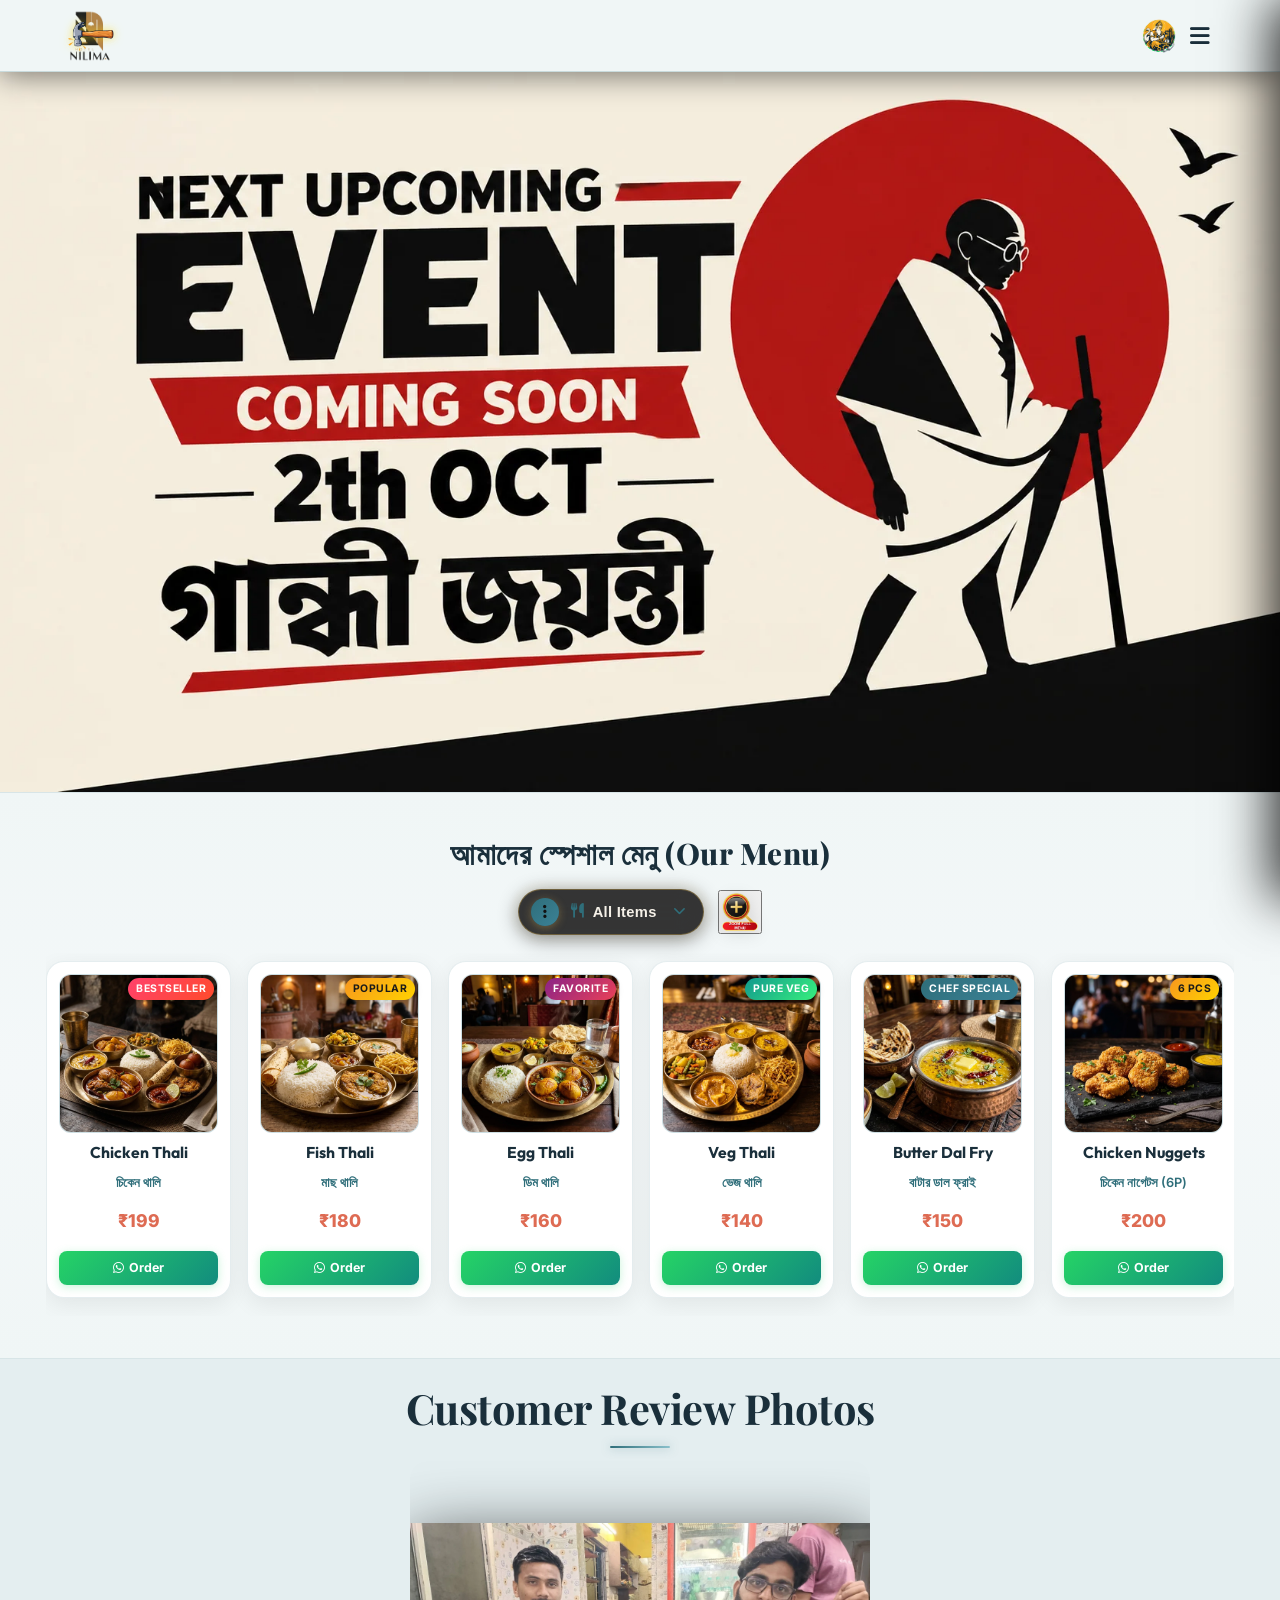
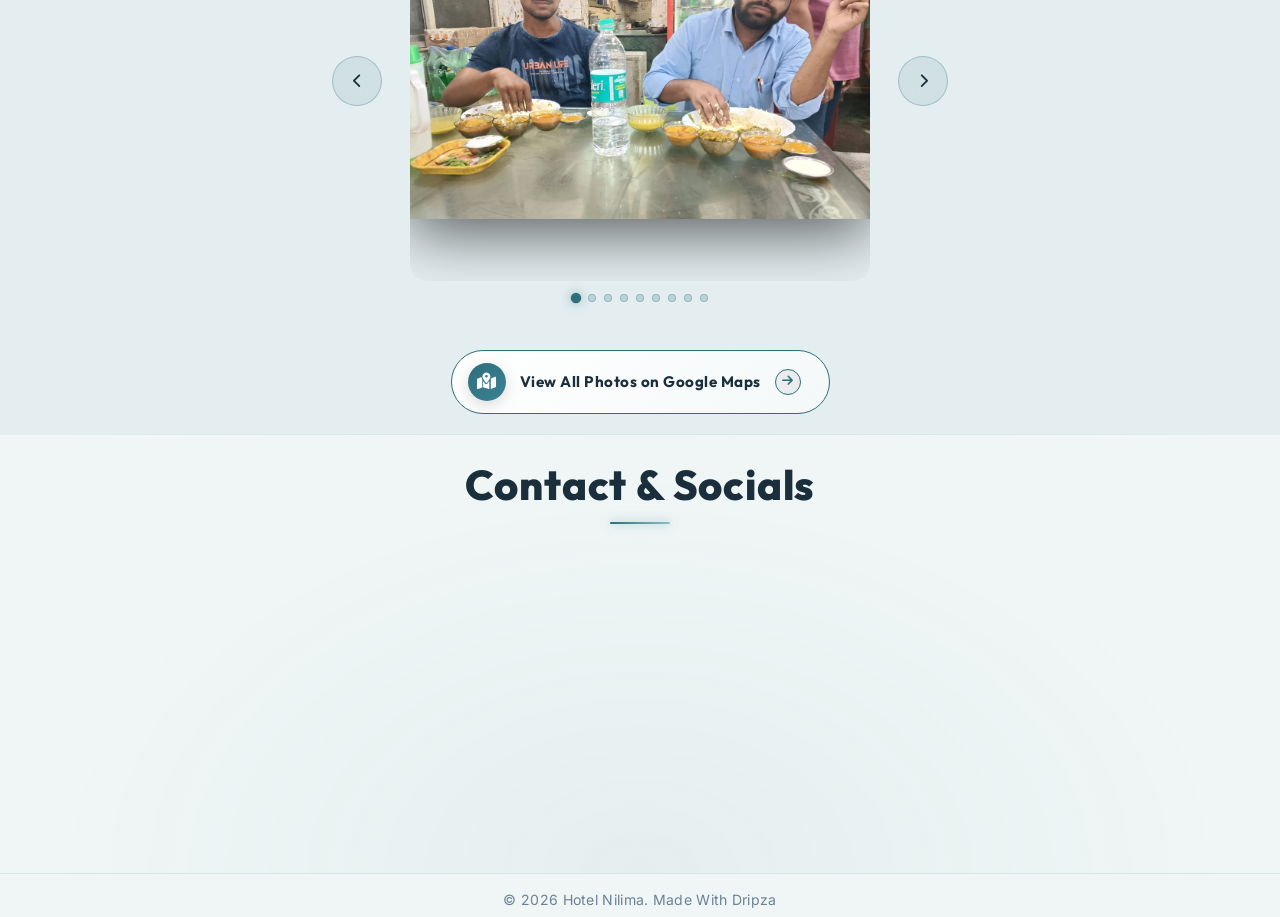
==== index.html @ 728c79ad "Add clear search button in menu popup" ====
﻿<!DOCTYPE html>
<html lang="bn">
<head>
    <meta charset="UTF-8">
    <meta name="viewport" content="width=device-width, initial-scale=1.0">
    <title>Hotel Nilima</title>
    <link rel="icon" type="image/png" href="assets/hotel_nilima_logo.webp">
    <link href="https://fonts.googleapis.com/css2?family=Playfair+Display:wght@400;600;700;800&family=Outfit:wght@300;400;600;800&family=Inter:wght@300;400;500;600&display=swap" rel="stylesheet">
    <link rel="stylesheet" href="https://cdnjs.cloudflare.com/ajax/libs/font-awesome/6.4.0/css/all.min.css">
    <link rel="stylesheet" href="styles.css?v=1.3">
</head>
<body class="no-scroll">
    <!-- Preloader Screen -->
    <div id="preloader">
        <div class="preloader-content">
            <h1 class="preloader-title">Welcome to <br><span class="highlight">Hotel Nilima</span></h1>
            <div class="preloader-loader">
                <div class="loader-bar"></div>
            </div>
        </div>
    </div>
    <!-- Navbar -->
    <nav class="navbar">
        <div class="logo-container">
            <img src="assets/hotel_nilima_logo.webp" alt="Hotel Nilima Logo" class="logo-brand-img">
            <div class="logo-text-wrapper">
                <span class="animated-football-header" title="Ganesh Chaturthi Special">
                    <img src="assets/ganesh_run_icon.webp" alt="Ganesh Run Icon" style="object-fit: contain; filter: drop-shadow(0 0 5px rgba(255, 215, 0, 0.6));">
                </span>
                <span class="logo-text">Hotel Nilima</span>
            </div>
        </div>
        <span class="rath-yatra-header-text">শুভ বিশ্বকর্মা পূজা!</span>
        <ul class="nav-links">
            <li><a href="#home">Home</a></li>
            <li><a href="#menu">Menu</a></li>
            <li><a href="#reviews">Reviews</a></li>
            <li><a href="#contact">Contact</a></li>
        </ul>
        <div class="navbar-actions">
            <!-- Rakhi Purnima Button for Poster -->
            <button class="fifa-btn" id="open-promo-modal-direct-btn" title="Show Ganesh Chaturthi Special Poster">
                <div class="fifa-container">
                    <div class="fifa-magic-ring"></div>
                    <img src="assets/ganesh_icon.webp" alt="Ganesh Special" class="fifa-svg" style="object-fit: contain;">
                </div>
            </button>
            
            <div class="hamburger">
                <i class="fas fa-bars"></i>
            </div>
        </div>
    </nav>

    <!-- Hero Section -->
    <section id="home" class="hero">
                <div class="hero-bg banner-box">
            <img src="assets/aj_restaurant_banner_1.webp" alt="AJ Restaurant & Cafe Banner" class="active">
            <img src="assets/hero_banner_1.webp" alt="Hotel Nilima Banner 1">
            <img src="assets/hero_banner_2.webp" alt="Hotel Nilima Banner 2">
            <div class="overlay"></div>
        </div>
        </div>
        <!-- Click/Hover Zones for Banner Control -->
        <div class="hero-nav-zone left-zone" title="Previous Image"></div>
        <div class="hero-nav-zone right-zone" title="Next Image"></div>
    </section>

                <!-- Digital Restaurant Menu Section -->
    <section id="menu" class="main-menu-section">
        <div class="menu-header-wrapper">
            <div class="menu-eyebrow-container">
                <span class="menu-eyebrow">আমাদের স্পেশাল মেনু (Our Menu)</span>
            </div>
        </div>

        <!-- Menu Category Filter Tabs -->
                <!-- Menu Category Filter Dropdown (Three-Dot Filter Menu) -->
        <!-- Menu Filter and Zoom Controls Row -->
        <div class="menu-filter-controls-row">
            <div class="menu-filter-dropdown-wrapper" id="main-menu-filter-dropdown-wrapper">
            <button type="button" class="menu-filter-dots-btn" id="main-menu-filter-dots-btn" aria-expanded="false" aria-haspopup="true" title="Filter Menu">
                <span class="three-dots-icon-box">
                    <i class="fas fa-ellipsis-v"></i>
                </span>
                <span class="current-filter-label" id="main-current-filter-label">
                    <i class="fas fa-utensils"></i>
                    <span>All Items</span>
                </span>
                <i class="fas fa-chevron-down filter-dropdown-arrow"></i>
            </button>

            <!-- Dropdown List of Category Filter Options -->
            <div class="menu-filter-dropdown-menu" id="main-menu-filter-dropdown-menu">
                <div class="menu-filter-dropdown-header">
                    <span><i class="fas fa-filter"></i> Filter Category</span>
                </div>
                <div class="menu-filter-dropdown-list">
                    <button type="button" class="menu-tab-btn active" data-category="all">
                        <span class="tab-btn-content">
                            <i class="fas fa-utensils tab-icon"></i>
                            <span class="tab-title">All Items</span>
                        </span>
                        <i class="fas fa-check active-indicator-icon"></i>
                    </button>
                    <button type="button" class="menu-tab-btn" data-category="thali">
                        <span class="tab-btn-content">
                            <i class="fas fa-bowl-rice tab-icon"></i>
                            <span class="tab-title">Bengali Thali</span>
                        </span>
                        <i class="fas fa-check active-indicator-icon"></i>
                    </button>
                    <button type="button" class="menu-tab-btn" data-category="snacks">
                        <span class="tab-btn-content">
                            <i class="fas fa-burger tab-icon"></i>
                            <span class="tab-title">Breakfast & Snacks</span>
                        </span>
                        <i class="fas fa-check active-indicator-icon"></i>
                    </button>
                    <button type="button" class="menu-tab-btn" data-category="beverages">
                        <span class="tab-btn-content">
                            <i class="fas fa-mug-hot tab-icon"></i>
                            <span class="tab-title">Tea & Coffee</span>
                        </span>
                        <i class="fas fa-check active-indicator-icon"></i>
                    </button>
                    <button type="button" class="menu-tab-btn" data-category="extras">
                        <span class="tab-btn-content">
                            <i class="fas fa-plate-wheat tab-icon"></i>
                            <span class="tab-title">Sides & Extras</span>
                        </span>
                        <i class="fas fa-check active-indicator-icon"></i>
                    </button>
                </div>
            </div>
        </div>

            <!-- Zoom Full Menu Button on Right Side of Filter -->
            <button type="button" class="menu-zoom-img-btn" id="open-full-menu-modal-btn" title="Open Complete Menu Card (সম্পূর্ণ মেনু)">
                    <img src="assets/zoom_full_menu_icon.webp" alt="Zoom Full Menu" class="zoom-full-menu-img">
                </button>
        </div>
        

        <!-- Menu Cards Horizontal Side-Scroll Wrapper -->
        <div class="main-menu-scroll-wrapper">
            <div class="main-menu-scroll-track" id="main-restaurant-menu-scroll">
                
                <!-- 1. Chicken Thali -->
                <div class="food-menu-card" data-category="thali">
                    <div class="food-card-badge bestseller">Bestseller</div>
                    <div class="food-card-img-box">
                        <img src="assets/menu_chicken_thali.webp" alt="Chicken Thali" loading="lazy">
                    </div>
                    <div class="food-card-body">
                        <h3 class="food-title">Chicken Thali</h3>
                        <span class="bengali-title">চিকেন থালি</span>
                        <span class="food-price">₹199</span>
                        <a href="https://wa.me/917407466562?text=Hi%20Hotel%20Nilima,%20I%20want%20to%20order%20Chicken%20Thali%20(₹199)" target="_blank" class="food-order-btn">
                            <i class="fab fa-whatsapp"></i> Order
                        </a>
                    </div>
                </div>

                <!-- 2. Fish Thali -->
                <div class="food-menu-card" data-category="thali">
                    <div class="food-card-badge popular">Popular</div>
                    <div class="food-card-img-box">
                        <img src="assets/menu_fish_thali.webp" alt="Fish Thali" loading="lazy">
                    </div>
                    <div class="food-card-body">
                        <h3 class="food-title">Fish Thali</h3>
                        <span class="bengali-title">মাছ থালি</span>
                        <span class="food-price">₹180</span>
                        <a href="https://wa.me/917407466562?text=Hi%20Hotel%20Nilima,%20I%20want%20to%20order%20Fish%20Thali%20(₹180)" target="_blank" class="food-order-btn">
                            <i class="fab fa-whatsapp"></i> Order
                        </a>
                    </div>
                </div>

                <!-- 3. Egg Thali -->
                <div class="food-menu-card" data-category="thali">
                    <div class="food-card-badge special">Favorite</div>
                    <div class="food-card-img-box">
                        <img src="assets/menu_egg_thali.webp" alt="Egg Thali" loading="lazy">
                    </div>
                    <div class="food-card-body">
                        <h3 class="food-title">Egg Thali</h3>
                        <span class="bengali-title">ডিম থালি</span>
                        <span class="food-price">₹160</span>
                        <a href="https://wa.me/917407466562?text=Hi%20Hotel%20Nilima,%20I%20want%20to%20order%20Egg%20Thali%20(₹160)" target="_blank" class="food-order-btn">
                            <i class="fab fa-whatsapp"></i> Order
                        </a>
                    </div>
                </div>

                <!-- 4. Veg Thali -->
                <div class="food-menu-card" data-category="thali">
                    <div class="food-card-badge pure-veg">Pure Veg</div>
                    <div class="food-card-img-box">
                        <img src="assets/menu_veg_thali.webp" alt="Veg Thali" loading="lazy">
                    </div>
                    <div class="food-card-body">
                        <h3 class="food-title">Veg Thali</h3>
                        <span class="bengali-title">ভেজ থালি</span>
                        <span class="food-price">₹140</span>
                        <a href="https://wa.me/917407466562?text=Hi%20Hotel%20Nilima,%20I%20want%20to%20order%20Veg%20Thali%20(₹140)" target="_blank" class="food-order-btn">
                            <i class="fab fa-whatsapp"></i> Order
                        </a>
                    </div>
                </div>

                <!-- 5. Butter Dal Fry -->
                <div class="food-menu-card" data-category="extras">
                    <div class="food-card-badge chef">Chef Special</div>
                    <div class="food-card-img-box">
                        <img src="assets/menu_butter_dal_fry.webp" alt="Butter Dal Fry" loading="lazy">
                    </div>
                    <div class="food-card-body">
                        <h3 class="food-title">Butter Dal Fry</h3>
                        <span class="bengali-title">বাটার ডাল ফ্রাই</span>
                        <span class="food-price">₹150</span>
                        <a href="https://wa.me/917407466562?text=Hi%20Hotel%20Nilima,%20I%20want%20to%20order%20Butter%20Dal%20Fry%20(₹150)" target="_blank" class="food-order-btn">
                            <i class="fab fa-whatsapp"></i> Order
                        </a>
                    </div>
                </div>

                <!-- 6. Chicken Nuggets -->
                <div class="food-menu-card" data-category="snacks">
                    <div class="food-card-badge popular">6 Pcs</div>
                    <div class="food-card-img-box">
                        <img src="assets/menu_chicken_nuggets.webp" alt="Chicken Nuggets" loading="lazy">
                    </div>
                    <div class="food-card-body">
                        <h3 class="food-title">Chicken Nuggets</h3>
                        <span class="bengali-title">চিকেন নাগেটস (6P)</span>
                        <span class="food-price">₹200</span>
                        <a href="https://wa.me/917407466562?text=Hi%20Hotel%20Nilima,%20I%20want%20to%20order%20Chicken%20Nuggets%20(₹200)" target="_blank" class="food-order-btn">
                            <i class="fab fa-whatsapp"></i> Order
                        </a>
                    </div>
                </div>

                <!-- 7. Aloo Tikki -->
                <div class="food-menu-card" data-category="snacks">
                    <div class="food-card-badge pure-veg">Big Size</div>
                    <div class="food-card-img-box">
                        <img src="assets/menu_aloo_tikki.webp" alt="Aloo Tikki Big Size" loading="lazy">
                    </div>
                    <div class="food-card-body">
                        <h3 class="food-title">Aloo Tikki 6P</h3>
                        <span class="bengali-title">আলু টিক্কি (6P)</span>
                        <span class="food-price">₹180</span>
                        <a href="https://wa.me/917407466562?text=Hi%20Hotel%20Nilima,%20I%20want%20to%20order%20Aloo%20Tikki%20(₹180)" target="_blank" class="food-order-btn">
                            <i class="fab fa-whatsapp"></i> Order
                        </a>
                    </div>
                </div>

                <!-- 8. Egg Maggie -->
                <div class="food-menu-card" data-category="snacks">
                    <div class="food-card-badge popular">Hot</div>
                    <div class="food-card-img-box">
                        <img src="assets/menu_egg_maggie.webp" alt="Egg Maggie" loading="lazy">
                    </div>
                    <div class="food-card-body">
                        <h3 class="food-title">Egg Maggie</h3>
                        <span class="bengali-title">এগ ম্যাগি</span>
                        <span class="food-price">₹80</span>
                        <a href="https://wa.me/917407466562?text=Hi%20Hotel%20Nilima,%20I%20want%20to%20order%20Egg%20Maggie%20(₹80)" target="_blank" class="food-order-btn">
                            <i class="fab fa-whatsapp"></i> Order
                        </a>
                    </div>
                </div>

                <!-- 9. Veg Maggie -->
                <div class="food-menu-card" data-category="snacks">
                    <div class="food-card-badge pure-veg">Veg</div>
                    <div class="food-card-img-box">
                        <img src="assets/menu_egg_maggie.webp" alt="Veg Maggie" loading="lazy">
                    </div>
                    <div class="food-card-body">
                        <h3 class="food-title">Veg Maggie</h3>
                        <span class="bengali-title">ভেজ ম্যাগি</span>
                        <span class="food-price">₹60</span>
                        <a href="https://wa.me/917407466562?text=Hi%20Hotel%20Nilima,%20I%20want%20to%20order%20Veg%20Maggie%20(₹60)" target="_blank" class="food-order-btn">
                            <i class="fab fa-whatsapp"></i> Order
                        </a>
                    </div>
                </div>

                <!-- 10. Bread Omelette -->
                <div class="food-menu-card" data-category="snacks">
                    <div class="food-card-badge special">Breakfast</div>
                    <div class="food-card-img-box">
                        <img src="assets/menu6.webp" alt="Bread Omelette Jam Butter" loading="lazy">
                    </div>
                    <div class="food-card-body">
                        <h3 class="food-title">Bread Omelette</h3>
                        <span class="bengali-title">ব্রেড ওমলেট / জ্যাম</span>
                        <span class="food-price">₹60</span>
                        <a href="https://wa.me/917407466562?text=Hi%20Hotel%20Nilima,%20I%20want%20to%20order%20Bread%20Omelette%20(₹60)" target="_blank" class="food-order-btn">
                            <i class="fab fa-whatsapp"></i> Order
                        </a>
                    </div>
                </div>

                <!-- 11. Chai & Coffee -->
                <div class="food-menu-card" data-category="beverages">
                    <div class="food-card-badge special">Hot</div>
                    <div class="food-card-img-box">
                        <img src="assets/menu_tea_coffee.webp" alt="Coffee" loading="lazy">
                    </div>
                    <div class="food-card-body">
                        <h3 class="food-title">Milk / Black Coffee</h3>
                        <span class="bengali-title">কফি (Min 2 Cup)</span>
                        <span class="food-price">₹50</span>
                        <a href="https://wa.me/917407466562?text=Hi%20Hotel%20Nilima,%20I%20want%20to%20order%20Coffee" target="_blank" class="food-order-btn">
                            <i class="fab fa-whatsapp"></i> Order
                        </a>
                    </div>
                </div>

                <!-- 12. Milk / Black Tea -->
                <div class="food-menu-card" data-category="beverages">
                    <div class="food-card-badge bestseller">Chai</div>
                    <div class="food-card-img-box">
                        <img src="assets/menu_tea_coffee.webp" alt="Tea" loading="lazy">
                    </div>
                    <div class="food-card-body">
                        <h3 class="food-title">Black / Milk Tea</h3>
                        <span class="bengali-title">চা (Min 2 Cup)</span>
                        <span class="food-price">₹25</span>
                        <a href="https://wa.me/917407466562?text=Hi%20Hotel%20Nilima,%20I%20want%20to%20order%20Tea" target="_blank" class="food-order-btn">
                            <i class="fab fa-whatsapp"></i> Order
                        </a>
                    </div>
                </div>

                <!-- 13. Green Tea -->
                <div class="food-menu-card" data-category="beverages">
                    <div class="food-card-badge pure-veg">Healthy</div>
                    <div class="food-card-img-box">
                        <img src="assets/menu_tea_coffee.webp" alt="Green Tea" loading="lazy">
                    </div>
                    <div class="food-card-body">
                        <h3 class="food-title">Green Tea</h3>
                        <span class="bengali-title">গ্রিন টি (Min 2 Cup)</span>
                        <span class="food-price">₹40</span>
                        <a href="https://wa.me/917407466562?text=Hi%20Hotel%20Nilima,%20I%20want%20to%20order%20Green%20Tea" target="_blank" class="food-order-btn">
                            <i class="fab fa-whatsapp"></i> Order
                        </a>
                    </div>
                </div>

                <!-- 14. Extra Chicken 4P -->
                <div class="food-menu-card" data-category="extras">
                    <div class="food-card-badge popular">4 Pcs</div>
                    <div class="food-card-img-box">
                        <img src="assets/menu_chicken_thali.webp" alt="Extra Chicken" loading="lazy">
                    </div>
                    <div class="food-card-body">
                        <h3 class="food-title">Extra Chicken (4P)</h3>
                        <span class="bengali-title">চিকেন কারি (4P)</span>
                        <span class="food-price">₹180</span>
                        <a href="https://wa.me/917407466562?text=Hi%20Hotel%20Nilima,%20I%20want%20to%20order%20Extra%20Chicken%204P%20(₹180)" target="_blank" class="food-order-btn">
                            <i class="fab fa-whatsapp"></i> Order
                        </a>
                    </div>
                </div>

                <!-- 15. Extra Mutton 1P -->
                <div class="food-menu-card" data-category="extras">
                    <div class="food-card-badge special">Special</div>
                    <div class="food-card-img-box">
                        <img src="assets/menu3.webp" alt="Extra Mutton" loading="lazy">
                    </div>
                    <div class="food-card-body">
                        <h3 class="food-title">Extra Mutton (1P)</h3>
                        <span class="bengali-title">মটন (স্পেশাল অর্ডার)</span>
                        <span class="food-price">₹80</span>
                        <a href="https://wa.me/917407466562?text=Hi%20Hotel%20Nilima,%20I%20want%20to%20order%20Extra%20Mutton%20(₹80)" target="_blank" class="food-order-btn">
                            <i class="fab fa-whatsapp"></i> Order
                        </a>
                    </div>
                </div>

                <!-- 16. Extra Fish 1P -->
                <div class="food-menu-card" data-category="extras">
                    <div class="food-card-badge popular">1 Pc</div>
                    <div class="food-card-img-box">
                        <img src="assets/menu_fish_thali.webp" alt="Extra Fish" loading="lazy">
                    </div>
                    <div class="food-card-body">
                        <h3 class="food-title">Extra Fish (1P)</h3>
                        <span class="bengali-title">মাছ ১ পিস</span>
                        <span class="food-price">₹80</span>
                        <a href="https://wa.me/917407466562?text=Hi%20Hotel%20Nilima,%20I%20want%20to%20order%20Extra%20Fish%20(₹80)" target="_blank" class="food-order-btn">
                            <i class="fab fa-whatsapp"></i> Order
                        </a>
                    </div>
                </div>

                <!-- 17. Green Salad -->
                <div class="food-menu-card" data-category="extras">
                    <div class="food-card-badge pure-veg">Fresh</div>
                    <div class="food-card-img-box">
                        <img src="assets/menu_veg_thali.webp" alt="Green Salad" loading="lazy">
                    </div>
                    <div class="food-card-body">
                        <h3 class="food-title">Green Salad</h3>
                        <span class="bengali-title">গ্রিন স্যালাড</span>
                        <span class="food-price">₹100</span>
                        <a href="https://wa.me/917407466562?text=Hi%20Hotel%20Nilima,%20I%20want%20to%20order%20Green%20Salad%20(₹100)" target="_blank" class="food-order-btn">
                            <i class="fab fa-whatsapp"></i> Order
                        </a>
                    </div>
                </div>

                <!-- 18. Extra Egg (2P) -->
                <div class="food-menu-card" data-category="extras">
                    <div class="food-card-badge special">2 Pcs</div>
                    <div class="food-card-img-box">
                        <img src="assets/menu_egg_thali.webp" alt="Extra Egg 2P" loading="lazy">
                    </div>
                    <div class="food-card-body">
                        <h3 class="food-title">Extra Egg (2P)</h3>
                        <span class="bengali-title">ডিম (২ পিস)</span>
                        <span class="food-price">₹50</span>
                        <a href="https://wa.me/917407466562?text=Hi%20Hotel%20Nilima,%20I%20want%20to%20order%20Extra%20Egg%202P%20(₹50)" target="_blank" class="food-order-btn">
                            <i class="fab fa-whatsapp"></i> Order
                        </a>
                    </div>
                </div>

                <!-- 19. Extra Rice -->
                <div class="food-menu-card" data-category="extras">
                    <div class="food-card-badge popular">1 Plate</div>
                    <div class="food-card-img-box">
                        <img src="assets/menu_veg_thali.webp" alt="Extra Rice" loading="lazy">
                    </div>
                    <div class="food-card-body">
                        <h3 class="food-title">Extra Rice</h3>
                        <span class="bengali-title">এক্সট্রা ভাত</span>
                        <span class="food-price">₹50</span>
                        <a href="https://wa.me/917407466562?text=Hi%20Hotel%20Nilima,%20I%20want%20to%20order%20Extra%20Rice%20(₹50)" target="_blank" class="food-order-btn">
                            <i class="fab fa-whatsapp"></i> Order
                        </a>
                    </div>
                </div>

                <!-- 20. Extra Misti / Papad / Roti -->
                <div class="food-menu-card" data-category="extras">
                    <div class="food-card-badge pure-veg">Per Pc</div>
                    <div class="food-card-img-box">
                        <img src="assets/menu2.webp" alt="Extra Misti Papad Roti" loading="lazy">
                    </div>
                    <div class="food-card-body">
                        <h3 class="food-title">Extra Misti / Papad / Roti</h3>
                        <span class="bengali-title">মিষ্টি / পাঁপড় / রুটি</span>
                        <span class="food-price">₹10</span>
                        <a href="https://wa.me/917407466562?text=Hi%20Hotel%20Nilima,%20I%20want%20to%20order%20Extra%20Misti%20Papad%20Roti%20(₹10)" target="_blank" class="food-order-btn">
                            <i class="fab fa-whatsapp"></i> Order
                        </a>
                    </div>
                </div>

                <!-- 21. Extra Sabji / Dal / Vaji -->
                <div class="food-menu-card" data-category="extras">
                    <div class="food-card-badge pure-veg">Side Bowl</div>
                    <div class="food-card-img-box">
                        <img src="assets/menu_butter_dal_fry.webp" alt="Extra Sabji Dal Vaji" loading="lazy">
                    </div>
                    <div class="food-card-body">
                        <h3 class="food-title">Extra Sabji / Dal / Vaji</h3>
                        <span class="bengali-title">সবজি / ডাল / ভাজি</span>
                        <span class="food-price">₹30</span>
                        <a href="https://wa.me/917407466562?text=Hi%20Hotel%20Nilima,%20I%20want%20to%20order%20Extra%20Sabji%20Dal%20Vaji%20(₹30)" target="_blank" class="food-order-btn">
                            <i class="fab fa-whatsapp"></i> Order
                        </a>
                    </div>
                </div>

                <!-- 18. Water Bottle -->
                <div class="food-menu-card" data-category="beverages">
                    <div class="food-card-badge pure-veg">Mineral</div>
                    <div class="food-card-img-box">
                        <img src="assets/menu5.webp" alt="Water Bottle" loading="lazy">
                    </div>
                    <div class="food-card-body">
                        <h3 class="food-title">Water Bottle</h3>
                        <span class="bengali-title">জল 1L / 2L</span>
                        <span class="food-price">₹20 / ₹30</span>
                        <a href="https://wa.me/917407466562?text=Hi%20Hotel%20Nilima,%20I%20want%20to%20order%20Water%20Bottle" target="_blank" class="food-order-btn">
                            <i class="fab fa-whatsapp"></i> Order
                        </a>
                    </div>
                </div>

            </div>
        </div>
    </section>

    <!-- Reviews Section (Photo Gallery) -->
    <section id="reviews" class="reviews-section">
        <h2 class="section-title">Customer Review Photos</h2>
        <div class="reviews-slider-container">
            <div class="reviews-slider">
                <div class="review-slide active">
                    <img src="assets/review_1.webp" alt="Customer Review 1">
                </div>
                <div class="review-slide">
                    <img src="assets/review_2.webp" alt="Customer Review 2">
                </div>
                <div class="review-slide">
                    <img src="assets/review_3.webp" alt="Customer Review 3">
                </div>
                <div class="review-slide">
                    <img src="assets/review_4.webp" alt="Customer Review 4">
                </div>
                <div class="review-slide">
                    <img src="assets/review_5.webp" alt="Customer Review 5">
                </div>
                <div class="review-slide">
                    <img src="assets/review_6.webp" alt="Customer Review 6">
                </div>
                <div class="review-slide">
                    <img src="assets/review_7.webp" alt="Customer Review 7">
                </div>
                <div class="review-slide">
                    <img src="assets/review_8.webp" alt="Customer Review 8">
                </div>
                <div class="review-slide">
                    <img src="assets/review_9.webp" alt="Customer Review 9">
                </div>
            </div>
            
            <!-- Slider Controls -->
            <button class="slider-btn prev-btn"><i class="fas fa-chevron-left"></i></button>
            <button class="slider-btn next-btn"><i class="fas fa-chevron-right"></i></button>
            
            <!-- Slider Dots -->
            <div class="slider-dots">
                <span class="dot active" data-index="0"></span>
                <span class="dot" data-index="1"></span>
                <span class="dot" data-index="2"></span>
                <span class="dot" data-index="3"></span>
                <span class="dot" data-index="4"></span>
                <span class="dot" data-index="5"></span>
                <span class="dot" data-index="6"></span>
                <span class="dot" data-index="7"></span>
                <span class="dot" data-index="8"></span>
            </div>
        </div>
        <div style="text-align: center; margin-top: 3rem;">
            <div class="reviews-cta-wrapper">
            <a href="https://maps.app.goo.gl/4BUwGFvJfHEfZMgF7" target="_blank" class="modern-maps-btn" title="Open Google Maps Gallery">
                <span class="maps-icon-badge"><i class="fas fa-map-marked-alt"></i></span>
                <span class="maps-btn-text">View All Photos on Google Maps</span>
                <span class="maps-arrow-circle"><i class="fas fa-arrow-right"></i></span>
            </a>
        </div>
        </div>
    </section>

    <!-- Contact & Footer -->
    <section id="contact" class="contact-section">
        <h2 class="section-title">Contact & Socials</h2>
        <div class="contact-container glassmorphism">
            <div class="contact-info">
                <h2>Visit Us</h2>
                <div class="info-item">
                    <a href="https://maps.app.goo.gl/AGFCUpH74Jsw3LZi7" target="_blank" style="color: inherit; text-decoration: none; display: flex; align-items: center; gap: 15px;">
                        <i class="fas fa-map-marker-alt"></i>
                        <p>Vivekananda Mukto Mancho ( Radhabazar Park ), Poramatala Rd, Nabadwip, West Bengal 741302</p>
                    </a>
                </div>
                <div class="info-item">
                    <a href="tel:+919999999999" style="color: inherit; text-decoration: none; display: flex; align-items: center; gap: 15px;">
                        <i class="fas fa-phone-alt"></i>
                        <p>+91 9999999999</p>
                    </a>
                </div>
                <div class="info-item">
                    <a href="mailto:info@hotelnilima.com" style="color: inherit; text-decoration: none; display: flex; align-items: center; gap: 15px;">
                        <i class="fas fa-envelope"></i>
                        <p>info@hotelnilima.com</p>
                    </a>
                </div>
            </div>
            <div class="social-links">
                <h2>Follow Us</h2>
                <div class="social-icons">
                    <a href="#" class="social-icon"><i class="fab fa-instagram"></i></a>
                    <a href="#" class="social-icon"><i class="fab fa-facebook-f"></i></a>
                    <a href="#" class="social-icon"><i class="fab fa-youtube"></i></a>
                    <a href="https://wa.me/919999999999" target="_blank" class="social-icon" title="Chat on WhatsApp"><i class="fab fa-whatsapp"></i></a>
                    <a href="https://maps.app.goo.gl/AGFCUpH74Jsw3LZi7" target="_blank" class="social-icon" title="View Location"><i class="fas fa-map-marker-alt"></i></a>
                </div>
            </div>
        </div>
    </section>

    <footer>
        <p>&copy; 2026 Hotel Nilima. Made With Dripza</p>
    </footer>



    <!-- Full Menu Interactive Modal -->
    <div class="full-menu-modal" id="full-menu-modal" aria-hidden="true">
        <div class="full-menu-modal-overlay" id="full-menu-modal-overlay"></div>
        <div class="full-menu-modal-container">
            <!-- Modal Sticky Top Header Container (Header + Hero Title + Search + Category Tabs) -->
            <div class="full-menu-modal-top-section">
                <!-- Modal Header -->
                <div class="full-menu-modal-header">
                    <div class="full-menu-modal-header-left">
                        <button class="menu-modal-close-btn" id="close-full-menu-modal-btn" aria-label="Close Full Menu">
                            <i class="fas fa-arrow-left"></i> <span>Back</span>
                        </button>
                        <div class="full-menu-modal-title">
                            Hotel Nilima
                        </div>
                    </div>
                    <div class="full-menu-modal-header-right">
                        <a href="#modal-order-timings" class="menu-modal-timing-btn" id="modal-timing-btn" title="Order Timings">
                            <i class="fas fa-clock"></i> <span>Timings</span>
                        </a>
                        <a href="tel:917407466562" class="menu-modal-call-btn">
                            <i class="fas fa-phone-alt"></i> <span>917407466562</span>
                        </a>
                        <button class="menu-modal-close-icon-btn" id="close-full-menu-icon-btn" aria-label="Close">
                            <i class="fas fa-times"></i>
                        </button>
                    </div>
                </div>

                <!-- Modal Hero Header -->
                <div class="full-menu-hero">
                    <h1>Complete Menu Card <span class="bengali-heading">আমাদের সম্পূর্ণ ডিজিটাল মেনু</span></h1>
                </div>

                <!-- Search Bar & Category Filter Tabs -->
                <div class="menu-control-bar">
                    

                    <!-- Modal Category Filter Dropdown (Three-Dot Filter Menu) -->
                    <div class="menu-filter-dropdown-wrapper" id="modal-menu-filter-dropdown-wrapper">
            <button type="button" class="menu-filter-dots-btn" id="modal-menu-filter-dots-btn" aria-expanded="false" aria-haspopup="true" title="Filter Menu">
                <span class="three-dots-icon-box">
                    <i class="fas fa-ellipsis-v"></i>
                </span>
                <span class="current-filter-label" id="modal-current-filter-label">
                    <i class="fas fa-utensils"></i>
                    <span>All Items</span>
                </span>
                <i class="fas fa-chevron-down filter-dropdown-arrow"></i>
            </button>

            <!-- Dropdown List of Category Filter Options -->
            <div class="menu-filter-dropdown-menu" id="modal-menu-filter-dropdown-menu">
                <div class="menu-filter-dropdown-header">
                    <span><i class="fas fa-filter"></i> Filter Category</span>
                </div>
                <div class="menu-filter-dropdown-list">
                    <button type="button" class="menu-tab-btn active" data-category="all">
                        <span class="tab-btn-content">
                            <i class="fas fa-utensils tab-icon"></i>
                            <span class="tab-title">All Items</span>
                        </span>
                        <i class="fas fa-check active-indicator-icon"></i>
                    </button>
                    <button type="button" class="menu-tab-btn" data-category="thali">
                        <span class="tab-btn-content">
                            <i class="fas fa-bowl-rice tab-icon"></i>
                            <span class="tab-title">Bengali Thali</span>
                        </span>
                        <i class="fas fa-check active-indicator-icon"></i>
                    </button>
                    <button type="button" class="menu-tab-btn" data-category="snacks">
                        <span class="tab-btn-content">
                            <i class="fas fa-burger tab-icon"></i>
                            <span class="tab-title">Breakfast & Snacks</span>
                        </span>
                        <i class="fas fa-check active-indicator-icon"></i>
                    </button>
                    <button type="button" class="menu-tab-btn" data-category="beverages">
                        <span class="tab-btn-content">
                            <i class="fas fa-mug-hot tab-icon"></i>
                            <span class="tab-title">Tea & Coffee</span>
                        </span>
                        <i class="fas fa-check active-indicator-icon"></i>
                    </button>
                    <button type="button" class="menu-tab-btn" data-category="extras">
                        <span class="tab-btn-content">
                            <i class="fas fa-plate-wheat tab-icon"></i>
                            <span class="tab-title">Sides & Extras</span>
                        </span>
                        <i class="fas fa-check active-indicator-icon"></i>
                    </button>
                </div>
            </div>
                </div>

                    <div class="search-box-wrapper">
                        <i class="fas fa-search"></i>
                        <input type="text" id="modal-menu-search-input" placeholder="খাবারের নাম লিখে খুঁজুন (Search dishes...)" autocomplete="off">
                        <button type="button" id="modal-menu-search-clear" class="search-clear-btn" aria-label="Clear search" title="à¦®à§à¦›à§‡ à¦«à§‡à¦²à§à¦¨ (Clear)">
                            <i class="fas fa-times"></i>
                        </button>
                    </div>
            </div>
            </div>

            <div class="full-menu-modal-body">
                <!-- Complete Menu Card Grid -->
                <div class="compact-menu-grid-container">
                    <div class="compact-grid" id="modal-full-menu-grid">

                        <!-- 1. Chicken Thali -->
                        <div class="food-menu-card" data-category="thali" data-keywords="chicken thali murgi murgir mangsho rice dal sabji thali">
                            <div class="food-card-badge bestseller">Bestseller</div>
                            <div class="food-card-img-box">
                                <img src="assets/menu_chicken_thali.webp" alt="Chicken Thali" loading="lazy">
                            </div>
                            <div class="food-card-body">
                                <h3 class="food-title">Chicken Thali</h3>
                                <span class="bengali-title">চিকেন থালি</span>
                                <span class="food-price">₹199</span>
                                <a href="https://wa.me/917407466562?text=Hi%20Hotel%20Nilima,%20I%20want%20to%20order%20Chicken%20Thali%20(₹199)" target="_blank" class="food-order-btn">
                                    <i class="fab fa-whatsapp"></i> Order
                                </a>
                            </div>
                        </div>

                        <!-- 2. Fish Thali -->
                        <div class="food-menu-card" data-category="thali" data-keywords="fish thali macher thali mach jhol rui katla rice dal thali">
                            <div class="food-card-badge popular">Popular</div>
                            <div class="food-card-img-box">
                                <img src="assets/menu_fish_thali.webp" alt="Fish Thali" loading="lazy">
                            </div>
                            <div class="food-card-body">
                                <h3 class="food-title">Fish Thali</h3>
                                <span class="bengali-title">মাছ থালি</span>
                                <span class="food-price">₹180</span>
                                <a href="https://wa.me/917407466562?text=Hi%20Hotel%20Nilima,%20I%20want%20to%20order%20Fish%20Thali%20(₹180)" target="_blank" class="food-order-btn">
                                    <i class="fab fa-whatsapp"></i> Order
                                </a>
                            </div>
                        </div>

                        <!-- 3. Egg Thali -->
                        <div class="food-menu-card" data-category="thali" data-keywords="egg thali dimer thali dim kosha rice dal thali">
                            <div class="food-card-badge special">Favorite</div>
                            <div class="food-card-img-box">
                                <img src="assets/menu_egg_thali.webp" alt="Egg Thali" loading="lazy">
                            </div>
                            <div class="food-card-body">
                                <h3 class="food-title">Egg Thali</h3>
                                <span class="bengali-title">ডিম থালি</span>
                                <span class="food-price">₹160</span>
                                <a href="https://wa.me/917407466562?text=Hi%20Hotel%20Nilima,%20I%20want%20to%20order%20Egg%20Thali%20(₹160)" target="_blank" class="food-order-btn">
                                    <i class="fab fa-whatsapp"></i> Order
                                </a>
                            </div>
                        </div>

                        <!-- 4. Veg Thali -->
                        <div class="food-menu-card" data-category="thali" data-keywords="veg thali niramish thali paneer dal sabji rice mishti doi">
                            <div class="food-card-badge pure-veg">Pure Veg</div>
                            <div class="food-card-img-box">
                                <img src="assets/menu_veg_thali.webp" alt="Veg Thali" loading="lazy">
                            </div>
                            <div class="food-card-body">
                                <h3 class="food-title">Veg Thali</h3>
                                <span class="bengali-title">ভেজ থালি</span>
                                <span class="food-price">₹140</span>
                                <a href="https://wa.me/917407466562?text=Hi%20Hotel%20Nilima,%20I%20want%20to%20order%20Veg%20Thali%20(₹140)" target="_blank" class="food-order-btn">
                                    <i class="fab fa-whatsapp"></i> Order
                                </a>
                            </div>
                        </div>

                        <!-- 5. Butter Dal Fry -->
                        <div class="food-menu-card" data-category="extras" data-keywords="butter dal fry yellow dal tadka veg">
                            <div class="food-card-badge chef">Chef Special</div>
                            <div class="food-card-img-box">
                                <img src="assets/menu_butter_dal_fry.webp" alt="Butter Dal Fry" loading="lazy">
                            </div>
                            <div class="food-card-body">
                                <h3 class="food-title">Butter Dal Fry</h3>
                                <span class="bengali-title">বাটার ডাল ফ্রাই</span>
                                <span class="food-price">₹150</span>
                                <a href="https://wa.me/917407466562?text=Hi%20Hotel%20Nilima,%20I%20want%20to%20order%20Butter%20Dal%20Fry%20(₹150)" target="_blank" class="food-order-btn">
                                    <i class="fab fa-whatsapp"></i> Order
                                </a>
                            </div>
                        </div>

                        <!-- 6. Chicken Nuggets (6P) -->
                        <div class="food-menu-card" data-category="snacks" data-keywords="chicken nuggets 6p fried snacks non-veg">
                            <div class="food-card-badge popular">6 Pcs</div>
                            <div class="food-card-img-box">
                                <img src="assets/menu_chicken_nuggets.webp" alt="Chicken Nuggets" loading="lazy">
                            </div>
                            <div class="food-card-body">
                                <h3 class="food-title">Chicken Nuggets</h3>
                                <span class="bengali-title">চিকেন নাগেটস (6P)</span>
                                <span class="food-price">₹200</span>
                                <a href="https://wa.me/917407466562?text=Hi%20Hotel%20Nilima,%20I%20want%20to%20order%20Chicken%20Nuggets%20(₹200)" target="_blank" class="food-order-btn">
                                    <i class="fab fa-whatsapp"></i> Order
                                </a>
                            </div>
                        </div>

                        <!-- 7. Aloo Tikki Big Size (6P) -->
                        <div class="food-menu-card" data-category="snacks" data-keywords="aloo tikki potato cutlet snacks big size veg">
                            <div class="food-card-badge pure-veg">Big Size</div>
                            <div class="food-card-img-box">
                                <img src="assets/menu_aloo_tikki.webp" alt="Aloo Tikki Big Size" loading="lazy">
                            </div>
                            <div class="food-card-body">
                                <h3 class="food-title">Aloo Tikki 6P</h3>
                                <span class="bengali-title">আলু টিক্কি (6P)</span>
                                <span class="food-price">₹180</span>
                                <a href="https://wa.me/917407466562?text=Hi%20Hotel%20Nilima,%20I%20want%20to%20order%20Aloo%20Tikki%20(₹180)" target="_blank" class="food-order-btn">
                                    <i class="fab fa-whatsapp"></i> Order
                                </a>
                            </div>
                        </div>

                        <!-- 8. Egg Maggie -->
                        <div class="food-menu-card" data-category="snacks" data-keywords="egg maggie noodles masala snacks">
                            <div class="food-card-badge popular">Hot</div>
                            <div class="food-card-img-box">
                                <img src="assets/menu_egg_maggie.webp" alt="Egg Maggie" loading="lazy">
                            </div>
                            <div class="food-card-body">
                                <h3 class="food-title">Egg Maggie</h3>
                                <span class="bengali-title">এগ ম্যাগি</span>
                                <span class="food-price">₹80</span>
                                <a href="https://wa.me/917407466562?text=Hi%20Hotel%20Nilima,%20I%20want%20to%20order%20Egg%20Maggie%20(₹80)" target="_blank" class="food-order-btn">
                                    <i class="fab fa-whatsapp"></i> Order
                                </a>
                            </div>
                        </div>

                        <!-- 9. Veg Maggie -->
                        <div class="food-menu-card" data-category="snacks" data-keywords="veg maggie masala noodles snacks vegetarian">
                            <div class="food-card-badge pure-veg">Veg</div>
                            <div class="food-card-img-box">
                                <img src="assets/menu_egg_maggie.webp" alt="Veg Maggie" loading="lazy">
                            </div>
                            <div class="food-card-body">
                                <h3 class="food-title">Veg Maggie</h3>
                                <span class="bengali-title">ভেজ ম্যাগি</span>
                                <span class="food-price">₹60</span>
                                <a href="https://wa.me/917407466562?text=Hi%20Hotel%20Nilima,%20I%20want%20to%20order%20Veg%20Maggie%20(₹60)" target="_blank" class="food-order-btn">
                                    <i class="fab fa-whatsapp"></i> Order
                                </a>
                            </div>
                        </div>

                        <!-- 10. Bread Omelette / Jam / Butter -->
                        <div class="food-menu-card" data-category="snacks" data-keywords="bread omelette jam butter breakfast toast egg">
                            <div class="food-card-badge special">Breakfast</div>
                            <div class="food-card-img-box">
                                <img src="assets/menu6.webp" alt="Bread Omelette Jam Butter" loading="lazy">
                            </div>
                            <div class="food-card-body">
                                <h3 class="food-title">Bread Omelette</h3>
                                <span class="bengali-title">ব্রেড ওমলেট / জ্যাম</span>
                                <span class="food-price">₹60</span>
                                <a href="https://wa.me/917407466562?text=Hi%20Hotel%20Nilima,%20I%20want%20to%20order%20Bread%20Omelette%20(₹60)" target="_blank" class="food-order-btn">
                                    <i class="fab fa-whatsapp"></i> Order
                                </a>
                            </div>
                        </div>

                        <!-- 11. Milk / Black Coffee -->
                        <div class="food-menu-card" data-category="beverages" data-keywords="coffee milk coffee black coffee hot drink beverages espresso">
                            <div class="food-card-badge special">Hot</div>
                            <div class="food-card-img-box">
                                <img src="assets/menu_tea_coffee.webp" alt="Milk and Black Coffee" loading="lazy">
                            </div>
                            <div class="food-card-body">
                                <h3 class="food-title">Milk / Black Coffee</h3>
                                <span class="bengali-title">কফি (Min 2 Cup)</span>
                                <span class="food-price">₹50</span>
                                <a href="https://wa.me/917407466562?text=Hi%20Hotel%20Nilima,%20I%20want%20to%20order%20Coffee" target="_blank" class="food-order-btn">
                                    <i class="fab fa-whatsapp"></i> Order
                                </a>
                            </div>
                        </div>

                        <!-- 12. Black / Milk Tea -->
                        <div class="food-menu-card" data-category="beverages" data-keywords="tea chai milk tea black tea masala chai beverage">
                            <div class="food-card-badge bestseller">Chai</div>
                            <div class="food-card-img-box">
                                <img src="assets/menu_tea_coffee.webp" alt="Black and Milk Tea" loading="lazy">
                            </div>
                            <div class="food-card-body">
                                <h3 class="food-title">Black / Milk Tea</h3>
                                <span class="bengali-title">চা (Min 2 Cup)</span>
                                <span class="food-price">₹25</span>
                                <a href="https://wa.me/917407466562?text=Hi%20Hotel%20Nilima,%20I%20want%20to%20order%20Tea" target="_blank" class="food-order-btn">
                                    <i class="fab fa-whatsapp"></i> Order
                                </a>
                            </div>
                        </div>

                        <!-- 13. Green Tea -->
                        <div class="food-menu-card" data-category="beverages" data-keywords="green tea healthy detox hot beverage">
                            <div class="food-card-badge pure-veg">Healthy</div>
                            <div class="food-card-img-box">
                                <img src="assets/menu_tea_coffee.webp" alt="Green Tea" loading="lazy">
                            </div>
                            <div class="food-card-body">
                                <h3 class="food-title">Green Tea</h3>
                                <span class="bengali-title">গ্রিন টি (Min 2 Cup)</span>
                                <span class="food-price">₹40</span>
                                <a href="https://wa.me/917407466562?text=Hi%20Hotel%20Nilima,%20I%20want%20to%20order%20Green%20Tea" target="_blank" class="food-order-btn">
                                    <i class="fab fa-whatsapp"></i> Order
                                </a>
                            </div>
                        </div>

                        <!-- 14. Extra Chicken (4P) -->
                        <div class="food-menu-card" data-category="extras" data-keywords="extra chicken 4p murgir mangsho chicken curry side non-veg">
                            <div class="food-card-badge popular">4 Pcs</div>
                            <div class="food-card-img-box">
                                <img src="assets/menu_chicken_thali.webp" alt="Extra Chicken 4P" loading="lazy">
                            </div>
                            <div class="food-card-body">
                                <h3 class="food-title">Extra Chicken (4P)</h3>
                                <span class="bengali-title">চিকেন কারি (4P)</span>
                                <span class="food-price">₹180</span>
                                <a href="https://wa.me/917407466562?text=Hi%20Hotel%20Nilima,%20I%20want%20to%20order%20Extra%20Chicken%204P%20(₹180)" target="_blank" class="food-order-btn">
                                    <i class="fab fa-whatsapp"></i> Order
                                </a>
                            </div>
                        </div>

                        <!-- 15. Extra Mutton (1P - Special Order) -->
                        <div class="food-menu-card" data-category="extras" data-keywords="extra mutton 1p khasi mangsho mutton kosha special non-veg">
                            <div class="food-card-badge special">Special</div>
                            <div class="food-card-img-box">
                                <img src="assets/menu3.webp" alt="Extra Mutton 1P" loading="lazy">
                            </div>
                            <div class="food-card-body">
                                <h3 class="food-title">Extra Mutton (1P)</h3>
                                <span class="bengali-title">মটন (স্পেশাল অর্ডার)</span>
                                <span class="food-price">₹80</span>
                                <a href="https://wa.me/917407466562?text=Hi%20Hotel%20Nilima,%20I%20want%20to%20order%20Extra%20Mutton%20(₹80)" target="_blank" class="food-order-btn">
                                    <i class="fab fa-whatsapp"></i> Order
                                </a>
                            </div>
                        </div>

                        <!-- 16. Extra Fish (1P) -->
                        <div class="food-menu-card" data-category="extras" data-keywords="extra fish 1p macher jhol rui katla side non-veg">
                            <div class="food-card-badge popular">1 Pc</div>
                            <div class="food-card-img-box">
                                <img src="assets/menu_fish_thali.webp" alt="Extra Fish 1P" loading="lazy">
                            </div>
                            <div class="food-card-body">
                                <h3 class="food-title">Extra Fish (1P)</h3>
                                <span class="bengali-title">মাছ ১ পিস</span>
                                <span class="food-price">₹80</span>
                                <a href="https://wa.me/917407466562?text=Hi%20Hotel%20Nilima,%20I%20want%20to%20order%20Extra%20Fish%20(₹80)" target="_blank" class="food-order-btn">
                                    <i class="fab fa-whatsapp"></i> Order
                                </a>
                            </div>
                        </div>

                        <!-- 17. Green Salad -->
                        <div class="food-menu-card" data-category="extras" data-keywords="green salad cucumber tomato onion lemon salad veg">
                            <div class="food-card-badge pure-veg">Fresh</div>
                            <div class="food-card-img-box">
                                <img src="assets/menu_veg_thali.webp" alt="Green Salad" loading="lazy">
                            </div>
                            <div class="food-card-body">
                                <h3 class="food-title">Green Salad</h3>
                                <span class="bengali-title">গ্রিন স্যালাড</span>
                                <span class="food-price">₹100</span>
                                <a href="https://wa.me/917407466562?text=Hi%20Hotel%20Nilima,%20I%20want%20to%20order%20Green%20Salad%20(₹100)" target="_blank" class="food-order-btn">
                                    <i class="fab fa-whatsapp"></i> Order
                                </a>
                            </div>
                        </div>

                        <!-- 18. Extra Egg (2P) -->
                        <div class="food-menu-card" data-category="extras" data-keywords="extra egg 2p dim egg curry side non-veg">
                            <div class="food-card-badge special">2 Pcs</div>
                            <div class="food-card-img-box">
                                <img src="assets/menu_egg_thali.webp" alt="Extra Egg 2P" loading="lazy">
                            </div>
                            <div class="food-card-body">
                                <h3 class="food-title">Extra Egg (2P)</h3>
                                <span class="bengali-title">ডিম (২ পিস)</span>
                                <span class="food-price">₹50</span>
                                <a href="https://wa.me/917407466562?text=Hi%20Hotel%20Nilima,%20I%20want%20to%20order%20Extra%20Egg%202P%20(₹50)" target="_blank" class="food-order-btn">
                                    <i class="fab fa-whatsapp"></i> Order
                                </a>
                            </div>
                        </div>

                        <!-- 19. Extra Rice -->
                        <div class="food-menu-card" data-category="extras" data-keywords="extra rice bhat rice portion veg side">
                            <div class="food-card-badge popular">1 Plate</div>
                            <div class="food-card-img-box">
                                <img src="assets/menu_veg_thali.webp" alt="Extra Rice" loading="lazy">
                            </div>
                            <div class="food-card-body">
                                <h3 class="food-title">Extra Rice</h3>
                                <span class="bengali-title">এক্সট্রা ভাত</span>
                                <span class="food-price">₹50</span>
                                <a href="https://wa.me/917407466562?text=Hi%20Hotel%20Nilima,%20I%20want%20to%20order%20Extra%20Rice%20(₹50)" target="_blank" class="food-order-btn">
                                    <i class="fab fa-whatsapp"></i> Order
                                </a>
                            </div>
                        </div>

                        <!-- 20. Extra Misti / Papad / Roti -->
                        <div class="food-menu-card" data-category="extras" data-keywords="extra misti papad roti sweet flatbread side">
                            <div class="food-card-badge pure-veg">Per Pc</div>
                            <div class="food-card-img-box">
                                <img src="assets/menu2.webp" alt="Extra Misti Papad Roti" loading="lazy">
                            </div>
                            <div class="food-card-body">
                                <h3 class="food-title">Extra Misti / Papad / Roti</h3>
                                <span class="bengali-title">মিষ্টি / পাঁপড় / রুটি</span>
                                <span class="food-price">₹10</span>
                                <a href="https://wa.me/917407466562?text=Hi%20Hotel%20Nilima,%20I%20want%20to%20order%20Extra%20Misti%20Papad%20Roti%20(₹10)" target="_blank" class="food-order-btn">
                                    <i class="fab fa-whatsapp"></i> Order
                                </a>
                            </div>
                        </div>

                        <!-- 21. Extra Sabji / Dal / Vaji -->
                        <div class="food-menu-card" data-category="extras" data-keywords="extra sabji dal vaji butter dal fry veg side">
                            <div class="food-card-badge pure-veg">Side Bowl</div>
                            <div class="food-card-img-box">
                                <img src="assets/menu_butter_dal_fry.webp" alt="Extra Sabji Dal Vaji" loading="lazy">
                            </div>
                            <div class="food-card-body">
                                <h3 class="food-title">Extra Sabji / Dal / Vaji</h3>
                                <span class="bengali-title">সবজি / ডাল / ভাজি</span>
                                <span class="food-price">₹30</span>
                                <a href="https://wa.me/917407466562?text=Hi%20Hotel%20Nilima,%20I%20want%20to%20order%20Extra%20Sabji%20Dal%20Vaji%20(₹30)" target="_blank" class="food-order-btn">
                                    <i class="fab fa-whatsapp"></i> Order
                                </a>
                            </div>
                        </div>

                        <!-- 22. Packaged Water Bottle (1L / 2L) -->
                        <div class="food-menu-card" data-category="beverages" data-keywords="water bottle 1l 2l mineral water drink">
                            <div class="food-card-badge pure-veg">Mineral</div>
                            <div class="food-card-img-box">
                                <img src="assets/menu5.webp" alt="Packaged Water Bottle" loading="lazy">
                            </div>
                            <div class="food-card-body">
                                <h3 class="food-title">Water Bottle</h3>
                                <span class="bengali-title">জল 1L / 2L</span>
                                <span class="food-price">₹20 / ₹30</span>
                                <a href="https://wa.me/917407466562?text=Hi%20Hotel%20Nilima,%20I%20want%20to%20order%20Water%20Bottle" target="_blank" class="food-order-btn">
                                    <i class="fab fa-whatsapp"></i> Order
                                </a>
                            </div>
                        </div>

                    </div>

                    <!-- No Results Fallback -->
                    <div id="modal-no-results-msg" style="display: none; text-align: center; padding: 40px 20px; color: #aaa;">
                        <i class="fas fa-search" style="font-size: 2.5rem; margin-bottom: 12px; display: block; color: var(--accent-gold);"></i>
                        <p>আপনার খোঁজা অনুযায়ী কোনো খাবার পাওয়া যায়নি। অন্য কিছু লিখে খুঁজুন।</p>
                    </div>
                </div>

                <!-- Order Timings Banner -->
                <div id="modal-order-timings" style="max-width: 1200px; margin: 35px auto 40px; padding: 0 15px;">
                    <div class="order-info-banner glassmorphism">
                        <div class="order-timing-card">
                            <div class="timing-icon"><i class="fas fa-clock"></i></div>
                            <div class="timing-details">
                                <h4>⏰ Order Timings (অর্ডার সময়সূচী)</h4>
                                <ul>
                                    <li><strong>☀️ Lunch:</strong> Any Time You're Hungry!</li>
                                    <li><strong>🌙 Dinner:</strong> Order 05:00 PM – 06:30 PM <span class="serve-time">(Serve: 9:30 PM – 10:00 PM)</span></li>
                                    <li><strong>🌅 Breakfast:</strong> Pre-order 09:00 PM – 10:00 PM <span class="serve-time">(Serve Next Morning: 8:30 AM)</span></li>
                                </ul>
                            </div>
                        </div>
                        
                        <div class="order-call-box">
                            <div class="call-badge">Direct Hotline</div>
                            <h3>Call or WhatsApp to Place Order</h3>
                            <a href="tel:917407466562" class="order-phone-link">
                                <i class="fas fa-phone-volume"></i> 917407466562
                            </a>
                            <div class="quick-action-btns">
                                <a href="tel:917407466562" class="direct-call-btn">
                                    <i class="fas fa-phone"></i> Call Now
                                </a>
                                <a href="https://wa.me/917407466562?text=Hello%20Hotel%20Nilima,%20I%20want%20to%20place%20an%20order!" target="_blank" class="direct-wp-btn">
                                    <i class="fab fa-whatsapp"></i> WhatsApp Order
                                </a>
                            </div>
                        </div>
                    </div>
                </div>
            </div>
        </div>
    </div>

    

    <!-- Message Panel Overlay -->
    <div class="msg-panel-overlay" id="msg-panel-overlay"></div>

    <!-- Slide-out Message Panel -->
    <div class="msg-panel" id="msg-panel">
        <button class="close-msg-panel-btn" id="close-msg-panel-btn">&times;</button>
        <div class="msg-panel-header">
            <h2>Send a Message</h2>
            <p>We'd love to hear from you! Write to us and we'll save it to our sheet.</p>
        </div>
        <form id="msg-panel-form">
            <div class="form-group">
                <label for="msg-name">Your Name</label>
                <input type="text" id="msg-name" required placeholder="Enter your full name">
            </div>
            <div class="form-group">
                <label for="msg-email">Email or Phone</label>
                <input type="text" id="msg-email" required placeholder="Enter email or phone number">
            </div>
            <div class="form-group">
                <label for="msg-content">Message</label>
                <textarea id="msg-content" rows="5" required placeholder="Type your message here..."></textarea>
            </div>
            <button type="submit" class="submit-msg-btn" id="submit-msg-btn">
                <span>Send Message</span> <i class="fas fa-paper-plane"></i>
            </button>
        </form>
        <div class="msg-status-container" id="msg-status-container"></div>
    </div>



    <!-- Promo Poster Modal -->
    <div class="promo-modal" id="promo-modal">
        <div class="promo-modal-overlay"></div>
        <div class="promo-modal-content">
            <button class="promo-modal-close" id="close-promo-modal-btn" aria-label="Close Promo Modal"><i class="fas fa-times"></i></button>
            <img src="assets/promo_poster.webp" alt="Rakhi Purnima Celebration" class="promo-poster-img">
        </div>
    </div>

    <script src="script.js"></script>
</body>
</html>
---- styles.css ----
﻿/* ============================================================
   Hotel Nilima — Premium Modern Theme
   ============================================================ */

@import url('https://fonts.googleapis.com/css2?family=Playfair+Display:wght@400;600;700;800&family=Outfit:wght@300;400;600;800&family=Inter:wght@300;400;500;600&display=swap');

/* ---- CSS Variables ---- */
:root {
    --bg-deep:              #F0F6F6; /* Very Soft Seafoam/Sky Blue (main bg) */
    --bg-dark:              #E4EEF0; /* Soft Coastal Sand/Slate Blue tint (section bg alt) */
    --bg-card:              #FFFFFF; /* Pure White for cards */
    --bg-card2:             #F4F8F9; /* Hover card background */
    --bg-cream:             #E8F1F2; /* Cool Cream/White tint */
    --accent-gold:          #2F6E7A; /* Coral Blue / Teal */
    --accent-amber:         #3B8296; /* Medium Coral Blue */
    --accent-light:         #8AC0CB; /* Light Coral Blue (hover states) */
    --accent-red:           #DE6B53; /* Warm Coral / Coral Red */
    --accent-warm:          #C4553D; /* Muted Coral Red */
    --text-primary:         #1A2F3B; /* Deep Ocean Navy (primary text) */
    --text-secondary:       #4A6070; /* Muted Steel Blue */
    --text-muted:           #6B8294; /* Muted Slate Blue */
    --text-light-section:   #1A2F3B; /* Text on light sections */
    --glass-bg:             rgba(47, 110, 122, 0.04); /* Teal based glass */
    --glass-border:         rgba(47, 110, 122, 0.12);
    --glass-shadow:         0 8px 30px rgba(26, 47, 59, 0.08);
    --glow-gold:            0 0 25px rgba(47, 110, 122, 0.15);
    --radius-sm:            8px;
    --radius-md:            16px;
    --radius-lg:            24px;
    --transition:           all 0.4s cubic-bezier(0.4, 0, 0.2, 1);
}

/* ---- Reset ---- */
*, *::before, *::after {
    margin: 0;
    padding: 0;
    box-sizing: border-box;
}

html {
    scroll-behavior: smooth;
}

body {
    font-family: 'Inter', sans-serif;
    background-color: var(--bg-deep);
    color: var(--text-primary);
    overflow-x: hidden;
    line-height: 1.6;
}

body.no-scroll {
    overflow-y: hidden !important;
}

h1, h2, h3, h4 {
    font-family: 'Playfair Display', 'Tiro Bangla', serif;
    line-height: 1.2;
}

/* ---- Custom Scrollbar ---- */
::-webkit-scrollbar          { width: 6px; }
::-webkit-scrollbar-track    { background: var(--bg-deep); }
::-webkit-scrollbar-thumb    { background: var(--accent-gold); border-radius: 3px; }
::-webkit-scrollbar-thumb:hover { background: var(--accent-amber); }

/* ============================================================
   NAVBAR
   ============================================================ */
.navbar {
    position: sticky;
    top: 0;
    margin: 0;
    width: 100%;
    padding: 0 5%;
    height: 72px;
    border-radius: 0;
    display: flex;
    justify-content: space-between;
    align-items: center;
    background: rgba(240, 246, 246, 0.92);
    backdrop-filter: blur(20px);
    -webkit-backdrop-filter: blur(20px);
    z-index: 1000;
    border-bottom: 1px solid rgba(47, 110, 122, 0.2);
    box-shadow: 0 4px 30px rgba(0, 0, 0, 0.5);
    transition: var(--transition);
}

.navbar-scrolled {
    height: 62px;
    background: rgba(240, 246, 246, 0.97);
    border-bottom-color: rgba(47, 110, 122, 0.35);
    box-shadow: 0 8px 40px rgba(0, 0, 0, 0.7), var(--glow-gold);
}

.logo-container {
    display: flex;
    align-items: center;
    gap: 2px; /* Set gap to almost zero to align right next to logo image */
}

.logo-brand-img {
    height: 52px;
    width: auto;
    object-fit: contain;
    transition: var(--transition);
}

.logo-brand-img:hover {
    transform: scale(1.04);
}

.logo-text-wrapper {
    display: flex;
    align-items: center;
    position: relative;
    padding-left: 0px; /* Removed padding entirely to start text immediately */
    /* no overflow: hidden so football can roll across the whole screen */
}

.animated-football-header {
    position: absolute;
    left: -52px;
    width: 48px;
    height: 48px;
    top: 50%;
    margin-top: -24px;
    display: inline-block;
    z-index: 10;
    animation: footballRollAcross 14s linear infinite;
    will-change: left, transform, opacity;
    pointer-events: none;
}

.animated-football-header svg,
.animated-football-header img {
    width: 100%;
    height: 100%;
}

.logo-text {
    font-size: 1.5rem;
    font-weight: 800;
    letter-spacing: 1px;
    background: linear-gradient(90deg, var(--accent-gold), var(--accent-red));
    -webkit-background-clip: text;
    -webkit-text-fill-color: transparent;
    font-family: 'Outfit', sans-serif;
    display: inline-block;
    white-space: nowrap;
    overflow: hidden;
    clip-path: inset(0 100% 0 0);
    opacity: 0;
    animation: revealTextWipe 14s linear infinite;
    will-change: clip-path, opacity;
}

.nav-links {
    display: flex;
    flex-direction: column;
    position: absolute;
    top: 100%;
    right: 5%; /* Align with padding of navbar actions */
    width: 210px;
    height: auto;
    background: rgba(240, 246, 246, 0.97);
    backdrop-filter: blur(20px);
    -webkit-backdrop-filter: blur(20px);
    border: 1px solid rgba(47, 110, 122, 0.2);
    border-radius: 0 0 var(--radius-md) var(--radius-md);
    padding: 1.5rem 0;
    gap: 0.25rem;
    box-shadow: 0 15px 40px rgba(0, 0, 0, 0.6);
    opacity: 0;
    transform: translateY(-8px);
    pointer-events: none;
    transition: all 0.3s cubic-bezier(0.165, 0.84, 0.44, 1);
    align-items: center;
    list-style: none;
    z-index: 1000;
}

.nav-links.nav-active {
    opacity: 1;
    transform: translateY(0);
    pointer-events: auto;
}

.nav-links a {
    text-decoration: none;
    color: var(--text-secondary);
    font-weight: 500;
    font-size: 0.95rem;
    letter-spacing: 0.5px;
    text-transform: uppercase;
    padding: 0.65rem 1.4rem;
    border-radius: var(--radius-sm);
    transition: var(--transition);
    position: relative;
    display: block;
    width: 100%;
    text-align: center;
}

.nav-links a::after {
    content: '';
    position: absolute;
    bottom: 2px;
    left: 50%;
    transform: translateX(-50%);
    width: 0;
    height: 1.5px;
    background: var(--accent-gold);
    border-radius: 2px;
    transition: width 0.3s ease;
}

.nav-links a:hover {
    color: var(--accent-light);
}

.nav-links a:hover::after {
    width: 60%;
}

.navbar-actions {
    display: flex;
    align-items: center;
    gap: 0.35rem;
}
.dripza-btn-nav {
    background: transparent !important;
    border: none !important;
    width: 38px;
    height: 38px;
    cursor: pointer;
    display: flex;
    align-items: center;
    justify-content: center;
    padding: 0;
    overflow: visible;
    position: relative;
    box-shadow: none !important;
    transition: transform 0.3s ease;
}

.dripza-btn-nav:hover {
    background: transparent !important;
    box-shadow: none !important;
    transform: translateY(-2px);
}

.dripza-nav-icon {
    width: 100%;
    height: 100%;
    object-fit: contain;
    animation: dripzaBreathing 3.5s infinite ease-in-out;
    transition: filter 0.4s ease, transform 0.8s cubic-bezier(0.34, 1.56, 0.64, 1);
}

.dripza-btn-nav:hover .dripza-nav-icon {
    transform: scale(1.15) rotate(360deg);
    filter: drop-shadow(0 0 10px rgba(47, 110, 122, 0.9));
}

@keyframes dripzaBreathing {
    0%, 100% {
        transform: scale(1);
        filter: drop-shadow(0 0 2px rgba(47, 110, 122, 0.25));
    }
    50% {
        transform: scale(1.06);
        filter: drop-shadow(0 0 7px rgba(47, 110, 122, 0.65));
    }
}

.hamburger {
    display: block; /* Show hamburger globally on PC and Mobile */
    cursor: pointer;
    font-size: 1.4rem;
    color: var(--text-primary);
    padding: 0.4rem;
    border-radius: var(--radius-sm);
    transition: var(--transition);
}

.hamburger:hover {
    color: var(--accent-gold);
    background: rgba(47, 110, 122, 0.08);
}

/* ============================================================
   HERO / BANNER SECTION
   ============================================================ */
.hero {
    position: relative;
    width: 100%;
    aspect-ratio: 16 / 9;
    height: 56.25vw; /* Explicit 16:9 height to prevent collapse */
    min-height: 400px; /* Safe minimum height for PC banner */
    display: flex;
    align-items: center;
    justify-content: center;
    text-align: center;
    overflow: hidden;
    margin-top: 0;
}

.hero-bg {
    position: absolute;
    inset: 0;
    z-index: 0;
    overflow: hidden;
    background: var(--bg-deep);
}

.hero-bg::before {
    content: '';
    position: absolute;
    top: -30px;
    left: -30px;
    right: -30px;
    bottom: -30px;
    background-image: var(--bg-image);
    background-size: cover;
    background-position: center;
    filter: blur(28px) brightness(0.28) saturate(1.2);
    transition: background-image 1.2s ease-in-out;
    z-index: 0;
}

.hero-bg img {
    position: absolute;
    inset: 0;
    width: 100%;
    height: 100%;
    object-fit: cover;
    display: block;
    opacity: 0;
    transition: opacity 1.5s ease-in-out;
    z-index: 1;
}

.hero-video {
    position: absolute;
    inset: 0;
    width: 100%;
    height: 100%;
    object-fit: cover;
    z-index: 1;
}

.hero-bg img.active {
    opacity: 1;
    z-index: 2;
}

.hero-bg img.prev {
    opacity: 0;
    z-index: 1;
}

.hero-nav-zone {
    position: absolute;
    top: 0;
    bottom: 0;
    width: 15%;
    z-index: 5;
    cursor: pointer;
    background: transparent;
    transition: background 0.3s ease;
}

.hero-nav-zone.left-zone {
    left: 0;
}

.hero-nav-zone.right-zone {
    right: 0;
}

/* Subtle feedback on hover (no arrow icons) */
.hero-nav-zone:hover {
    background: rgba(255, 255, 255, 0.03);
}

.overlay {
    position: absolute;
    inset: 0;
    background: transparent;
    z-index: 3;
    pointer-events: none;
}

.hero-content {
    max-width: 800px;
    padding: 0 24px;
    z-index: 4;
    transform: translateY(30px);
    opacity: 0;
    animation: fadeUp 1.2s cubic-bezier(0.165, 0.84, 0.44, 1) forwards 0.4s;
}

.hero-content h1 {
    font-size: 3.6rem;
    font-weight: 800;
    margin-bottom: 1.2rem;
    color: var(--text-primary);
    text-shadow: 0 4px 15px rgba(0, 0, 0, 0.5);
    letter-spacing: -1px;
}

.hero-content p {
    font-size: 1.15rem;
    color: var(--text-secondary);
    margin-bottom: 2.8rem;
    line-height: 1.7;
    text-shadow: 0 2px 8px rgba(0, 0, 0, 0.5);
}

/* ============================================================
   SECTION SHARED
   ============================================================ */
section {
    padding: 15px 6%;
}

.section-title {
    font-family: 'Playfair Display', 'Tiro Bangla', serif;
    font-size: 2.6rem;
    font-weight: 700;
    text-align: center;
    margin-bottom: 1.2rem;
    color: var(--text-primary);
    position: relative;
    display: inline-block;
    width: 100%;
    letter-spacing: -0.5px;
}

.section-title::after {
    content: '';
    display: block;
    width: 60px;
    height: 2px;
    background: linear-gradient(90deg, var(--accent-gold), var(--accent-light));
    margin: 0.8rem auto 0;
    border-radius: 2px;
    box-shadow: 0 0 10px rgba(47, 110, 122, 0.5);
}

/* ============================================================
   VIBE SECTION
   ============================================================ */
.vibe-section {
    background: radial-gradient(ellipse at center top, rgba(47, 110, 122,0.05) 0%, transparent 65%);
    border-top: 1px solid rgba(47, 110, 122, 0.08);
    border-bottom: 1px solid rgba(47, 110, 122, 0.08);
    padding-top: 15px;
    padding-bottom: 15px;
}

.vibe-container {
    display: flex;
    align-items: center;
    justify-content: center;
    flex-wrap: wrap;
    gap: 1.2rem;
    padding: 0;
    max-width: 1100px;
    margin: 0 auto;
}

.vibe-text {
    max-width: 520px;
}

.vibe-text h3 {
    font-family: 'Playfair Display', 'Tiro Bangla', serif;
    font-size: 2rem;
    margin-bottom: 1.2rem;
    font-weight: 700;
    color: var(--text-primary);
    position: relative;
    padding-left: 1.2rem;
}

.vibe-text h3::before {
    content: '';
    position: absolute;
    left: 0;
    top: 10%;
    height: 80%;
    width: 3px;
    background: linear-gradient(to bottom, var(--accent-gold), var(--accent-amber));
    border-radius: 3px;
}

.vibe-text p {
    color: var(--text-secondary);
    line-height: 1.9;
    font-size: 1.05rem;
    font-weight: 400;
}

/* ============================================================
   INTERACTIVE RAKHI PURNIMA SPECIAL ALTAR
   ============================================================ */
.rath-feast-container {
    position: relative;
    width: 190px;
    height: 190px;
    background: radial-gradient(circle at center, #260A13 0%, #120408 100%);
    border-radius: var(--radius-md);
    border: 2px solid rgba(255, 193, 7, 0.55);
    box-shadow: 0 8px 24px rgba(0, 0, 0, 0.85), 
                inset 0 0 25px rgba(233, 30, 99, 0.25),
                0 0 14px rgba(255, 193, 7, 0.35);
    overflow: hidden;
    cursor: pointer;
    perspective: 500px;
    flex-shrink: 0;
    margin: 20px;
    transition: border-color 0.4s ease, box-shadow 0.4s ease;
}

.rath-feast-container:hover {
    border-color: #FFD54F;
    box-shadow: 0 8px 24px rgba(0, 0, 0, 0.95), 
                inset 0 0 25px rgba(255, 215, 0, 0.3),
                0 0 22px rgba(233, 30, 99, 0.5);
}

.temple-arch {
    position: absolute;
    top: 5px;
    left: 5px;
    right: 5px;
    bottom: 5px;
    border: 1px dashed rgba(255, 215, 0, 0.4);
    border-radius: var(--radius-md);
    pointer-events: none;
    z-index: 1;
}

.rath-altar-chariot {
    position: absolute;
    top: 15px;
    left: 50%;
    transform: translateX(-50%);
    width: 72px;
    height: 72px;
    z-index: 3;
    filter: drop-shadow(0 2px 6px rgba(0,0,0,0.7));
    transition: transform 0.4s cubic-bezier(0.175, 0.885, 0.32, 1.275), filter 0.4s ease;
    animation: trophyFloat 3.5s infinite ease-in-out;
}

.rath-altar-chariot svg {
    width: 100%;
    height: 100%;
}

.rath-feast-container.activated .rath-altar-chariot {
    filter: drop-shadow(0 0 10px #FFD700) drop-shadow(0 0 18px #E91E63);
    animation: trophyVibrate 0.12s infinite linear;
}

@keyframes trophyFloat {
    0%, 100% { transform: translateX(-50%) translateY(0); }
    50% { transform: translateX(-50%) translateY(-3px); }
}

@keyframes trophyVibrate {
    0%, 100% { transform: translateX(-50%) translate(0, 0) scale(1.04); }
    25% { transform: translateX(-50%) translate(-0.6px, 0.6px) scale(1.04); }
    50% { transform: translateX(-50%) translate(0.6px, -0.6px) scale(1.04); }
    75% { transform: translateX(-50%) translate(-0.6px, -0.6px) scale(1.04); }
}

.temple-bell {
    position: absolute;
    bottom: 12px;
    left: 50%;
    width: 58px;
    height: 58px;
    transform: translateX(-50%);
    z-index: 5;
    cursor: pointer;
    filter: drop-shadow(0 3px 6px rgba(0,0,0,0.7));
    transition: transform 0.6s cubic-bezier(0.19, 1, 0.22, 1), opacity 0.5s ease;
}

.temple-bell:hover {
    transform: translateX(-50%) scale(1.1);
}

.temple-bell svg {
    width: 100%;
    height: 100%;
}

.rath-feast-container.activated .temple-bell {
    transform: translateX(-50%) translateY(-55px) rotate(-22deg) scale(0.9);
    opacity: 0;
    pointer-events: none;
}

.rath-fusion-burger {
    position: absolute;
    bottom: 10px;
    left: 50%;
    width: 68px;
    height: 68px;
    transform: translate(-50%, 15px) scale(0.6);
    opacity: 0;
    z-index: 2;
    pointer-events: none;
    transition: all 0.6s cubic-bezier(0.175, 0.885, 0.32, 1.275);
    filter: drop-shadow(0 0 4px rgba(0, 0, 0, 0.4));
}

.rath-fusion-burger svg {
    width: 100%;
    height: 100%;
}

.rath-feast-container.activated .rath-fusion-burger {
    opacity: 1;
    transform: translate(-50%, 0) scale(1.2);
    filter: drop-shadow(0 0 10px #FFD700) drop-shadow(0 0 18px #E91E63);
}

.rath-celebration {
    position: absolute;
    top: 36%;
    left: 50%;
    transform: translate(-50%, -50%) scale(0.7);
    font-family: 'Outfit', sans-serif;
    font-size: 0.82rem;
    font-weight: 900;
    color: #ffffff;
    letter-spacing: 1px;
    text-shadow: 0 0 10px #FFD700, 
                 0 0 18px #E91E63, 
                 0 0 26px #880E4F;
    opacity: 0;
    pointer-events: none;
    z-index: 6;
    transition: all 0.4s cubic-bezier(0.175, 0.885, 0.32, 1.275);
    white-space: nowrap;
}

.rath-feast-container.activated .rath-celebration {
    opacity: 1;
    transform: translate(-50%, -50%) scale(1);
    animation: pulseGoal 0.4s ease-in-out infinite alternate;
}

.feast-item {
    position: absolute;
    font-size: 11px;
    opacity: 0;
    z-index: 4;
    pointer-events: none;
}

.feast-item.p1 { left: 45%; top: 35px; }
.feast-item.p2 { left: 35%; top: 40px; }
.feast-item.p3 { left: 55%; top: 40px; }
.feast-item.p4 { left: 40%; top: 30px; }
.feast-item.p5 { left: 50%; top: 30px; }
.feast-item.p6 { left: 48%; top: 25px; }

.rath-feast-container.activated .feast-item {
    animation: rainConfetti 1.5s cubic-bezier(0.1, 0.8, 0.3, 1) forwards;
}

@keyframes rainConfetti {
    0% {
        transform: translate(0, 0) rotate(0deg) scale(0.5);
        opacity: 1;
    }
    100% {
        opacity: 0;
    }
}

.rath-feast-container.activated .feast-item.p1 { transform: translate(-50px, 85px) rotate(360deg) scale(1.3); }
.rath-feast-container.activated .feast-item.p2 { transform: translate(-70px, 65px) rotate(180deg) scale(1.1); }
.rath-feast-container.activated .feast-item.p3 { transform: translate(60px, 80px) rotate(-360deg) scale(1.4); }
.rath-feast-container.activated .feast-item.p4 { transform: translate(-30px, 95px) rotate(-180deg) scale(1.2); }
.rath-feast-container.activated .feast-item.p5 { transform: translate(40px, 90px) rotate(540deg) scale(1.5); }
.rath-feast-container.activated .feast-item.p6 { transform: translate(5px, 100px) rotate(-540deg) scale(1.3); }

/* ============================================================
   REVIEWS GALLERY SLIDER
   ============================================================ */
.reviews-section {
    background: var(--bg-dark);
}

.reviews-slider-container {
    position: relative;
    max-width: 500px;
    margin: 0 auto;
    padding: 0 10px;
}

.reviews-slider {
    position: relative;
    height: 500px;
    width: 100%;
    border-radius: var(--radius-md);
    overflow: hidden;
}

.gallery-item {
    transition: transform 0.3s ease;
    padding: 15px;
    border-radius: var(--radius-md);
}

.reviews-slider .review-slide {
    position: absolute;
    inset: 0;
    width: 100%;
    height: 100%;
    opacity: 0;
    z-index: 1;
    transition: opacity 1s ease-in-out;
    pointer-events: none;
    padding: 0;
}

.reviews-slider .review-slide.active {
    opacity: 1;
    z-index: 2;
    pointer-events: auto;
}

.reviews-slider .review-slide img {
    width: 100%;
    height: 100%;
    object-fit: contain;
    border: none;
    background: none;
    filter: drop-shadow(0 12px 32px rgba(0, 0, 0, 0.65));
}

/* ---- Slider Buttons ---- */
.slider-btn {
    position: absolute;
    top: 50%;
    transform: translateY(-50%);
    background: rgba(47, 110, 122, 0.1);
    border: 1px solid rgba(47, 110, 122, 0.3);
    color: var(--text-primary);
    width: 50px;
    height: 50px;
    border-radius: 50%;
    display: flex;
    align-items: center;
    justify-content: center;
    cursor: pointer;
    z-index: 10;
    backdrop-filter: blur(10px);
    -webkit-backdrop-filter: blur(10px);
    transition: var(--transition);
    font-size: 0.9rem;
}

.slider-btn:hover {
    background: var(--accent-gold);
    border-color: var(--accent-gold);
    color: #fff;
    box-shadow: 0 0 20px rgba(47, 110, 122, 0.55);
    transform: translateY(-50%) scale(1.12);
}

.prev-btn { left:  -68px; }
.next-btn { right: -68px; }

/* ---- Slider Dots ---- */
.slider-dots {
    display: flex;
    justify-content: center;
    gap: 8px;
    margin-top: 2rem;
}

.dot {
    width: 8px;
    height: 8px;
    border-radius: 50%;
    background: rgba(47, 110, 122, 0.2);
    border: 1px solid rgba(47, 110, 122, 0.3);
    cursor: pointer;
    transition: var(--transition);
}

.dot.active,
.dot:hover {
    background: var(--accent-gold);
    border-color: var(--accent-gold);
    box-shadow: 0 0 8px rgba(47, 110, 122, 0.5);
    transform: scale(1.3);
}

/* ---- CTA Button ---- */
.cta-button {
    display: inline-flex;
    align-items: center;
    gap: 0.7rem;
    padding: 14px 34px;
    background: transparent;
    color: var(--accent-light);
    border: 1.5px solid var(--accent-gold);
    border-radius: 4px;
    font-weight: 500;
    font-size: 0.95rem;
    letter-spacing: 0.8px;
    text-transform: uppercase;
    text-decoration: none;
    transition: var(--transition);
    box-shadow: 0 0 0 rgba(47, 110, 122, 0);
    position: relative;
    overflow: hidden;
}

.cta-button::before {
    content: '';
    position: absolute;
    inset: 0;
    background: linear-gradient(135deg, var(--accent-gold), var(--accent-amber));
    opacity: 0;
    transition: opacity 0.35s ease;
    z-index: -1;
}

.cta-button:hover {
    color: #fff;
    border-color: var(--accent-amber);
    box-shadow: 0 4px 25px rgba(47, 110, 122, 0.45);
    transform: translateY(-2px);
}

.cta-button:hover::before {
    opacity: 1;
}

/* ============================================================
   GLASSMORPHISM CARD
   ============================================================ */
.glassmorphism {
    background: rgba(228, 238, 240, 0.65);
    backdrop-filter: blur(16px);
    -webkit-backdrop-filter: blur(16px);
    border: 1px solid rgba(47, 110, 122, 0.15);
    border-radius: var(--radius-lg);
    padding: 24px 32px;
    box-shadow: 0 8px 48px rgba(0, 0, 0, 0.55), inset 0 1px 0 rgba(47, 110, 122, 0.08);
}

#contact {
    background: radial-gradient(ellipse at bottom, rgba(47, 110, 122,0.06) 0%, transparent 65%);
    border-top: 1px solid rgba(47, 110, 122, 0.08);
    padding-top: 25px;
    padding-bottom: 25px;
}
#contact .section-title,
.contact-section .section-title {
    font-family: 'Outfit', sans-serif;
    font-weight: 800;
    letter-spacing: 0.8px;
}


.contact-container {
    display: flex;
    justify-content: space-around;
    flex-wrap: wrap;
    gap: 1.5rem;
    max-width: 800px;
    margin: 0 auto;
}

.contact-info, .social-links {
    flex: 1;
    min-width: 270px;
}

.contact-info h2, .social-links h2 {
    font-family: 'Playfair Display', 'Tiro Bangla', serif;
    font-size: 1.6rem;
    margin-bottom: 1.1rem;
    font-weight: 700;
    color: var(--text-primary);
    letter-spacing: -0.3px;
    padding-bottom: 0.4rem;
    border-bottom: 1px solid rgba(47, 110, 122, 0.2);
}

.info-item {
    display: flex;
    align-items: flex-start;
    gap: 14px;
    margin-bottom: 0.6rem;
    color: var(--text-secondary);
    font-size: 1rem;
    transition: var(--transition);
    padding: 6px 10px;
    border-radius: var(--radius-sm);
    border: 1px solid transparent;
}

.info-item:hover {
    transform: translateX(4px);
    color: var(--text-primary);
    background: rgba(47, 110, 122, 0.05);
    border-color: rgba(47, 110, 122, 0.12);
}

.info-item i {
    color: var(--accent-gold);
    font-size: 1.15rem;
    width: 22px;
    margin-top: 3px;
    flex-shrink: 0;
    transition: transform 0.3s ease;
}

.info-item:hover i {
    transform: scale(1.2);
    color: var(--accent-amber);
}

/* ---- Social Icons ---- */
.social-icons {
    display: flex;
    gap: 12px;
    flex-wrap: wrap;
    margin-top: 0.5rem;
}

.social-icon {
    display: flex;
    align-items: center;
    justify-content: center;
    width: 50px;
    height: 50px;
    border-radius: 12px;
    background: rgba(47, 110, 122, 0.05);
    color: var(--text-secondary);
    font-size: 1.3rem;
    text-decoration: none;
    transition: var(--transition);
    border: 1px solid rgba(47, 110, 122, 0.15);
}

.social-icon:hover {
    background: var(--accent-gold);
    border-color: var(--accent-gold);
    color: var(--bg-deep);
    transform: translateY(-5px) scale(1.06);
    box-shadow: 0 8px 24px rgba(47, 110, 122, 0.45);
}

/* ============================================================
   FOOTER
   ============================================================ */
footer {
    text-align: center;
    padding: 15px 5%;
    background: var(--bg-deep);
    color: var(--text-muted);
    border-top: 1px solid var(--glass-border);
    font-size: 0.88rem;
    letter-spacing: 0.3px;
}

footer p {
    margin: 0;
}

/* ============================================================
   ANIMATIONS
   ============================================================ */
@keyframes footballRollAcross {
    0% {
        left: -52px;
        transform: scaleX(1);
        opacity: 0;
    }
    1.5% {
        opacity: 1;
    }
    14.3% {
        left: calc(100% - 52px);
        transform: scaleX(1);
        opacity: 1;
    }
    21.4% {
        left: calc(100vw - 10% - 220px);
        transform: scaleX(1);
        opacity: 0;
    }
    50% {
        left: calc(100vw - 10% - 220px);
        transform: scaleX(1);
        opacity: 0;
    }
    51.5% {
        left: calc(100vw - 10% - 220px);
        transform: scaleX(-1);
        opacity: 1;
    }
    57.1% {
        left: calc(100% - 52px);
        transform: scaleX(-1);
        opacity: 1;
    }
    71.4% {
        left: -52px;
        transform: scaleX(-1);
        opacity: 1;
    }
    78.6% {
        left: -140px;
        transform: scaleX(-1);
        opacity: 0;
    }
    100% {
        left: -52px;
        transform: scaleX(1);
        opacity: 0;
    }
}

@keyframes footballRollAcrossMobile {
    0% {
        left: -38px;
        transform: scaleX(1);
        opacity: 0;
    }
    1.5% {
        opacity: 1;
    }
    14.3% {
        left: calc(100% - 38px);
        transform: scaleX(1);
        opacity: 1;
    }
    21.4% {
        left: calc(100vw - 10% - 160px);
        transform: scaleX(1);
        opacity: 0;
    }
    50% {
        left: calc(100vw - 10% - 160px);
        transform: scaleX(1);
        opacity: 0;
    }
    51.5% {
        left: calc(100vw - 10% - 160px);
        transform: scaleX(-1);
        opacity: 1;
    }
    57.1% {
        left: calc(100% - 38px);
        transform: scaleX(-1);
        opacity: 1;
    }
    71.4% {
        left: -38px;
        transform: scaleX(-1);
        opacity: 1;
    }
    78.6% {
        left: -100px;
        transform: scaleX(-1);
        opacity: 0;
    }
    100% {
        left: -38px;
        transform: scaleX(1);
        opacity: 0;
    }
}

@keyframes revealTextWipe {
    0%, 3.3% {
        clip-path: inset(0 100% 0 0);
        opacity: 0;
    }
    3.4% {
        opacity: 1;
    }
    18%, 55% {
        clip-path: inset(0 0% 0 0);
        opacity: 1;
    }
    57.1% {
        clip-path: inset(0 22% 0 0);
        opacity: 1;
    }
    64.3%, 100% {
        clip-path: inset(0 100% 0 0);
        opacity: 0;
    }
}

.rath-yatra-header-text {
    position: absolute;
    left: 50%;
    top: 50%;
    transform: translate(-50%, -50%);
    font-family: 'Playfair Display', 'Tiro Bangla', serif;
    font-size: 1.35rem;
    font-weight: 800;
    letter-spacing: 0.5px;
    color: #8B1A1A;
    white-space: nowrap;
    opacity: 0;
    pointer-events: none;
    animation: revealRathText 14s linear infinite;
    z-index: 5;
}

@keyframes revealRathText {
    0%, 3.3% {
        opacity: 1;
        transform: translate(-50%, -50%) translateY(0);
    }
    18% {
        opacity: 0;
        transform: translate(-50%, -50%) translateY(-10px);
    }
    55% {
        opacity: 0;
        transform: translate(-50%, -50%) translateY(10px);
    }
    64.3%, 100% {
        opacity: 1;
        transform: translate(-50%, -50%) translateY(0);
    }
}

@keyframes fadeUp {
    from { opacity: 0; transform: translateY(30px); }
    to   { opacity: 1; transform: translateY(0); }
}

@keyframes steamUp {
    0%   { transform: translateY(0) scaleX(1); opacity: 0; }
    40%  { opacity: 0.85; }
    100% { transform: translateY(-55px) scaleX(2.5); opacity: 0; }
}

@keyframes shimmer {
    0%   { background-position: -200% 0; }
    100% { background-position: 200% 0; }
}

/* ============================================================
   RESPONSIVE — MOBILE
   ============================================================ */
@media (max-width: 768px) {
    .hero {
        aspect-ratio: 16 / 9;
        height: auto;
        min-height: auto;
        max-height: none;
        margin-top: 0;
    }

    .navbar {
        top: 0;
        margin: 0;
        width: 100%;
        padding: 0 5%;
        height: 60px;
        border-radius: 0;
    }

    .navbar-scrolled {
        top: 0;
        height: 54px;
    }

        /* Nav links and hamburger are inherited from global desktop view styles */

    .logo-brand-img { height: 44px; width: auto; }
    .logo-text-wrapper { padding-left: 0px; }
    .logo-text { font-size: 0.95rem; }
    .animated-football-header {
        width: 35px;
        height: 35px;
        top: 50%;
        margin-top: -17.5px;
        left: -38px;
        animation-name: footballRollAcrossMobile;
    }
        .rath-yatra-header-text {
        font-size: 0.95rem;
    }


    section { padding: 22px 5%; }

    .section-title {
        font-size: 1.55rem;
        margin-bottom: 0.8rem;
    }
    .cta-button {
        padding: 10px 22px;
        font-size: 0.82rem;
        letter-spacing: 0.5px;
    }

    .vibe-container {
        flex-direction: row;
        align-items: center;
        text-align: left;
        gap: 1rem;
        flex-wrap: nowrap;
    }

    .hot-bowl-container {
        transform: scale(0.65);
        transform-origin: bottom center;
        margin: 0;
        flex-shrink: 0;
    }

    .vibe-text {
        flex: 1;
        min-width: 0;
    }

    .vibe-text h3::before { display: none; }
    .vibe-text h3 {
        padding-left: 0;
        font-size: 1.25rem;
        margin-bottom: 0.5rem;
    }

    .vibe-text p {
        font-size: 0.85rem;
        line-height: 1.5;
    }

    .contact-container { flex-direction: column; gap: 1.5rem; }

    .glassmorphism { padding: 20px 16px; }

    /* Mobile review slider */
    .reviews-slider-container { max-width: 95%; }
    .reviews-slider { height: 380px; }

    .prev-btn {
        left: -6px;
        background: rgba(240, 246, 246, 0.85);
        border-color: rgba(47, 110, 122, 0.5);
        width: 40px;
        height: 40px;
    }
    .next-btn {
        right: -6px;
        background: rgba(240, 246, 246, 0.85);
        border-color: rgba(47, 110, 122, 0.5);
        width: 40px;
        height: 40px;
    }
}

/* ============================================================
   PRELOADER
   ============================================================ */
#preloader {
    position: fixed;
    inset: 0;
    width: 100vw;
    height: 100vh;
    background: var(--bg-deep);
    display: flex;
    justify-content: center;
    align-items: center;
    z-index: 9999;
    transition: opacity 0.9s cubic-bezier(0.77, 0, 0.175, 1), visibility 0.9s;
}

#preloader::before,
#preloader::after {
    content: '';
    position: absolute;
    left: 50%;
    transform: translateX(-50%);
    width: 1px;
    height: 80px;
    background: linear-gradient(to bottom, transparent, var(--accent-gold), transparent);
    opacity: 0.4;
}

#preloader::before { top: 0; }
#preloader::after  { bottom: 0; }

.preloader-content {
    text-align: center;
    display: flex;
    flex-direction: column;
    align-items: center;
    gap: 2.2rem;
    padding: 20px;
}

.preloader-title {
    font-family: 'Playfair Display', 'Tiro Bangla', serif;
    font-size: 2.8rem;
    font-weight: 700;
    color: var(--text-primary);
    opacity: 0;
    transform: translateY(25px);
    animation: preloaderTextReveal 1.2s cubic-bezier(0.165, 0.84, 0.44, 1) forwards 0.3s;
    line-height: 1.25;
    letter-spacing: -0.5px;
}

.preloader-title .highlight {
    color: var(--accent-gold);
    display: inline-block;
    background: linear-gradient(135deg, var(--accent-light) 0%, var(--accent-gold) 60%, var(--accent-amber) 100%);
    -webkit-background-clip: text;
    -webkit-text-fill-color: transparent;
    filter: drop-shadow(0 0 12px rgba(47, 110, 122, 0.45));
}

.preloader-loader {
    width: 180px;
    height: 2px;
    background: rgba(47, 110, 122, 0.08);
    border-radius: 2px;
    overflow: hidden;
    opacity: 0;
    animation: fadeIn 0.8s ease forwards 0.8s;
    position: relative;
}

.loader-bar {
    width: 0;
    height: 100%;
    background: linear-gradient(90deg, transparent, var(--accent-gold), var(--accent-light), var(--accent-gold), transparent);
    background-size: 200% 100%;
    box-shadow: 0 0 12px var(--accent-gold);
    animation: fillProgress 1.1s cubic-bezier(0.1, 0.85, 0.25, 1) forwards,
               shimmer 1.5s linear infinite 0.5s;
}

/* ---- Preloader Animations ---- */
@keyframes preloaderTextReveal {
    to { opacity: 1; transform: translateY(0); }
}

@keyframes fillProgress {
    to { width: 100%; }
}

@keyframes fadeIn {
    to { opacity: 1; }
}

.preloader-fade-out {
    opacity: 0;
    visibility: hidden;
}

/* ============================================================
   SLIDE-OUT MESSAGE PANEL
   ============================================================ */
.msg-panel-overlay, .quick-panel-overlay {
    position: fixed;
    inset: 0;
    background: rgba(26, 22, 16, 0.6);
    backdrop-filter: blur(8px);
    -webkit-backdrop-filter: blur(8px);
    z-index: 9990;
    opacity: 0;
    visibility: hidden;
    transition: opacity 0.5s ease, visibility 0.5s ease;
}

.msg-panel-overlay.active, .quick-panel-overlay.active {
    opacity: 1;
    visibility: visible;
}

.msg-panel, .quick-panel {
    position: fixed;
    top: 0;
    right: -450px; /* Hide off-screen by default */
    width: 100%;
    max-width: 450px;
    height: 100%;
    background: rgba(228, 238, 240, 0.85);
    backdrop-filter: blur(30px);
    -webkit-backdrop-filter: blur(30px);
    border-left: 1px solid rgba(47, 110, 122, 0.15);
    box-shadow: -10px 0 50px rgba(0, 0, 0, 0.8);
    z-index: 9995;
    display: flex;
    flex-direction: column;
    transition: right 0.5s cubic-bezier(0.165, 0.84, 0.44, 1);
    overflow-y: auto;
}

.msg-panel {
    padding: 3rem 2.2rem;
    gap: 2rem;
}

.quick-panel {
    padding: 0;
    gap: 0;
}

.msg-panel.active, .quick-panel.active {
    right: 0;
}

.close-msg-panel-btn, .close-quick-panel-btn {
    position: absolute;
    top: 1.5rem;
    right: 1.5rem;
    background: transparent;
    border: none;
    color: var(--text-secondary);
    font-size: 2.2rem;
    line-height: 1;
    cursor: pointer;
    z-index: 10;
    transition: var(--transition);
}

.close-msg-panel-btn:hover, .close-quick-panel-btn:hover {
    color: var(--accent-gold);
    transform: rotate(90deg);
}

/* Quick Panel Banner Styles */
.quick-panel-banner {
    position: relative;
    width: 100%;
    height: 200px;
    overflow: hidden;
    display: flex;
    align-items: center;
    justify-content: center;
    border-bottom: 1px solid rgba(47, 110, 122, 0.15);
}

.quick-panel-banner-img {
    width: 100%;
    height: 100%;
    object-fit: cover;
    position: absolute;
    inset: 0;
    z-index: 0;
    opacity: 0.35;
}

.quick-panel-banner-overlay {
    position: absolute;
    inset: 0;
    background: linear-gradient(to bottom, rgba(240, 246, 246, 0.5) 0%, rgba(228, 238, 240, 0.98) 100%);
    z-index: 1;
}

.quick-panel-banner-content {
    position: relative;
    z-index: 2;
    text-align: center;
    margin-top: 1.5rem;
}

.quick-panel-banner-logo {
    height: 52px;
    width: auto;
    object-fit: contain;
    margin-bottom: 0.4rem;
    filter: drop-shadow(0 0 10px rgba(47, 110, 122, 0.4));
}

.quick-panel-banner-content h3 {
    font-family: 'Playfair Display', 'Tiro Bangla', serif;
    font-size: 1.5rem;
    font-weight: 700;
    color: var(--text-primary);
    margin-bottom: 0.1rem;
    letter-spacing: -0.5px;
}

.quick-panel-banner-content p {
    font-size: 0.75rem;
    color: var(--accent-light);
    text-transform: uppercase;
    letter-spacing: 1.5px;
    font-weight: 600;
}

/* Quick Panel Content & Button Styles */
.quick-panel-content {
    padding: 2.2rem 2.2rem;
    display: flex;
    flex-direction: column;
    gap: 1.2rem;
}

.quick-panel-btn {
    background: rgba(240, 246, 246, 0.6);
    border: 1px solid rgba(47, 110, 122, 0.15);
    color: var(--text-primary);
    padding: 1.2rem;
    border-radius: var(--radius-md);
    font-family: 'Outfit', sans-serif;
    font-size: 1.1rem;
    font-weight: 600;
    cursor: pointer;
    display: flex;
    align-items: center;
    gap: 1rem;
    transition: var(--transition);
    text-align: left;
    width: 100%;
}

.quick-panel-btn i {
    color: var(--accent-gold);
    font-size: 1.3rem;
    transition: var(--transition);
}

.quick-panel-btn:hover {
    border-color: var(--accent-gold);
    background: rgba(47, 110, 122, 0.05);
    box-shadow: 0 0 15px rgba(47, 110, 122, 0.15);
    transform: translateY(-2px);
}

.quick-panel-btn:hover i {
    transform: scale(1.15);
}

.msg-panel-header h2 {
    font-size: 2.2rem;
    font-weight: 800;
    margin-bottom: 0.5rem;
    background: linear-gradient(90deg, var(--accent-gold), var(--accent-light));
    -webkit-background-clip: text;
    -webkit-text-fill-color: transparent;
    font-family: 'Outfit', sans-serif;
}

.msg-panel-header p {
    color: var(--text-secondary);
    font-size: 0.95rem;
    line-height: 1.5;
}

#msg-panel-form {
    display: flex;
    flex-direction: column;
    gap: 1.5rem;
}

.form-group {
    display: flex;
    flex-direction: column;
    gap: 0.5rem;
}

.form-group label {
    font-family: 'Outfit', sans-serif;
    font-size: 0.85rem;
    text-transform: uppercase;
    letter-spacing: 1px;
    color: var(--text-secondary);
    font-weight: 600;
}

.form-group input,
.form-group textarea {
    background: rgba(240, 246, 246, 0.6);
    border: 1px solid rgba(47, 110, 122, 0.15);
    border-radius: var(--radius-sm);
    color: var(--text-primary);
    padding: 0.8rem 1rem;
    font-family: 'Inter', sans-serif;
    font-size: 0.95rem;
    transition: var(--transition);
}

.form-group input:focus,
.form-group textarea:focus {
    outline: none;
    border-color: var(--accent-gold);
    box-shadow: 0 0 10px rgba(47, 110, 122, 0.2);
    background: rgba(240, 246, 246, 0.9);
}

.submit-msg-btn {
    background: transparent;
    border: 1.5px solid var(--accent-gold);
    color: var(--accent-light);
    padding: 1rem;
    border-radius: var(--radius-sm);
    font-family: 'Outfit', sans-serif;
    font-size: 1rem;
    font-weight: 700;
    text-transform: uppercase;
    letter-spacing: 1px;
    cursor: pointer;
    display: flex;
    align-items: center;
    justify-content: center;
    gap: 0.75rem;
    transition: var(--transition);
    position: relative;
    overflow: hidden;
    z-index: 1;
}

.submit-msg-btn:hover {
    color: var(--bg-deep);
    border-color: var(--accent-amber);
    box-shadow: 0 0 20px rgba(47, 110, 122, 0.4);
    transform: translateY(-1px);
}

.submit-msg-btn::before {
    content: '';
    position: absolute;
    inset: 0;
    background: linear-gradient(135deg, var(--accent-gold), var(--accent-amber));
    opacity: 0;
    transition: opacity 0.35s ease;
    z-index: -1;
}

.submit-msg-btn:hover::before {
    opacity: 1;
}

.submit-msg-btn:disabled {
    border-color: var(--text-muted);
    color: var(--text-muted);
    cursor: not-allowed;
    box-shadow: none;
    transform: none;
}

.submit-msg-btn:disabled::before {
    display: none;
}

.msg-status-container {
    font-size: 0.95rem;
    text-align: center;
    padding: 0.8rem;
    border-radius: var(--radius-sm);
    display: none;
    animation: fadeIn 0.4s ease forwards;
}

.msg-status-container.success {
    display: block;
    background: rgba(47, 110, 122, 0.08);
    border: 1px solid rgba(47, 110, 122, 0.3);
    color: var(--accent-light);
}

.msg-status-container.error {
    display: block;
    background: rgba(255, 107, 107, 0.08);
    border: 1px solid rgba(255, 107, 107, 0.3);
    color: var(--accent-red);
}

.submit-msg-btn .btn-loader {
    width: 20px;
    height: 20px;
    border: 2.5px solid rgba(47, 110, 122, 0.2);
    border-top-color: var(--accent-gold);
    border-radius: 50%;
    animation: spin 0.8s linear infinite;
}

@keyframes spin {
    to { transform: rotate(360deg); }
}

/* ============================================================
   SLIDE-OUT REDEEM PANEL (Two-Column Layout)
   ============================================================ */
.redeem-panel-overlay {
    position: fixed;
    inset: 0;
    background: rgba(26, 22, 16, 0.6);
    backdrop-filter: blur(8px);
    -webkit-backdrop-filter: blur(8px);
    z-index: 9990;
    opacity: 0;
    visibility: hidden;
    transition: opacity 0.5s ease, visibility 0.5s ease;
}

.redeem-panel-overlay.active {
    opacity: 1;
    visibility: visible;
}

.redeem-panel {
    position: fixed;
    top: 0;
    right: -750px; /* Hide off-screen by default (desktop size) */
    width: 100%;
    max-width: 750px;
    height: 100%;
    background: rgba(228, 238, 240, 0.95);
    backdrop-filter: blur(30px);
    -webkit-backdrop-filter: blur(30px);
    border-left: 1px solid rgba(47, 110, 122, 0.15);
    box-shadow: -10px 0 50px rgba(0, 0, 0, 0.8);
    z-index: 9995;
    display: flex;
    flex-direction: column;
    transition: right 0.5s cubic-bezier(0.165, 0.84, 0.44, 1);
    overflow: hidden;
}

.redeem-panel.active {
    right: 0;
}

.close-redeem-panel-btn {
    position: absolute;
    top: 1.5rem;
    right: 1.5rem;
    background: transparent;
    border: none;
    color: var(--text-secondary);
    font-size: 2.2rem;
    line-height: 1;
    cursor: pointer;
    z-index: 10000;
    transition: var(--transition);
}

.close-redeem-panel-btn:hover {
    color: var(--accent-gold);
    transform: rotate(90deg);
}

.redeem-panel-wrapper {
    display: flex;
    width: 100%;
    height: 100%;
}

/* Left Column: Coral Red Sidebar */
.redeem-left-col {
    flex: 1;
    background: linear-gradient(135deg, #ff3333 0%, #ff6b6b 100%);
    padding: 3rem 2.2rem;
    color: #ffffff;
    display: flex;
    flex-direction: column;
    justify-content: space-between;
    position: relative;
    overflow: hidden;
    border-right: 1px solid rgba(255, 255, 255, 0.1);
}

.redeem-left-col::before {
    content: '';
    position: absolute;
    width: 200px;
    height: 200px;
    background: radial-gradient(circle, rgba(255,255,255,0.15) 0%, transparent 70%);
    top: -50px;
    left: -50px;
    border-radius: 50%;
}

.redeem-brand-header {
    position: relative;
    z-index: 2;
}

.redeem-brand-header h2 {
    font-family: 'Outfit', sans-serif;
    font-size: 2rem;
    font-weight: 800;
    line-height: 1.2;
    text-shadow: 0 2px 10px rgba(0, 0, 0, 0.15);
    letter-spacing: -0.5px;
}

.redeem-features {
    display: flex;
    flex-direction: column;
    gap: 2rem;
    margin: auto 0;
    position: relative;
    z-index: 2;
}

.redeem-feature-item {
    display: flex;
    align-items: flex-start;
    gap: 1.1rem;
}

.redeem-feature-item i {
    font-size: 1.6rem;
    color: #ffffff;
    background: rgba(255, 255, 255, 0.15);
    width: 44px;
    height: 44px;
    border-radius: 12px;
    display: flex;
    align-items: center;
    justify-content: center;
    flex-shrink: 0;
    box-shadow: 0 4px 15px rgba(0,0,0,0.1);
}

.redeem-feature-item h4 {
    font-family: 'Outfit', sans-serif;
    font-size: 1.1rem;
    font-weight: 700;
    margin-bottom: 0.2rem;
    color: #ffffff;
}

.redeem-feature-item p {
    font-size: 0.85rem;
    color: rgba(255, 255, 255, 0.85);
    line-height: 1.4;
}

.redeem-left-
        param($match)
        $m = $match.Value
        return $m
    

/* Right Column: Form, Inputs & States */
.redeem-right-col {
    flex: 1.25;
    padding: 4.5rem 2.5rem 3rem 2.5rem;
    display: flex;
    flex-direction: column;
    justify-content: flex-start;
    overflow-y: auto;
    background: rgba(240, 246, 246, 0.4);
}

#redeem-panel-form {
    display: flex;
    flex-direction: column;
    gap: 1.6rem;
    width: 100%;
}

.icon-input-group label {
    font-family: 'Outfit', sans-serif;
    font-size: 0.8rem;
    text-transform: uppercase;
    letter-spacing: 1.5px;
    color: var(--text-secondary);
    font-weight: 700;
    margin-bottom: 0.5rem;
    display: block;
}

.input-with-icon {
    position: relative;
    display: flex;
    align-items: center;
}

.input-with-icon i {
    position: absolute;
    left: 1.1rem;
    color: var(--text-muted);
    font-size: 1.1rem;
    pointer-events: none;
    transition: var(--transition);
}

.input-with-icon input {
    width: 100%;
    background: rgba(26, 22, 16, 0.6);
    border: 1px solid rgba(47, 110, 122, 0.15);
    border-radius: var(--radius-md);
    color: var(--text-primary);
    padding: 1.1rem 1.1rem 1.1rem 2.8rem;
    font-family: 'Inter', sans-serif;
    font-size: 1rem;
    transition: var(--transition);
}

.input-with-icon input:focus {
    outline: none;
    border-color: var(--accent-gold);
    box-shadow: 0 0 15px rgba(47, 110, 122, 0.25);
    background: rgba(26, 22, 16, 0.9);
}

.input-with-icon input:focus + i {
    color: var(--accent-gold);
}

.submit-redeem-btn {
    background: #13151b;
    border: 1.5px solid rgba(255, 255, 255, 0.1);
    color: var(--text-primary);
    padding: 1.2rem;
    border-radius: var(--radius-md);
    font-family: 'Outfit', sans-serif;
    font-size: 1.1rem;
    font-weight: 700;
    text-transform: uppercase;
    letter-spacing: 1.5px;
    cursor: pointer;
    transition: var(--transition);
    box-shadow: 0 8px 24px rgba(0, 0, 0, 0.3);
    margin-top: 0.8rem;
}

.submit-redeem-btn:hover:not(:disabled) {
    background: #ff4d4d;
    border-color: #ff4d4d;
    box-shadow: 0 8px 30px rgba(255, 77, 77, 0.4);
    transform: translateY(-2px);
}

.submit-redeem-btn:disabled {
    opacity: 0.5;
    cursor: not-allowed;
}

.redeem-subtext-link {
    text-align: center;
    font-size: 0.9rem;
    color: var(--text-secondary);
    margin-top: 0.5rem;
}

.redeem-subtext-link a {
    color: #ff6b6b;
    text-decoration: none;
    font-weight: 600;
    transition: var(--transition);
}

.redeem-subtext-link a:hover {
    color: #ff4d4d;
    text-decoration: underline;
}

/* Status Notifications */
.redeem-status-container {
    margin-top: 1.5rem;
    font-size: 0.95rem;
    text-align: center;
    padding: 1rem;
    border-radius: var(--radius-md);
    display: none;
    animation: fadeIn 0.4s ease forwards;
}

.redeem-status-container.success {
    display: block;
    background: rgba(47, 110, 122, 0.08);
    border: 1px solid rgba(47, 110, 122, 0.3);
    color: var(--accent-light);
}

.redeem-status-container.error {
    display: block;
    background: rgba(255, 107, 107, 0.08);
    border: 1px solid rgba(255, 107, 107, 0.3);
    color: var(--accent-red);
}

/* Digital Ticket styling */
.ticket-container {
    display: flex;
    flex-direction: column;
    align-items: center;
    gap: 1.5rem;
    animation: fadeIn 0.5s ease-out forwards;
    width: 100%;
}

.ticket {
    background: rgba(228, 238, 240, 0.9);
    border: 1px solid rgba(47, 110, 122, 0.2);
    border-radius: var(--radius-md);
    width: 100%;
    box-shadow: 0 15px 35px rgba(0, 0, 0, 0.5);
    overflow: hidden;
    position: relative;
}

.ticket-header {
    background: linear-gradient(90deg, rgba(47, 110, 122, 0.1), transparent);
    padding: 1.5rem;
    text-align: center;
}

.ticket-header h3 {
    font-family: 'Playfair Display', 'Tiro Bangla', serif;
    font-size: 1.4rem;
    color: var(--text-primary);
    margin-bottom: 0.2rem;
}

.ticket-header p {
    font-size: 0.75rem;
    color: var(--accent-gold);
    letter-spacing: 2px;
    font-weight: 700;
}

.ticket-divider {
    position: relative;
    height: 1px;
    border-top: 1.5px dashed rgba(47, 110, 122, 0.25);
    margin: 0 1rem;
}

.left-notch, .right-notch {
    position: absolute;
    width: 20px;
    height: 20px;
    background: rgba(240, 246, 246, 0.98); /* Match panel background to cut out */
    border-radius: 50%;
    top: -10px;
    z-index: 10;
}

.left-notch {
    left: -22px;
    border-right: 1px solid rgba(47, 110, 122, 0.2);
}

.right-notch {
    right: -22px;
    border-left: 1px solid rgba(47, 110, 122, 0.2);
}

.ticket-body {
    padding: 2rem 1.5rem;
    text-align: center;
    display: flex;
    flex-direction: column;
    align-items: center;
    gap: 1rem;
}

.ticket-label {
    font-size: 0.8rem;
    text-transform: uppercase;
    color: var(--text-secondary);
    letter-spacing: 1px;
}

.ticket-token {
    font-family: 'Outfit', sans-serif;
    font-size: 2.2rem;
    color: var(--accent-gold);
    background: rgba(47, 110, 122, 0.05);
    padding: 0.6rem 2rem;
    border-radius: var(--radius-sm);
    border: 1px dashed var(--accent-gold);
    letter-spacing: 1px;
    box-shadow: 0 0 15px rgba(47, 110, 122, 0.1);
    font-weight: 800;
}

.ticket-subtext {
    font-size: 0.85rem;
    color: var(--text-secondary);
    line-height: 1.5;
    max-width: 280px;
}

.copy-token-btn {
    background: transparent;
    border: 1.5px solid var(--accent-gold);
    color: var(--accent-light);
    padding: 0.75rem 1.8rem;
    border-radius: var(--radius-sm);
    font-family: 'Outfit', sans-serif;
    font-weight: 600;
    cursor: pointer;
    display: flex;
    align-items: center;
    gap: 0.5rem;
    transition: var(--transition);
}

.copy-token-btn:hover {
    background: var(--accent-gold);
    color: var(--bg-deep);
    box-shadow: 0 0 15px rgba(47, 110, 122, 0.4);
}

.redeem-again-btn, .back-to-form-btn {
    background: transparent;
    border: 1.5px solid rgba(255, 255, 255, 0.15);
    color: var(--text-secondary);
    padding: 0.9rem;
    border-radius: var(--radius-md);
    width: 100%;
    cursor: pointer;
    font-family: 'Outfit', sans-serif;
    font-weight: 600;
    transition: var(--transition);
    text-transform: uppercase;
    font-size: 0.9rem;
    letter-spacing: 1px;
}

.redeem-again-btn:hover, .back-to-form-btn:hover {
    border-color: var(--text-primary);
    color: var(--text-primary);
    background: rgba(255, 255, 255, 0.05);
}

/* History container styling */
.redeem-history-container {
    width: 100%;
    display: flex;
    flex-direction: column;
    gap: 1.5rem;
    animation: fadeIn 0.4s ease forwards;
}

.redeem-history-container h3 {
    font-family: 'Outfit', sans-serif;
    font-size: 1.4rem;
    color: var(--text-primary);
    display: flex;
    align-items: center;
    gap: 0.75rem;
}

.history-badge {
    background: #ff4d4d;
    color: white;
    font-size: 0.8rem;
    padding: 2px 8px;
    border-radius: 10px;
    font-family: 'Inter', sans-serif;
}

.history-list {
    display: flex;
    flex-direction: column;
    gap: 1rem;
    max-height: 380px;
    overflow-y: auto;
    padding-right: 0.5rem;
}

.history-list::-webkit-scrollbar {
    width: 4px;
}

.history-card {
    background: rgba(228, 238, 240, 0.6);
    border: 1px solid rgba(255, 255, 255, 0.08);
    border-radius: var(--radius-md);
    padding: 1.2rem;
    display: flex;
    justify-content: space-between;
    align-items: center;
    transition: var(--transition);
}

.history-card:hover {
    border-color: var(--accent-gold);
    background: rgba(228, 238, 240, 0.9);
}

.history-details {
    display: flex;
    flex-direction: column;
    gap: 0.3rem;
}

.history-code-tag {
    font-size: 0.75rem;
    color: #ff6b6b;
    text-transform: uppercase;
    font-weight: 700;
    letter-spacing: 0.5px;
}

.history-token {
    font-family: 'Outfit', sans-serif;
    font-size: 1.25rem;
    color: var(--text-primary);
    font-weight: 700;
}

.history-date {
    font-size: 0.7rem;
    color: var(--text-muted);
}

.history-copy-btn {
    background: transparent;
    border: 1px solid rgba(47, 110, 122, 0.3);
    color: var(--accent-light);
    width: 38px;
    height: 38px;
    border-radius: 50%;
    display: flex;
    align-items: center;
    justify-content: center;
    cursor: pointer;
    transition: var(--transition);
}

.history-copy-btn:hover {
    background: var(--accent-gold);
    color: var(--bg-deep);
    border-color: var(--accent-gold);
    box-shadow: 0 0 10px rgba(47, 110, 122, 0.3);
}

/* ============================================================
   RESPONSIVE REDEEM PANEL
   ============================================================ */
@media (max-width: 768px) {
    .redeem-panel {
        max-width: 100%;
        right: -100%;
    }
    
    .redeem-panel-wrapper {
        flex-direction: column;
        overflow-y: auto;
    }
    
    .redeem-left-col {
        padding: 2.2rem 1.8rem 1.8rem 1.8rem;
        flex: none;
        min-height: auto;
        border-right: none;
        border-bottom: 1px solid rgba(255, 255, 255, 0.1);
    }
    
    .redeem-features {
        margin-top: 1.5rem;
        gap: 1.2rem;
    }
    
    .redeem-left-col::before {
        display: none;
    }
    
    .redeem-brand-header h2 {
        font-size: 1.6rem;
    }
    
    .redeem-right-col {
        flex: none;
        padding: 2.2rem 1.8rem 3rem 1.8rem;
        background: transparent;
        overflow-y: visible;
    }
    
    .left-notch {
        left: -12px;
    }
    
    .right-notch {
        right: -12px;
    }
}

/* ============================================================
   ANIME FIFA WORLD CUP 2026 BUTTON STYLES
   ============================================================ */
.fifa-btn {
    background: transparent !important;
    border: none !important;
    cursor: pointer;
    padding: 0;
    margin: 0;
    display: flex;
    align-items: center;
    justify-content: center;
    overflow: visible;
    width: 38px;
    height: 38px;
    position: relative;
    transition: transform 0.3s cubic-bezier(0.34, 1.56, 0.64, 1);
}

.fifa-container {
    width: 34px;
    height: 34px;
    position: relative;
    display: flex;
    align-items: center;
    justify-content: center;
}

/* Magic Ring: Anime Spell Circle behind Trophy (Stadium Green) */
.fifa-magic-ring {
    position: absolute;
    width: 32px;
    height: 32px;
    border-radius: 50%;
    border: 1.5px dashed #00ff66;
    animation: spinRing 6s linear infinite;
    opacity: 0.85;
}

.fifa-btn:hover .fifa-magic-ring {
    border-color: #ffe066;
    border-style: dotted;
    animation-duration: 1.2s; /* spins super fast on hover like power charging! */
}

/* FIFA Trophy SVG styling */
.fifa-svg {
    width: 100%;
    height: 100%;
    z-index: 2;
    animation: fifaFloat 3s infinite ease-in-out;
}

.fifa-btn:hover .fifa-svg {
    animation: fifaVibrate 0.12s infinite linear; /* vibrates like charging raw energy! */
}

.fifa-btn:hover {
    transform: scale(1.18);
}

/* Animations */
@keyframes spinRing {
    from { transform: rotate(0deg); }
    to { transform: rotate(360deg); }
}

@keyframes fifaFloat {
    0%, 100% {
        transform: translateY(0) scale(1);
    }
    50% {
        transform: translateY(-2px) scale(1.04);
    }
}

@keyframes fifaVibrate {
    0%, 100% { transform: translate(0, 0) scale(1.08); }
    25% { transform: translate(-0.8px, 0.8px) scale(1.08); }
    50% { transform: translate(0.8px, -0.8px) scale(1.08); }
    75% { transform: translate(-0.8px, -0.8px) scale(1.08); }
}

/* ============================================================
   PROMOTIONAL POSTER MODAL
   ============================================================ */
.promo-modal {
    position: fixed;
    inset: 0;
    z-index: 10000; /* Above header, quick panel, etc. */
    display: flex;
    align-items: center;
    justify-content: center;
    opacity: 0;
    pointer-events: none;
}

.promo-modal.active {
    opacity: 1;
    pointer-events: auto;
    transition: opacity 0.5s cubic-bezier(0.4, 0, 0.2, 1);
}

.promo-modal-overlay {
    position: absolute;
    inset: 0;
    background: rgba(26, 22, 16, 0.85);
    transition: opacity 0.5s ease;
}

.promo-modal-content {
    position: relative;
    max-width: 480px;
    width: 88%;
    z-index: 10001;
    transform: scale(0.9);
    transition: transform 0.5s cubic-bezier(0.34, 1.56, 0.64, 1), opacity 0.5s ease;
    display: flex;
    align-items: center;
    justify-content: center;
    border-radius: var(--radius-md);
    overflow: visible;
    box-shadow: 0 25px 60px rgba(0, 0, 0, 0.85), 0 0 40px rgba(47, 110, 122, 0.2);
    border: 1.5px solid rgba(47, 110, 122, 0.2);
}

.promo-modal.active .promo-modal-content {
    transform: scale(1);
}

.promo-modal.closing {
    pointer-events: none;
}

.promo-modal.closing .promo-modal-overlay {
    opacity: 0;
}

.promo-modal.closing .promo-modal-content {
    animation: flyToButton 0.65s cubic-bezier(0.55, 0.055, 0.675, 0.19) forwards;
}

@keyframes flyToButton {
    0% {
        transform: translate(0, 0) scale(1);
        opacity: 1;
    }
    100% {
        transform: translate(var(--fly-x, 0), var(--fly-y, 0)) scale(0.02);
        opacity: 0;
    }
}

.promo-poster-img {
    width: 100%;
    height: auto;
    max-height: 80vh;
    object-fit: contain;
    border-radius: var(--radius-md);
    display: block;
}

.promo-modal-close {
    position: absolute;
    top: -16px;
    right: -16px;
    width: 36px;
    height: 36px;
    border-radius: 50%;
    background: #1A1610;
    border: 2px solid var(--accent-gold);
    color: #fff;
    font-size: 1.1rem; /* font size scaled for icon size */
    font-weight: 600;
    line-height: 1;
    display: flex;
    align-items: center;
    justify-content: center;
    cursor: pointer;
    z-index: 10002;
    box-shadow: 0 4px 15px rgba(47, 110, 122, 0.4);
    transition: all 0.3s ease;
}

.promo-modal-close:hover {
    transform: scale(1.15) rotate(90deg);
    background: var(--accent-gold);
    color: #1A1610;
    box-shadow: 0 4px 22px rgba(47, 110, 122, 0.85);
}

@media (max-width: 480px) {
    .promo-modal-content {
        width: 90%;
        max-width: 350px;
    }
    .promo-modal-close {
        top: 8px;
        right: 8px;
        width: 32px;
        height: 32px;
        font-size: 0.95rem;
        background: rgba(26, 22, 16, 0.85);
        border-color: #fff;
        box-shadow: 0 2px 10px rgba(0,0,0,0.5);
    }
    .promo-modal-close:hover {
        transform: scale(1.1) rotate(90deg);
        background: #fff;
        color: #1A1610;
        box-shadow: 0 4px 15px rgba(255,255,255,0.8);
    }
}

/* ============================================================
   ANIME DURGA PUJA TRISHUL BUTTON STYLES
   ============================================================ */
.puja-btn {
    background: transparent !important;
    border: none !important;
    cursor: pointer;
    padding: 0;
    margin: 0;
    display: flex;
    align-items: center;
    justify-content: center;
    overflow: visible;
    width: 38px;
    height: 38px;
    position: relative;
    transition: transform 0.3s cubic-bezier(0.34, 1.56, 0.64, 1);
}

.puja-container {
    width: 34px;
    height: 34px;
    position: relative;
    display: flex;
    align-items: center;
    justify-content: center;
}

/* Magic Ring: Anime Spell Circle behind Trishul */
.puja-magic-ring {
    position: absolute;
    width: 32px;
    height: 32px;
    border-radius: 50%;
    border: 1.5px dashed #ff2200;
    box-shadow: 0 0 8px rgba(255, 34, 0, 0.45), inset 0 0 8px rgba(255, 34, 0, 0.45);
    animation: spinRing 6s linear infinite;
    opacity: 0.85;
}

.puja-btn:hover .puja-magic-ring {
    border-color: var(--accent-gold);
    border-style: dotted;
    box-shadow: 0 0 12px rgba(47, 110, 122, 0.85), inset 0 0 12px rgba(47, 110, 122, 0.85);
    animation-duration: 1.2s; /* spins super fast on hover like power charging! */
}

/* Durga Face SVG styling */
.puja-svg {
    width: 100%;
    height: 100%;
    z-index: 2;
    filter: drop-shadow(0 0 2px rgba(255, 224, 102, 0.6));
    animation: durgaFloat 3s infinite ease-in-out;
}

.puja-btn:hover .puja-svg {
    filter: drop-shadow(0 0 6px #ff2200) drop-shadow(0 0 10px #ffe066);
    animation: durgaVibrate 0.12s infinite linear; /* vibrates like charging raw energy! */
}

.puja-btn:hover {
    transform: scale(1.18);
}

@keyframes durgaFloat {
    0%, 100% {
        transform: translateY(0) scale(1);
    }
    50% {
        transform: translateY(-2px) scale(1.04);
    }
}

@keyframes durgaVibrate {
    0%, 100% { transform: translate(0, 0) scale(1.08); }
    25% { transform: translate(-0.8px, 0.8px) scale(1.08); }
    50% { transform: translate(0.8px, -0.8px) scale(1.08); }
    75% { transform: translate(-0.8px, -0.8px) scale(1.08); }
}

/* ============================================================
   MAIN DIGITAL RESTAURANT MENU SECTION (PERFECT LIGHT THEME)
   ============================================================ */
.main-menu-section {
    padding: 42px 20px 30px;
    background: linear-gradient(180deg, var(--bg-deep) 0%, var(--bg-card2, var(--bg-dark)) 50%, var(--bg-deep) 100%) !important;
    position: relative;
    border-top: 1px solid var(--glass-border);
    border-bottom: 1px solid var(--glass-border);
}

.menu-header-wrapper {
    text-align: center;
    max-width: 750px;
    margin: 0 auto 16px;
}

.menu-eyebrow-container {
    display: inline-flex;
    align-items: center;
    justify-content: center;
    gap: 14px;
    margin-bottom: 0;
    flex-wrap: wrap;
}

.menu-eyebrow {
    display: inline-block;
    font-size: 1.85rem;
    font-weight: 800;
    letter-spacing: 0.5px;
    color: var(--text-primary) !important;
    background: none;
    padding: 0;
    border: none;
    font-family: 'Playfair Display', 'Tiro Bangla', serif;
    line-height: 1.2;
    text-shadow: none !important;
}

.menu-zoom-img-btn {
    display: inline-flex;
    align-items: center;
    justify-content: center;
    text-decoration: none;
    transition: transform 0.3s ease;
    vertical-align: middle;
}

.zoom-full-menu-img {
    height: 40px;
    width: auto;
    object-fit: contain;
    filter: drop-shadow(0 3px 8px rgba(0, 0, 0, 0.12));
    transition: transform 0.3s ease, filter 0.3s ease;
    cursor: pointer;
}

.menu-zoom-img-btn:hover .zoom-full-menu-img {
    transform: scale(1.08) translateY(-2px);
    filter: drop-shadow(0 6px 16px rgba(0, 0, 0, 0.2));
}

.menu-subtitle {
    display: none;
}

/* ============================================================
   MAIN PAGE THREE-DOT CATEGORY FILTER DROPDOWN
   ============================================================ */
/* ============================================================
   MAIN PAGE THREE-DOT CATEGORY FILTER & ZOOM CONTROLS ROW
   ============================================================ */
.menu-filter-controls-row {
    display: flex;
    align-items: center;
    justify-content: center;
    gap: 14px;
    margin: 6px auto 18px auto;
    width: fit-content;
    max-width: 100%;
    z-index: 60;
    position: relative;
}

.menu-filter-controls-row .menu-filter-dropdown-wrapper {
    margin: 0;
}

.menu-filter-controls-row .menu-zoom-img-btn {
    flex-shrink: 0;
}

.menu-filter-dropdown-wrapper {
    position: relative;
    display: flex;
    justify-content: center;
    margin: 6px auto 18px auto;
    width: fit-content;
    max-width: 100%;
    z-index: 60;
}

.menu-filter-dots-btn {
    display: inline-flex;
    align-items: center;
    justify-content: center;
    gap: 12px;
    background: rgba(26, 26, 26, 0.88);
    border: 1.5px solid rgba(201, 162, 75, 0.4);
    color: #ffffff;
    padding: 8px 18px 8px 12px;
    border-radius: 30px;
    font-size: 0.92rem;
    font-weight: 600;
    cursor: pointer;
    backdrop-filter: blur(12px);
    -webkit-backdrop-filter: blur(12px);
    box-shadow: 0 4px 20px rgba(0, 0, 0, 0.45), 0 0 15px rgba(201, 162, 75, 0.15);
    transition: all 0.3s cubic-bezier(0.25, 0.8, 0.25, 1);
    user-select: none;
}

.menu-filter-dots-btn:hover {
    border-color: var(--accent-gold, #c9a24b);
    background: rgba(35, 35, 35, 0.95);
    transform: translateY(-2px);
    box-shadow: 0 6px 25px rgba(0, 0, 0, 0.55), 0 0 20px rgba(201, 162, 75, 0.3);
}

.menu-filter-dots-btn .three-dots-icon-box {
    display: inline-flex;
    align-items: center;
    justify-content: center;
    width: 28px;
    height: 28px;
    background: linear-gradient(135deg, var(--accent-gold, #c9a24b), var(--accent-amber, #dab65e));
    color: #121212;
    border-radius: 50%;
    font-size: 0.95rem;
    box-shadow: 0 2px 8px rgba(201, 162, 75, 0.4);
    transition: transform 0.35s cubic-bezier(0.34, 1.56, 0.64, 1);
}

.menu-filter-dots-btn:hover .three-dots-icon-box {
    transform: rotate(90deg) scale(1.08);
}

.menu-filter-dots-btn .current-filter-label {
    display: inline-flex;
    align-items: center;
    gap: 8px;
    color: #f5f1e8;
    font-size: 0.92rem;
    font-weight: 600;
    letter-spacing: 0.3px;
}

.menu-filter-dots-btn .current-filter-label i {
    color: var(--accent-gold, #c9a24b);
}

.menu-filter-dots-btn .filter-dropdown-arrow {
    font-size: 0.78rem;
    color: var(--accent-gold, #c9a24b);
    margin-left: 4px;
    transition: transform 0.3s cubic-bezier(0.34, 1.56, 0.64, 1);
}

.menu-filter-dropdown-wrapper.open .menu-filter-dots-btn .filter-dropdown-arrow {
    transform: rotate(180deg);
}

.menu-filter-dropdown-wrapper.open .menu-filter-dots-btn {
    border-color: #ffd700;
    box-shadow: 0 0 25px rgba(201, 162, 75, 0.4);
    background: rgba(30, 30, 30, 0.98);
}

.menu-filter-dropdown-wrapper.open .menu-filter-dots-btn .three-dots-icon-box {
    transform: rotate(90deg);
}

/* Dropdown Menu Popup List */
.menu-filter-dropdown-menu {
    position: absolute;
    top: calc(100% + 10px);
    left: 50%;
    transform: translateX(-50%) translateY(-10px) scale(0.96);
    min-width: 250px;
    max-width: 320px;
    width: max-content;
    background: rgba(18, 18, 18, 0.97);
    border: 1.5px solid rgba(201, 162, 75, 0.45);
    border-radius: 18px;
    padding: 10px;
    box-shadow: 0 16px 45px rgba(0, 0, 0, 0.85), 0 0 25px rgba(201, 162, 75, 0.2);
    backdrop-filter: blur(20px);
    -webkit-backdrop-filter: blur(20px);
    opacity: 0;
    visibility: hidden;
    pointer-events: none;
    transition: opacity 0.25s cubic-bezier(0.25, 0.8, 0.25, 1),
                transform 0.25s cubic-bezier(0.34, 1.56, 0.64, 1),
                visibility 0.25s;
    z-index: 100;
}

.menu-filter-dropdown-wrapper.open .menu-filter-dropdown-menu {
    opacity: 1;
    visibility: visible;
    pointer-events: auto;
    transform: translateX(-50%) translateY(0) scale(1);
}

.menu-filter-dropdown-header {
    display: flex;
    align-items: center;
    justify-content: space-between;
    padding: 6px 12px 10px 12px;
    margin-bottom: 6px;
    border-bottom: 1px solid rgba(201, 162, 75, 0.2);
    color: var(--accent-gold, #c9a24b);
    font-size: 0.78rem;
    font-weight: 700;
    text-transform: uppercase;
    letter-spacing: 0.8px;
}

.menu-filter-dropdown-list {
    display: flex;
    flex-direction: column;
    gap: 6px;
    max-height: 140px;
    overflow-y: auto;
    overflow-x: hidden;
    padding-right: 4px;
    scrollbar-width: thin;
    scrollbar-color: rgba(201, 162, 75, 0.6) rgba(255, 255, 255, 0.05);
}

.menu-filter-dropdown-list::-webkit-scrollbar {
    width: 5px;
}

.menu-filter-dropdown-list::-webkit-scrollbar-track {
    background: rgba(255, 255, 255, 0.05);
    border-radius: 4px;
}

.menu-filter-dropdown-list::-webkit-scrollbar-thumb {
    background: rgba(201, 162, 75, 0.6);
    border-radius: 4px;
}

.menu-filter-dropdown-list::-webkit-scrollbar-thumb:hover {
    background: var(--accent-gold, #c9a24b);
}

/* Individual Category Item in Dropdown List */
.menu-filter-dropdown-list .menu-tab-btn {
    display: flex;
    align-items: center;
    justify-content: space-between;
    width: 100%;
    padding: 9px 14px;
    border-radius: 12px;
    background: rgba(30, 30, 30, 0.65);
    border: 1px solid rgba(201, 162, 75, 0.15);
    color: #e8e8e8;
    font-size: 0.9rem;
    font-weight: 500;
    text-align: left;
    cursor: pointer;
    transition: all 0.22s cubic-bezier(0.25, 0.8, 0.25, 1);
}

.menu-filter-dropdown-list .menu-tab-btn .tab-btn-content {
    display: inline-flex;
    align-items: center;
    gap: 10px;
}

.menu-filter-dropdown-list .menu-tab-btn i.tab-icon {
    font-size: 0.95rem;
    color: var(--accent-gold, #c9a24b);
    width: 20px;
    text-align: center;
    transition: transform 0.25s ease;
}

.menu-filter-dropdown-list .menu-tab-btn .active-indicator-icon {
    font-size: 0.85rem;
    color: #121212;
    opacity: 0;
    transform: scale(0.5);
    transition: all 0.22s cubic-bezier(0.34, 1.56, 0.64, 1);
}

.menu-filter-dropdown-list .menu-tab-btn:hover {
    background: rgba(201, 162, 75, 0.2);
    border-color: rgba(201, 162, 75, 0.5);
    color: #ffffff;
    transform: translateX(4px);
    box-shadow: 0 4px 15px rgba(0, 0, 0, 0.3);
}

.menu-filter-dropdown-list .menu-tab-btn:hover i.tab-icon {
    transform: scale(1.15);
}

.menu-filter-dropdown-list .menu-tab-btn.active {
    background: linear-gradient(135deg, var(--accent-gold, #c9a24b), var(--accent-amber, #dab65e));
    border-color: #ffd700;
    color: #121212;
    font-weight: 700;
    box-shadow: 0 4px 16px rgba(201, 162, 75, 0.4);
    transform: none;
}

.menu-filter-dropdown-list .menu-tab-btn.active i.tab-icon {
    color: #121212;
}

.menu-filter-dropdown-list .menu-tab-btn.active .active-indicator-icon {
    opacity: 1;
    transform: scale(1);
}

/* Category Filter Tabs */
.menu-category-tabs {
    display: flex;
    justify-content: center;
    flex-wrap: wrap;
    gap: 10px;
    margin-bottom: 22px;
    max-width: 900px;
    margin-left: auto;
    margin-right: auto;
}

.menu-tab-btn {
    background: var(--bg-card) !important;
    border: 1.5px solid var(--glass-border) !important;
    color: var(--text-primary) !important;
    padding: 8px 18px;
    border-radius: 30px;
    font-size: 0.9rem;
    font-weight: 600;
    cursor: pointer;
    backdrop-filter: blur(8px);
    transition: all 0.3s cubic-bezier(0.25, 0.8, 0.25, 1);
    display: inline-flex;
    align-items: center;
    gap: 8px;
    box-shadow: 0 2px 10px rgba(0, 0, 0, 0.05);
}

.menu-tab-btn i {
    color: var(--accent-gold) !important;
    transition: transform 0.3s ease;
}

.menu-tab-btn:hover {
    border-color: var(--accent-gold) !important;
    color: var(--accent-gold) !important;
    background: var(--bg-card) !important;
    transform: translateY(-2px);
    box-shadow: 0 4px 16px rgba(0, 0, 0, 0.1);
}

.menu-tab-btn.active {
    background: linear-gradient(135deg, var(--accent-gold), var(--accent-amber)) !important;
    border-color: var(--accent-gold) !important;
    color: #ffffff !important;
    box-shadow: 0 4px 16px rgba(0, 0, 0, 0.18);
    transform: translateY(-2px);
}

.menu-tab-btn.active i {
    color: #ffffff !important;
}

/* Menu Cards Horizontal Side-Scroll Wrapper */
.main-menu-scroll-wrapper {
    position: relative;
    width: 100%;
    max-width: 1200px;
    margin: 0 auto 12px;
    padding: 0 6px;
}

.main-menu-scroll-track {
    display: flex;
    gap: 16px;
    overflow-x: auto;
    overflow-y: hidden;
    scroll-behavior: smooth;
    scroll-snap-type: x mandatory;
    -webkit-overflow-scrolling: touch;
    padding: 8px 6px 18px;
    width: 100%;
    cursor: grab;
    scrollbar-width: thin;
    scrollbar-color: var(--accent-gold) var(--bg-dark);
}

.main-menu-scroll-track:active {
    cursor: grabbing;
}

/* Custom WebKit Scrollbar */
.main-menu-scroll-track::-webkit-scrollbar {
    height: 7px;
}

.main-menu-scroll-track::-webkit-scrollbar-track {
    background: var(--bg-dark);
    border-radius: 6px;
}

.main-menu-scroll-track::-webkit-scrollbar-thumb {
    background: linear-gradient(90deg, var(--accent-gold), var(--accent-amber));
    border-radius: 6px;
}

/* Compact Floating Food Menu Card (Pure Light Theme) */
.food-menu-card {
    flex: 0 0 185px;
    scroll-snap-align: start;
    background: var(--bg-card) !important;
    border: 1.5px solid var(--glass-border) !important;
    border-radius: 18px;
    overflow: hidden;
    display: flex;
    flex-direction: column;
    padding: 12px;
    text-align: center;
    box-shadow: 0 6px 22px rgba(0, 0, 0, 0.07) !important;
    backdrop-filter: blur(12px);
    -webkit-backdrop-filter: blur(12px);
    transition: transform 0.35s cubic-bezier(0.2, 0.8, 0.2, 1), border-color 0.35s ease, box-shadow 0.35s ease;
    animation: floatMenuItem 4.5s ease-in-out infinite alternate;
    user-select: none;
    position: relative;
}

.food-menu-card:nth-child(even) { animation-delay: 0.8s; }
.food-menu-card:nth-child(3n) { animation-delay: 1.6s; }
.food-menu-card:nth-child(4n) { animation-delay: 2.4s; }

.food-menu-card.hidden {
    display: none !important;
}

.food-menu-card:hover {
    animation-play-state: paused;
    transform: translateY(-8px) scale(1.03);
    border-color: var(--accent-gold) !important;
    box-shadow: 0 14px 32px rgba(0, 0, 0, 0.12), var(--glow-gold) !important;
}

.food-card-badge {
    position: absolute;
    top: 16px;
    right: 16px;
    z-index: 5;
    font-size: 0.65rem;
    font-weight: 700;
    text-transform: uppercase;
    letter-spacing: 0.5px;
    padding: 3px 8px;
    border-radius: 12px;
    box-shadow: 0 2px 8px rgba(0, 0, 0, 0.15);
}

.food-card-badge.bestseller {
    background: linear-gradient(135deg, #ff416c, #ff4b2b);
    color: #fff;
}

.food-card-badge.popular {
    background: linear-gradient(135deg, #f7971e, #ffd200);
    color: #1a1a1a;
}

.food-card-badge.pure-veg {
    background: linear-gradient(135deg, #11998e, #38ef7d);
    color: #fff;
}

.food-card-badge.special {
    background: linear-gradient(135deg, #8a2387, #e94057);
    color: #fff;
}

.food-card-badge.chef {
    background: linear-gradient(135deg, var(--accent-gold), var(--accent-amber));
    color: #ffffff;
}

.food-card-img-box {
    width: 100%;
    aspect-ratio: 1 / 1;
    border-radius: 12px;
    overflow: hidden;
    margin-bottom: 10px;
    border: 1px solid var(--glass-border) !important;
    background: var(--bg-dark) !important;
    position: relative;
}

.food-card-img-box img {
    width: 100%;
    height: 100%;
    object-fit: cover;
    display: block;
    transition: transform 0.5s ease;
    pointer-events: none;
}

.food-menu-card:hover .food-card-img-box img {
    transform: scale(1.08);
}

.food-card-body {
    display: flex;
    flex-direction: column;
    align-items: center;
    justify-content: space-between;
    flex: 1;
    gap: 4px;
}

.food-title {
    font-size: 0.98rem;
    font-weight: 700;
    color: var(--text-primary) !important;
    line-height: 1.25;
    font-family: 'Outfit', 'Inter', sans-serif;
}

.bengali-title {
    font-size: 0.8rem;
    color: var(--accent-gold) !important;
    font-weight: 600;
    margin-bottom: 3px;
    display: block;
}

.food-price {
    font-size: 1.1rem;
    font-weight: 800;
    color: var(--accent-red, #c0392b) !important;
    margin-bottom: 6px;
}

.food-order-btn {
    display: inline-flex;
    align-items: center;
    justify-content: center;
    gap: 5px;
    background: linear-gradient(135deg, #25D366, #128C7E) !important;
    color: #ffffff !important;
    text-decoration: none;
    font-size: 0.78rem;
    font-weight: 700;
    padding: 7px 12px;
    border-radius: 8px;
    width: 100%;
    transition: all 0.3s ease;
    box-shadow: 0 2px 8px rgba(37, 211, 102, 0.25);
}

.food-order-btn:hover {
    background: linear-gradient(135deg, #2bf075, #15a897) !important;
    color: #ffffff !important;
    transform: translateY(-1px);
    box-shadow: 0 4px 14px rgba(37, 211, 102, 0.4);
}

@keyframes floatMenuItem {
    0% { transform: translateY(0px); }
    100% { transform: translateY(-4px); }
}

@media (max-width: 600px) {
    .menu-filter-controls-row {
        gap: 10px;
        margin: 4px auto 14px auto;
    }
    .main-menu-section {
        padding: 28px 10px 18px;
    }
    .menu-eyebrow {
        font-size: 1.35rem;
    }
    .zoom-full-menu-img {
        height: 34px;
    }
    .menu-category-tabs {
        gap: 6px;
        margin-bottom: 14px;
    }
    .menu-tab-btn {
        padding: 6px 13px;
        font-size: 0.8rem;
    }
    .food-menu-card {
        flex: 0 0 148px;
        padding: 9px;
        border-radius: 14px;
    }
    .food-title {
        font-size: 0.88rem;
    }
    .bengali-title {
        font-size: 0.74rem;
    }
    .food-price {
        font-size: 0.98rem;
    }
    .food-order-btn {
        padding: 6px 8px;
        font-size: 0.74rem;
    }
}

/* Shimmer ray sweep across button */
}

@media (max-width: 600px) {
    }

/* ---- Optimized Compact Gap for Customer Reviews Photo Gallery ---- */
.reviews-section {
    padding: 24px 5% 20px !important;
}

.reviews-section .section-title {
    margin-bottom: 0.8rem !important;
}

.reviews-slider-container {
    max-width: 480px !important;
    margin: 0 auto !important;
    padding: 0 10px !important;
}

.reviews-slider {
    height: 420px !important;
}

.slider-dots {
    margin-top: 0.8rem !important;
    gap: 8px !important;
}

/* Shimmer ray sweep across button */
}

@media (max-width: 600px) {
    }

/* ============================================================
   IN-PAGE FULL MENU POPUP MODAL STYLES (Adaptive Theme)
   ============================================================ */
.full-menu-modal {
    position: fixed;
    inset: 0;
    z-index: 10000;
    display: flex;
    align-items: center;
    justify-content: center;
    visibility: hidden;
    opacity: 0;
    transition: visibility 0.35s ease, opacity 0.35s ease;
}

.full-menu-modal.active {
    visibility: visible;
    opacity: 1;
}

.full-menu-modal-overlay {
    position: absolute;
    inset: 0;
    background: rgba(0, 0, 0, 0.72);
    backdrop-filter: blur(12px);
    -webkit-backdrop-filter: blur(12px);
}

.full-menu-modal-container {
    position: relative;
    z-index: 2;
    width: 100%;
    height: 100%;
    height: 100dvh;
    max-width: 100vw;
    max-height: 100dvh;
    background: var(--bg-deep, #0d0d0d);
    color: var(--text-primary, #ffffff);
    display: flex;
    flex-direction: column;
    overflow: hidden;
    transform: scale(0.96) translateY(20px);
    transition: transform 0.35s cubic-bezier(0.16, 1, 0.3, 1);
}

.full-menu-modal.active .full-menu-modal-container {
    transform: scale(1) translateY(0);
}

.full-menu-modal-top-section {
    position: sticky;
    top: 0;
    z-index: 100;
    background: var(--bg-dark, var(--bg-deep, #0f0f0f));
    backdrop-filter: blur(20px);
    -webkit-backdrop-filter: blur(20px);
    border-bottom: 1.5px solid var(--glass-border, rgba(201, 162, 75, 0.3));
    box-shadow: 0 8px 25px rgba(0, 0, 0, 0.35);
    flex-shrink: 0;
}

.full-menu-modal-header {
    padding: 9px 20px;
    display: flex;
    align-items: center;
    justify-content: space-between;
    border-bottom: 1px solid rgba(255, 255, 255, 0.08);
}

.full-menu-modal-header-left {
    display: flex;
    align-items: center;
    gap: 12px;
}

.menu-modal-close-btn {
    display: inline-flex;
    align-items: center;
    gap: 6px;
    background: rgba(201, 162, 75, 0.15);
    border: 1px solid var(--accent-gold);
    color: var(--accent-gold);
    padding: 6px 14px;
    border-radius: 20px;
    font-weight: 700;
    font-size: 0.86rem;
    cursor: pointer;
    transition: all 0.3s ease;
}

.menu-modal-close-btn:hover {
    background: var(--accent-gold);
    color: #ffffff;
    transform: translateX(-3px);
    box-shadow: 0 0 15px rgba(201, 162, 75, 0.4);
}

.full-menu-modal-title {
    font-family: 'Playfair Display', 'Tiro Bangla', serif;
    font-size: 1.22rem;
    font-weight: 700;
    color: var(--text-primary, #ffffff);
}

.full-menu-modal-title span {
    color: var(--accent-gold);
}

.full-menu-modal-header-right {
    display: flex;
    align-items: center;
    gap: 10px;
}

.menu-modal-timing-btn {
    display: inline-flex;
    align-items: center;
    gap: 6px;
    background: rgba(201, 162, 75, 0.15);
    border: 1px solid var(--accent-gold);
    color: var(--accent-gold);
    padding: 6px 13px;
    border-radius: 20px;
    text-decoration: none;
    font-weight: 700;
    font-size: 0.84rem;
    transition: all 0.3s ease;
}

.menu-modal-timing-btn:hover {
    background: var(--accent-gold);
    color: #ffffff;
}

.menu-modal-call-btn {
    display: inline-flex;
    align-items: center;
    gap: 6px;
    background: linear-gradient(135deg, var(--accent-gold), var(--accent-amber));
    color: #ffffff !important;
    padding: 6px 15px;
    border-radius: 20px;
    text-decoration: none;
    font-weight: 700;
    font-size: 0.85rem;
    transition: all 0.3s ease;
}

.menu-modal-call-btn:hover {
    transform: translateY(-2px);
    box-shadow: 0 4px 15px rgba(201, 162, 75, 0.5);
}

.menu-modal-close-icon-btn {
    display: inline-flex;
    align-items: center;
    justify-content: center;
    width: 34px;
    height: 34px;
    border-radius: 50%;
    background: var(--bg-card, rgba(255, 255, 255, 0.1));
    border: 1px solid var(--glass-border, rgba(255, 255, 255, 0.2));
    color: var(--text-primary, #ffffff);
    font-size: 0.95rem;
    cursor: pointer;
    transition: all 0.3s ease;
}

.menu-modal-close-icon-btn:hover {
    background: #ff4757;
    border-color: #ff4757;
    color: #ffffff;
    transform: rotate(90deg);
}

.full-menu-modal-body {
    flex: 1;
    min-height: 0;
    overscroll-behavior: contain;
    overflow-y: auto;
    -webkit-overflow-scrolling: touch;
    padding: 4px 0 50px;
    background: var(--bg-deep, #0d0d0d);
}

/* Modal Hero */
.full-menu-modal-top-section .full-menu-hero {
    text-align: center;
    padding: 12px 18px 6px;
}

.full-menu-modal-top-section .full-menu-hero h1 {
    font-family: 'Playfair Display', 'Tiro Bangla', serif;
    font-size: 1.45rem;
    font-weight: 700;
    color: var(--text-primary, #ffffff);
    margin-bottom: 0;
    line-height: 1.25;
}

.full-menu-modal-top-section .full-menu-hero h1 .bengali-heading {
    color: var(--accent-gold);
    display: inline-block;
    font-size: 1.2rem;
    margin-left: 10px;
    font-family: 'Tiro Bangla', serif;
    font-weight: 600;
}

/* Modal Controls inside Top Section */
.full-menu-modal-top-section .menu-control-bar {
    max-width: 950px;
    margin: 0 auto;
    padding: 8px 20px 10px;
    display: flex;
    align-items: center;
    justify-content: space-between;
    gap: 12px;
}

.full-menu-modal-top-section .menu-filter-dropdown-wrapper {
    margin: 0 !important;
    flex-shrink: 0;
}

.full-menu-modal-top-section .menu-filter-dropdown-menu {
    left: 0;
    transform: translateX(0) translateY(-10px) scale(0.96);
}

.full-menu-modal-top-section .menu-filter-dropdown-wrapper.open .menu-filter-dropdown-menu {
    transform: translateX(0) translateY(0) scale(1);
}

.full-menu-modal-top-section .search-box-wrapper {
    position: relative;
    margin-bottom: 0 !important;
    flex: 1;
    min-width: 0;
}
.full-menu-modal-top-section .search-box-wrapper input {
    width: 100%;
    background: var(--bg-card, rgba(24, 24, 24, 0.96));
    border: 1.5px solid var(--glass-border, rgba(201, 162, 75, 0.35));
    padding: 12px 42px 12px 48px;
    border-radius: 30px;
    color: var(--text-primary, #ffffff);
    font-size: 0.98rem;
    outline: none;
    transition: all 0.3s ease;
    box-shadow: 0 4px 18px rgba(0, 0, 0, 0.06);
}

.full-menu-modal-top-section .search-box-wrapper input::placeholder {
    color: var(--text-secondary, var(--text-muted, #888888));
    opacity: 0.8;
}

.full-menu-modal-top-section .search-box-wrapper input:focus {
    border-color: var(--accent-gold);
    box-shadow: 0 0 20px rgba(201, 162, 75, 0.35);
    background: var(--bg-card);
}

.full-menu-modal-top-section .search-box-wrapper > i.fa-search,
.full-menu-modal-top-section .search-box-wrapper > i.search-icon {
    position: absolute;
    left: 18px;
    top: 50%;
    transform: translateY(-50%);
    color: var(--accent-gold);
    font-size: 1.1rem;
    pointer-events: none;
}

.full-menu-modal-top-section .search-box-wrapper .search-clear-btn {
    position: absolute;
    right: 12px;
    top: 50%;
    transform: translateY(-50%);
    width: 26px;
    height: 26px;
    border-radius: 50%;
    background: rgba(255, 255, 255, 0.12);
    border: 1px solid rgba(201, 162, 75, 0.3);
    color: var(--accent-gold, #c9a24b);
    cursor: pointer;
    display: none;
    align-items: center;
    justify-content: center;
    padding: 0;
    transition: all 0.25s ease;
    z-index: 3;
}

.full-menu-modal-top-section .search-box-wrapper .search-clear-btn.visible {
    display: flex;
}

.full-menu-modal-top-section .search-box-wrapper .search-clear-btn:hover {
    background: var(--accent-gold, #c9a24b);
    color: #000000;
    border-color: var(--accent-gold, #c9a24b);
    transform: translateY(-50%) scale(1.1);
    box-shadow: 0 0 10px rgba(201, 162, 75, 0.4);
}

.full-menu-modal-top-section .search-box-wrapper .search-clear-btn i {
    position: static;
    transform: none;
    font-size: 0.78rem;
    color: inherit;
    pointer-events: none;
    line-height: 1;
}

/* Compact Grid inside Modal */
.compact-menu-grid-container {
    max-width: 1280px;
    margin: 0 auto;
    padding: 0 18px;
}

.compact-grid {
    display: grid;
    grid-template-columns: repeat(auto-fill, minmax(210px, 1fr));
    gap: 18px;
}

.compact-grid .food-menu-card {
    background: var(--bg-card, rgba(22, 22, 22, 0.85)) !important;
    border: 1.5px solid var(--glass-border, rgba(201, 162, 75, 0.22)) !important;
    border-radius: 18px;
    padding: 12px;
    display: flex;
    flex-direction: column;
    position: relative;
    transition: transform 0.3s ease, border-color 0.3s ease, box-shadow 0.3s ease;
    box-shadow: 0 4px 15px rgba(0, 0, 0, 0.06) !important;
}

.compact-grid .food-menu-card:hover {
    transform: translateY(-5px);
    border-color: var(--accent-gold) !important;
    box-shadow: 0 8px 25px rgba(201, 162, 75, 0.25) !important;
}

.compact-grid .food-menu-card.hidden {
    display: none !important;
}

.compact-grid .food-title {
    color: var(--text-primary) !important;
}

.compact-grid .bengali-title {
    color: var(--accent-gold) !important;
}

.compact-grid .food-price {
    color: var(--accent-red, #c0392b) !important;
}

/* Modal Responsive */
@media (max-width: 768px) {
    .full-menu-modal-header {
        padding: 7px 12px;
    }
    .menu-modal-close-btn span {
        display: none;
    }
    .full-menu-modal-title {
        font-size: 1.08rem;
    }
    .menu-modal-timing-btn span {
        display: none;
    }
    .menu-modal-call-btn span {
        display: none;
    }
    .full-menu-modal-top-section .full-menu-hero {
        padding: 6px 10px 4px;
    }
    .full-menu-modal-top-section .menu-control-bar {
        padding: 6px 12px 8px;
        gap: 8px;
    }
    .full-menu-modal-top-section .menu-filter-dots-btn {
        padding: 6px 11px 6px 8px;
        font-size: 0.8rem;
        gap: 6px;
    }
    .full-menu-modal-top-section .menu-filter-dots-btn .three-dots-icon-box {
        width: 22px;
        height: 22px;
        font-size: 0.75rem;
    }
    .full-menu-modal-top-section .search-box-wrapper {
        margin-bottom: 0 !important;
    }
    .full-menu-modal-top-section .search-box-wrapper input {
        padding: 8px 32px 8px 34px;
        font-size: 0.84rem;
    }
    .full-menu-modal-top-section .search-box-wrapper > i.fa-search,
    .full-menu-modal-top-section .search-box-wrapper > i.search-icon {
        left: 11px;
        font-size: 0.85rem;
    }
    .full-menu-modal-top-section .search-box-wrapper .search-clear-btn {
        right: 8px;
        width: 22px;
        height: 22px;
    }
    .full-menu-modal-top-section .search-box-wrapper .search-clear-btn i {
        font-size: 0.68rem;
    }
    .full-menu-modal-top-section .menu-category-tabs {
        margin-bottom: 0 !important;
        padding-bottom: 2px !important;
    }
    .full-menu-modal-body {
        padding: 2px 0 60px;
    }
    .compact-grid {
        grid-template-columns: repeat(2, 1fr);
        gap: 10px;
    }
    .compact-grid .food-menu-card {
        padding: 8px;
        border-radius: 14px;
    }
}


/* ============================================================
   ORDER TIMINGS SECTION (Adaptive Light & Dark Theme)
   ============================================================ */
.order-info-banner {
    display: flex;
    align-items: stretch;
    justify-content: space-between;
    gap: 25px;
    padding: 28px 36px;
    border-radius: 20px;
    background: var(--bg-card, #ffffff) !important;
    border: 1.5px solid var(--glass-border, rgba(201, 162, 75, 0.22)) !important;
    box-shadow: 0 10px 30px rgba(0, 0, 0, 0.08) !important;
}

.order-timing-card {
    display: flex;
    gap: 20px;
    flex: 1.3;
}

.timing-icon {
    width: 52px;
    height: 52px;
    border-radius: 14px;
    background: var(--bg-dark, var(--bg-deep, #f0f0f0)) !important;
    border: 1px solid var(--glass-border, rgba(201, 162, 75, 0.2)) !important;
    display: flex;
    align-items: center;
    justify-content: center;
    color: var(--accent-gold, #c9a24b) !important;
    font-size: 1.5rem;
    flex-shrink: 0;
}

.timing-details h4 {
    color: var(--text-primary, #111111) !important;
    font-size: 1.15rem;
    margin-bottom: 10px;
    font-weight: 700;
}

.timing-details ul {
    list-style: none;
    padding: 0;
    margin: 0;
    display: flex;
    flex-direction: column;
    gap: 7px;
}

.timing-details li {
    font-size: 0.92rem;
    color: var(--text-secondary, #555555) !important;
}

.timing-details li strong {
    color: var(--text-primary, #111111) !important;
}

.timing-details .serve-time {
    color: var(--text-muted, #777777) !important;
    font-size: 0.85rem;
}

.order-call-box {
    flex: 1;
    display: flex;
    flex-direction: column;
    align-items: center;
    justify-content: center;
    text-align: center;
    background: var(--bg-dark, var(--bg-deep, #f7f7f7)) !important;
    padding: 20px 24px;
    border-radius: 14px;
    border: 1px dashed var(--glass-border, rgba(201, 162, 75, 0.3)) !important;
}

.call-badge {
    background: var(--bg-card, #ffffff) !important;
    color: var(--accent-gold, #c9a24b) !important;
    font-size: 0.75rem;
    font-weight: 700;
    text-transform: uppercase;
    letter-spacing: 1px;
    padding: 3px 10px;
    border-radius: 12px;
    margin-bottom: 6px;
    border: 1px solid var(--glass-border, rgba(201, 162, 75, 0.2)) !important;
}

.order-call-box h3 {
    font-size: 1.05rem;
    color: var(--text-primary, #111111) !important;
    margin-bottom: 8px;
    font-weight: 600;
}

.order-phone-link {
    font-size: 1.45rem;
    font-weight: 800;
    color: var(--accent-gold, #c9a24b) !important;
    text-decoration: none;
    letter-spacing: 1px;
    display: inline-flex;
    align-items: center;
    gap: 8px;
    margin-bottom: 14px;
    transition: transform 0.3s ease;
}

.order-phone-link:hover {
    transform: scale(1.05);
}

.quick-action-btns {
    display: flex;
    gap: 10px;
    width: 100%;
}

.direct-call-btn, .direct-wp-btn {
    flex: 1;
    padding: 9px 12px;
    border-radius: 8px;
    font-size: 0.85rem;
    font-weight: 700;
    text-decoration: none;
    display: inline-flex;
    align-items: center;
    justify-content: center;
    gap: 6px;
    transition: all 0.3s ease;
}

.direct-call-btn {
    background: linear-gradient(135deg, var(--accent-gold), var(--accent-amber)) !important;
    color: #ffffff !important;
}

.direct-call-btn:hover {
    transform: translateY(-2px);
    box-shadow: 0 4px 15px rgba(0, 0, 0, 0.2);
}

.direct-wp-btn {
    background: #25D366 !important;
    color: #ffffff !important;
}

.direct-wp-btn:hover {
    background: #1ebc59 !important;
    transform: translateY(-2px);
    box-shadow: 0 4px 15px rgba(37, 211, 102, 0.4);
}

@media (max-width: 900px) {
    .order-info-banner {
        flex-direction: column;
        padding: 20px;
    }
    .order-timing-card {
        flex-direction: column;
        gap: 12px;
    }
}


/* Preloader Safety Override */
#preloader.preloader-fade-out {
    opacity: 0 !important;
    visibility: hidden !important;
    pointer-events: none !important;
}

/* ============================================================
   SINGLE LINE MENU CATEGORY FILTER TABS
   ============================================================ */
.menu-category-tabs {
    display: flex !important;
    justify-content: flex-start !important;
    flex-wrap: nowrap !important;
    overflow-x: auto !important;
    overflow-y: hidden !important;
    -webkit-overflow-scrolling: touch !important;
    touch-action: pan-x pan-y !important;
    overscroll-behavior-x: contain !important;
    gap: 8px !important;
    margin-bottom: 20px !important;
    max-width: 900px !important;
    margin-left: auto !important;
    margin-right: auto !important;
    padding: 6px 12px 10px !important;
    scrollbar-width: none !important;
    -ms-overflow-style: none !important;
}

@media (min-width: 768px) {
    .menu-category-tabs {
        justify-content: center !important;
    }
}

.menu-category-tabs::-webkit-scrollbar {
    display: none !important;
}

.menu-tab-btn {
    flex-shrink: 0 !important;
    white-space: nowrap !important;
}

/* ============================================================
   SINGLE LINE MENU CATEGORY FILTER TABS (MATCHING POPUP MODAL)
   ============================================================ */
.menu-category-tabs {
    display: flex !important;
    justify-content: flex-start !important;
    flex-wrap: nowrap !important;
    overflow-x: auto !important;
    overflow-y: hidden !important;
    -webkit-overflow-scrolling: touch !important;
    touch-action: pan-x pan-y !important;
    overscroll-behavior-x: contain !important;
    gap: 8px !important;
    margin-bottom: 20px !important;
    max-width: 900px !important;
    margin-left: auto !important;
    margin-right: auto !important;
    padding: 6px 12px 10px !important;
    scrollbar-width: none !important;
    -ms-overflow-style: none !important;
}

@media (min-width: 768px) {
    .menu-category-tabs {
        justify-content: center !important;
    }
}

.menu-category-tabs::-webkit-scrollbar {
    display: none !important;
}

.menu-tab-btn {
    flex-shrink: 0 !important;
    white-space: nowrap !important;
}

/* ---- Modern Maps CTA Button & Wrapper (Light Theme) ---- */
.reviews-cta-wrapper {
    text-align: center;
    margin-top: 1.6rem;
    position: relative;
    z-index: 5;
}

.modern-maps-btn {
    display: inline-flex;
    align-items: center;
    gap: 14px;
    padding: 12px 28px 12px 16px;
    background: linear-gradient(135deg, #ffffff 0%, var(--bg-card2, #f4f0e6) 100%);
    color: var(--text-primary, #1c1917);
    border: 1.5px solid var(--accent-gold, #c5a02b);
    border-radius: 50px;
    font-family: 'Outfit', sans-serif;
    font-weight: 600;
    font-size: 0.96rem;
    letter-spacing: 0.5px;
    text-decoration: none;
    transition: all 0.4s cubic-bezier(0.175, 0.885, 0.32, 1.275);
    box-shadow: 0 8px 25px rgba(0, 0, 0, 0.08), 0 0 15px var(--glow-gold, rgba(201, 162, 75, 0.15)), inset 0 1px 0 #ffffff;
    position: relative;
    overflow: hidden;
    backdrop-filter: blur(16px);
    -webkit-backdrop-filter: blur(16px);
    cursor: pointer;
}

.modern-maps-btn::after {
    content: '';
    position: absolute;
    top: -50%;
    left: -60%;
    width: 40%;
    height: 200%;
    background: linear-gradient(
        60deg,
        rgba(255, 255, 255, 0) 0%,
        rgba(255, 255, 255, 0.4) 30%,
        var(--accent-light, rgba(255, 215, 0, 0.6)) 50%,
        rgba(255, 255, 255, 0.4) 70%,
        rgba(255, 255, 255, 0) 100%
    );
    transform: rotate(25deg);
    animation: mapsBtnShimmer 4.5s infinite ease-in-out;
    pointer-events: none;
}

@keyframes mapsBtnShimmer {
    0%, 20% {
        left: -60%;
    }
    60%, 100% {
        left: 140%;
    }
}

.modern-maps-btn:hover {
    transform: translateY(-3px) scale(1.03);
    border-color: var(--accent-gold, #c5a02b);
    background: linear-gradient(135deg, var(--bg-card, #ffffff), var(--accent-light, #fff8e7));
    box-shadow: 0 12px 30px rgba(0, 0, 0, 0.12), 0 0 25px var(--glow-gold, rgba(201, 162, 75, 0.25));
    color: var(--text-primary, #1c1917);
}

.modern-maps-btn .maps-icon-badge {
    display: inline-flex;
    align-items: center;
    justify-content: center;
    width: 38px;
    height: 38px;
    background: linear-gradient(135deg, var(--accent-gold, #c5a02b), var(--accent-amber, #d9961b));
    border-radius: 50%;
    color: #ffffff;
    font-size: 1.05rem;
    box-shadow: 0 4px 15px rgba(0, 0, 0, 0.15);
    transition: all 0.35s ease;
    flex-shrink: 0;
    position: relative;
    z-index: 2;
}

.modern-maps-btn:hover .maps-icon-badge {
    transform: rotate(-10deg) scale(1.1);
    box-shadow: 0 6px 20px rgba(0, 0, 0, 0.22);
}

.modern-maps-btn .maps-btn-text {
    font-size: 0.95rem;
    font-weight: 700;
    color: var(--text-primary, #1c1917);
    transition: color 0.3s ease;
    position: relative;
    z-index: 2;
}

.modern-maps-btn:hover .maps-btn-text {
    color: var(--accent-gold, #c5a02b);
}

.modern-maps-btn .maps-arrow-circle {
    display: inline-flex;
    align-items: center;
    justify-content: center;
    width: 26px;
    height: 26px;
    background: rgba(0, 0, 0, 0.05);
    border: 1.5px solid var(--accent-gold, #c5a02b);
    border-radius: 50%;
    color: var(--accent-gold, #c5a02b);
    font-size: 0.78rem;
    transition: all 0.35s ease;
    flex-shrink: 0;
    position: relative;
    z-index: 2;
}

.modern-maps-btn:hover .maps-arrow-circle {
    background: var(--accent-gold, #c5a02b);
    color: #ffffff;
    border-color: var(--accent-gold, #c5a02b);
    transform: translateX(4px);
    box-shadow: 0 0 12px rgba(0, 0, 0, 0.15);
}

@media (max-width: 600px) {
    .modern-maps-btn {
        padding: 10px 20px 10px 14px;
        font-size: 0.85rem;
        gap: 10px;
    }
    .modern-maps-btn .maps-icon-badge {
        width: 32px;
        height: 32px;
        font-size: 0.9rem;
    }
    .modern-maps-btn .maps-btn-text {
        font-size: 0.85rem;
    }
    .modern-maps-btn .maps-arrow-circle {
        width: 22px;
        height: 22px;
        font-size: 0.7rem;
    }
}
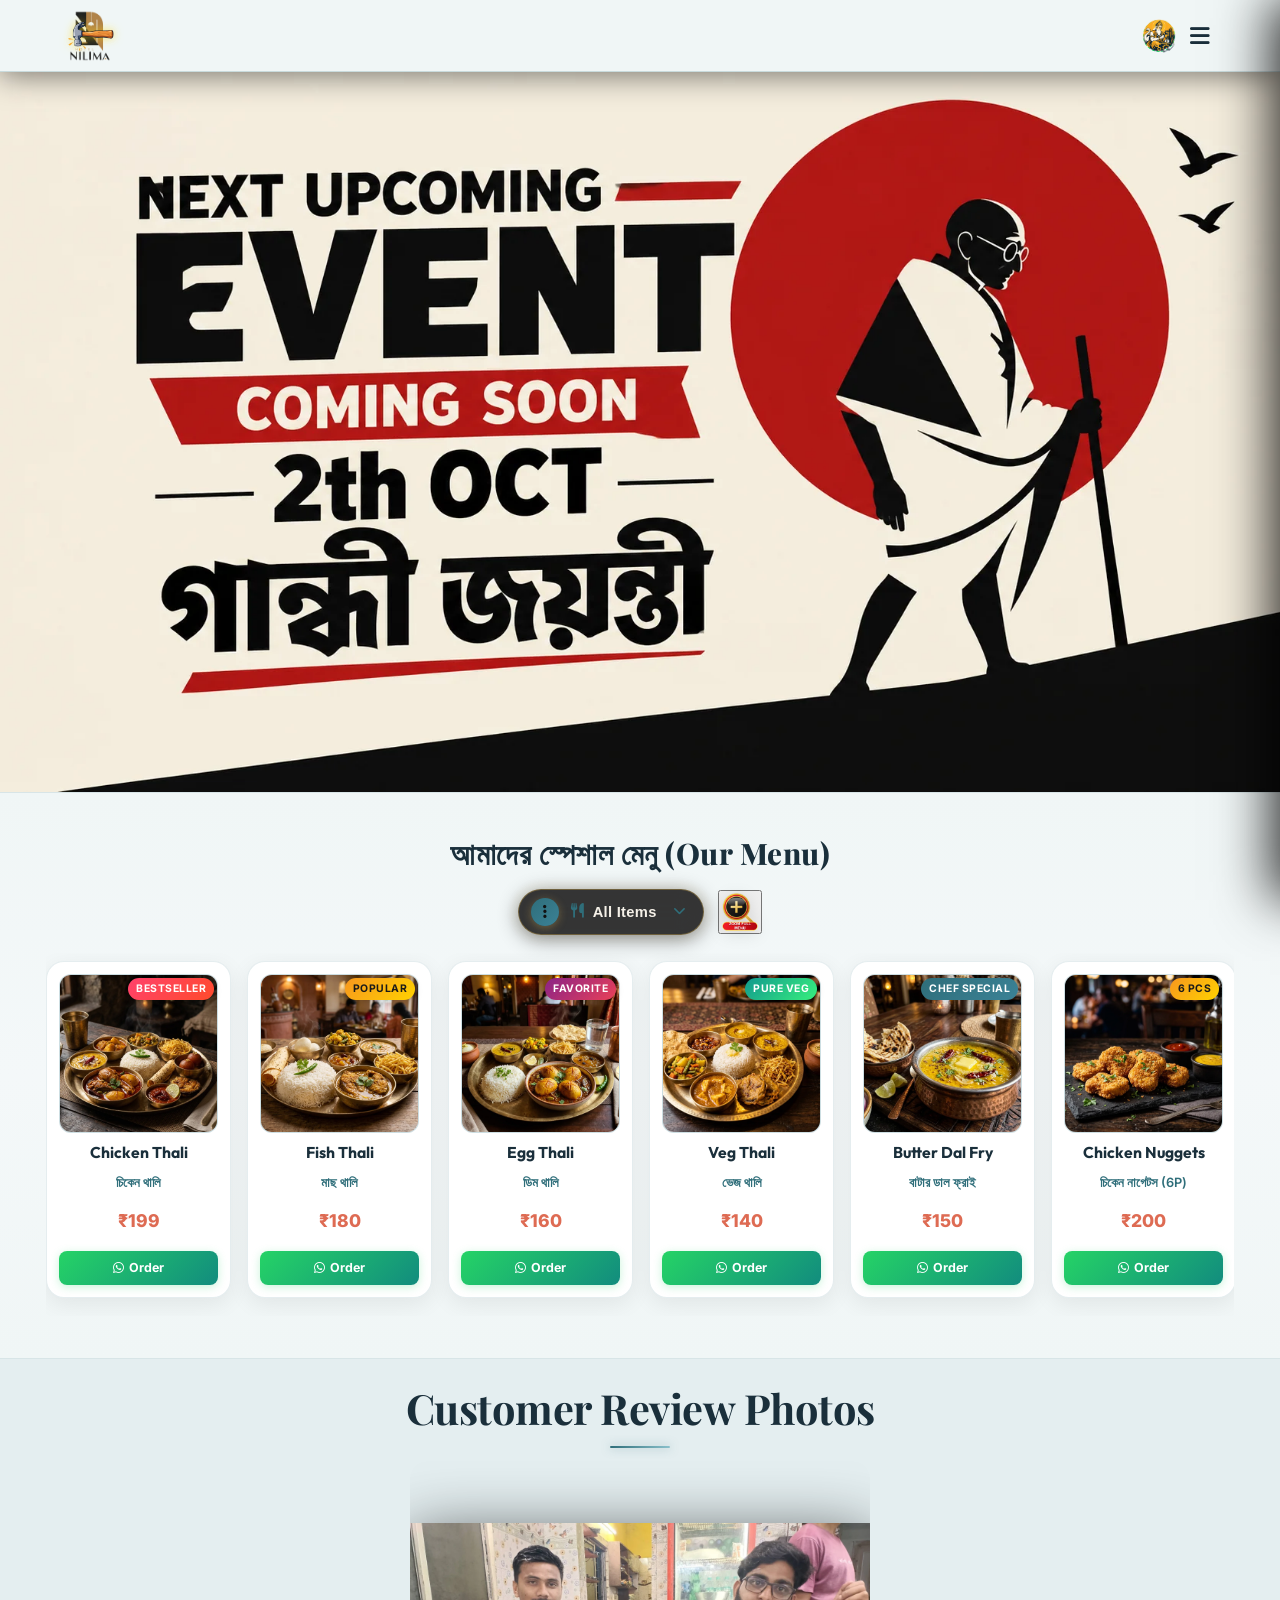
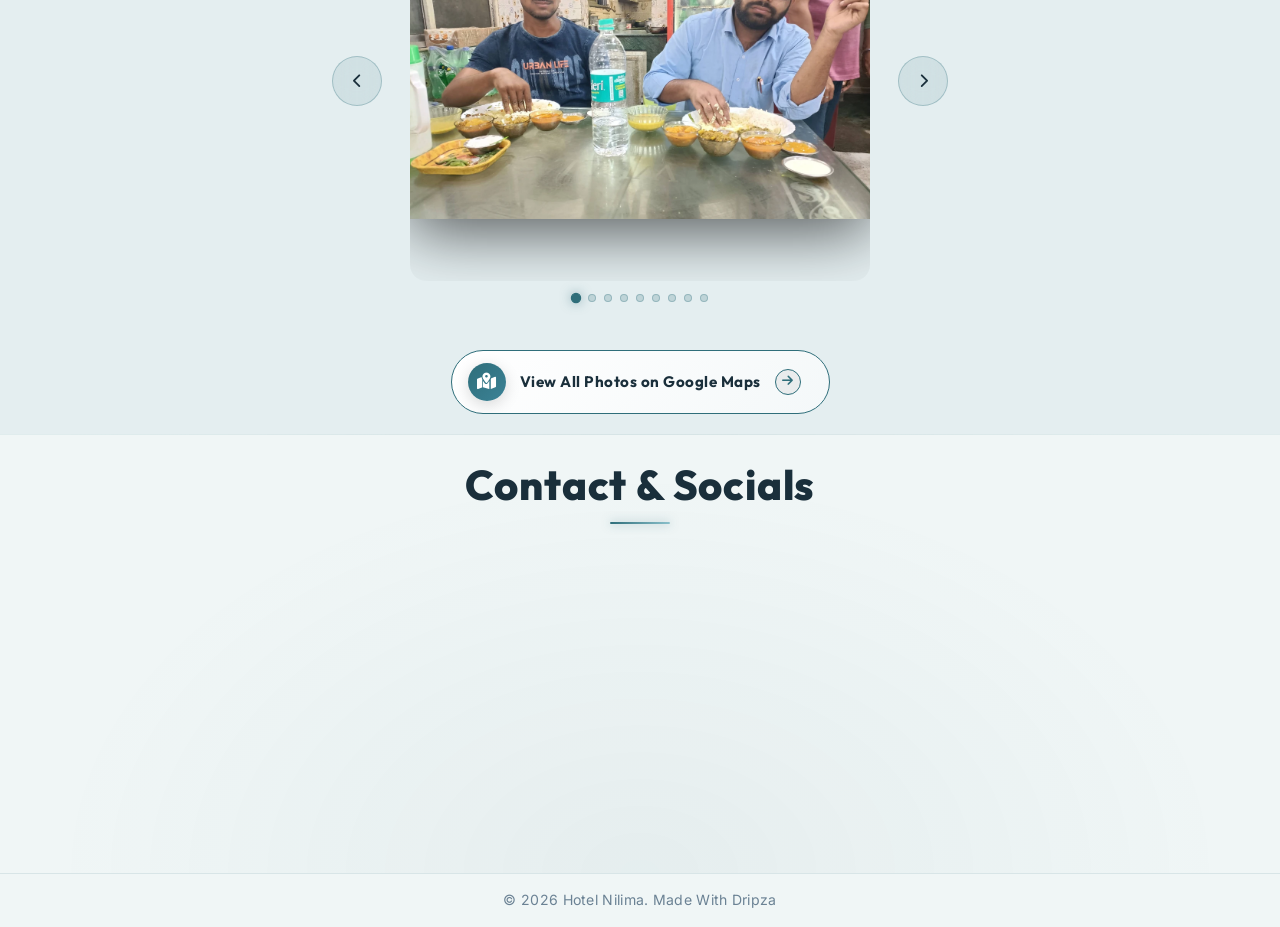
==== commit 0e72c2c0: "Update search input keypad dismiss on enter" ====
--- a/index.html
+++ b/index.html
@@ -706,7 +706,7 @@
 
                     <div class="search-box-wrapper">
                         <i class="fas fa-search"></i>
-                        <input type="text" id="modal-menu-search-input" placeholder="খাবারের নাম লিখে খুঁজুন (Search dishes...)" autocomplete="off">
+                        <input type="text" id="modal-menu-search-input" placeholder="খাবারের নাম লিখে খুঁজুন (Search dishes...)" autocomplete="off" enterkeyhint="search">
                         <button type="button" id="modal-menu-search-clear" class="search-clear-btn" aria-label="Clear search" title="à¦®à§à¦›à§‡ à¦«à§‡à¦²à§à¦¨ (Clear)">
                             <i class="fas fa-times"></i>
                         </button>
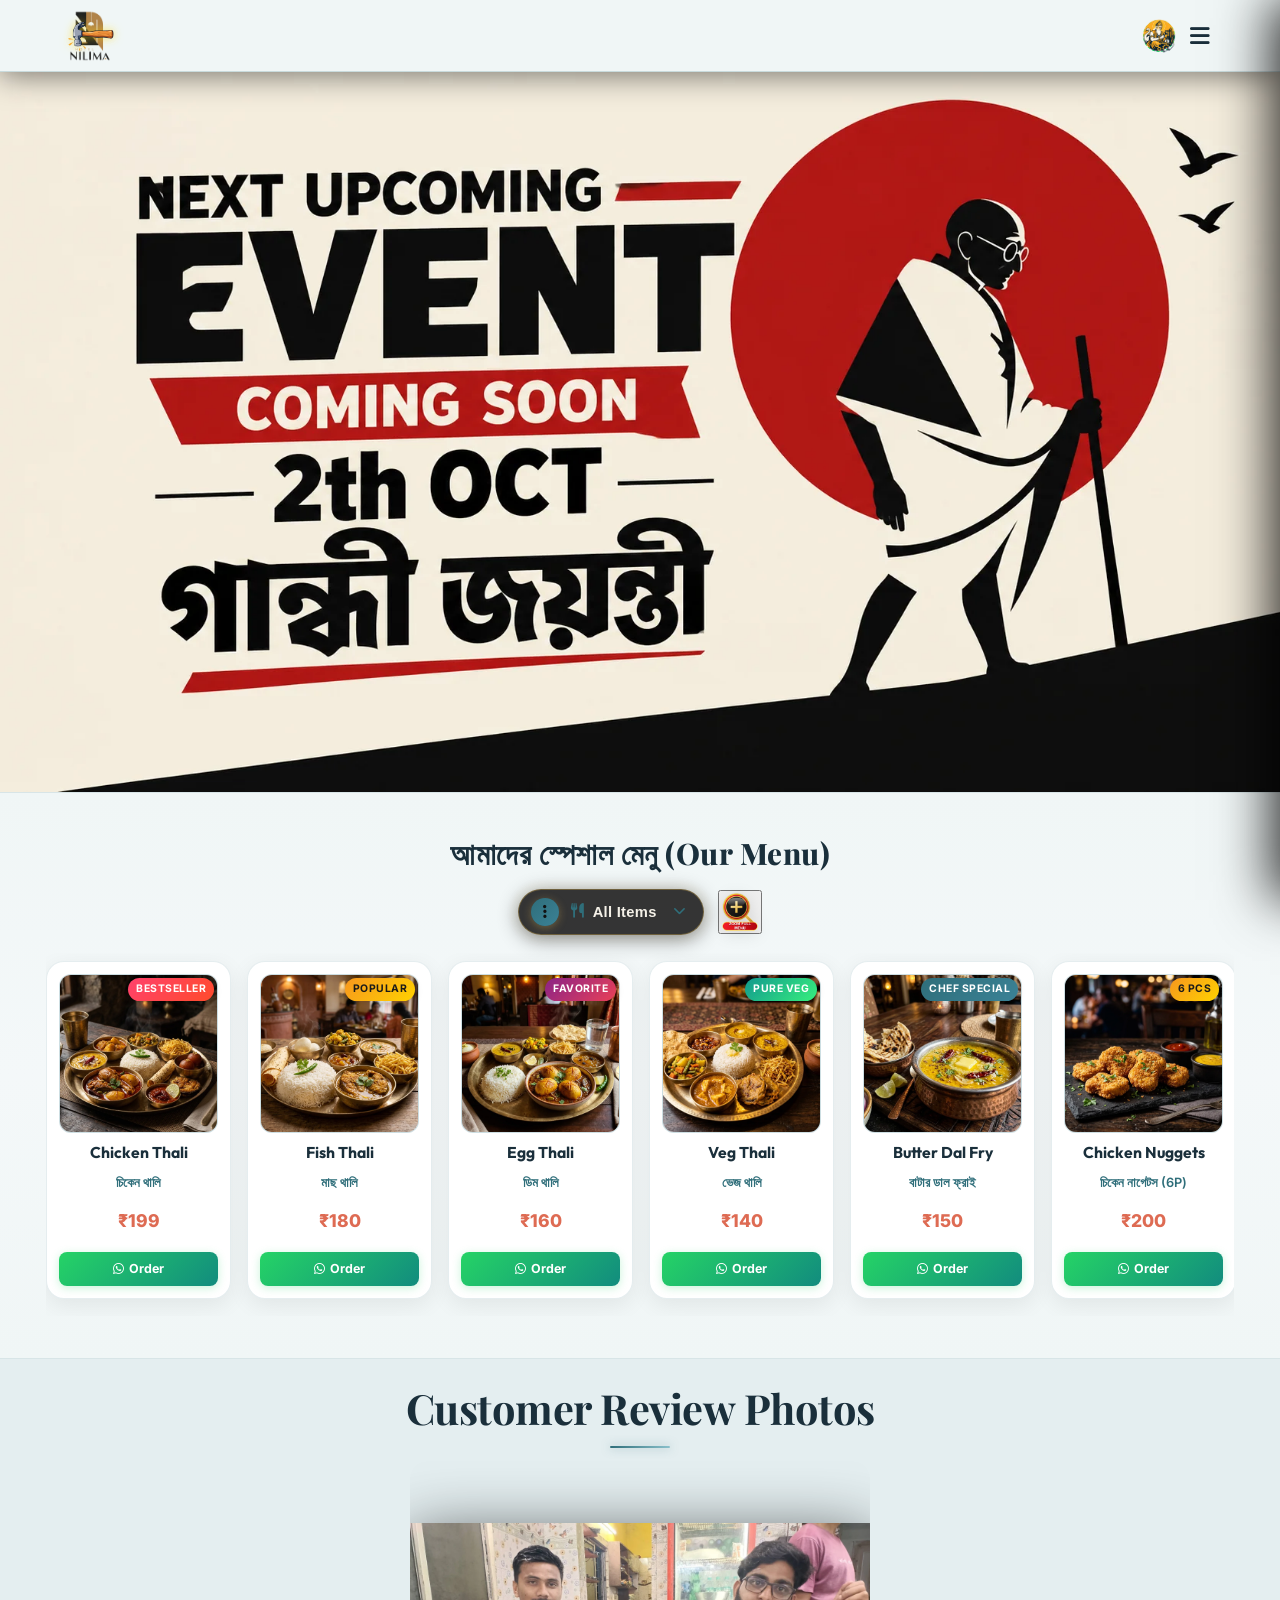
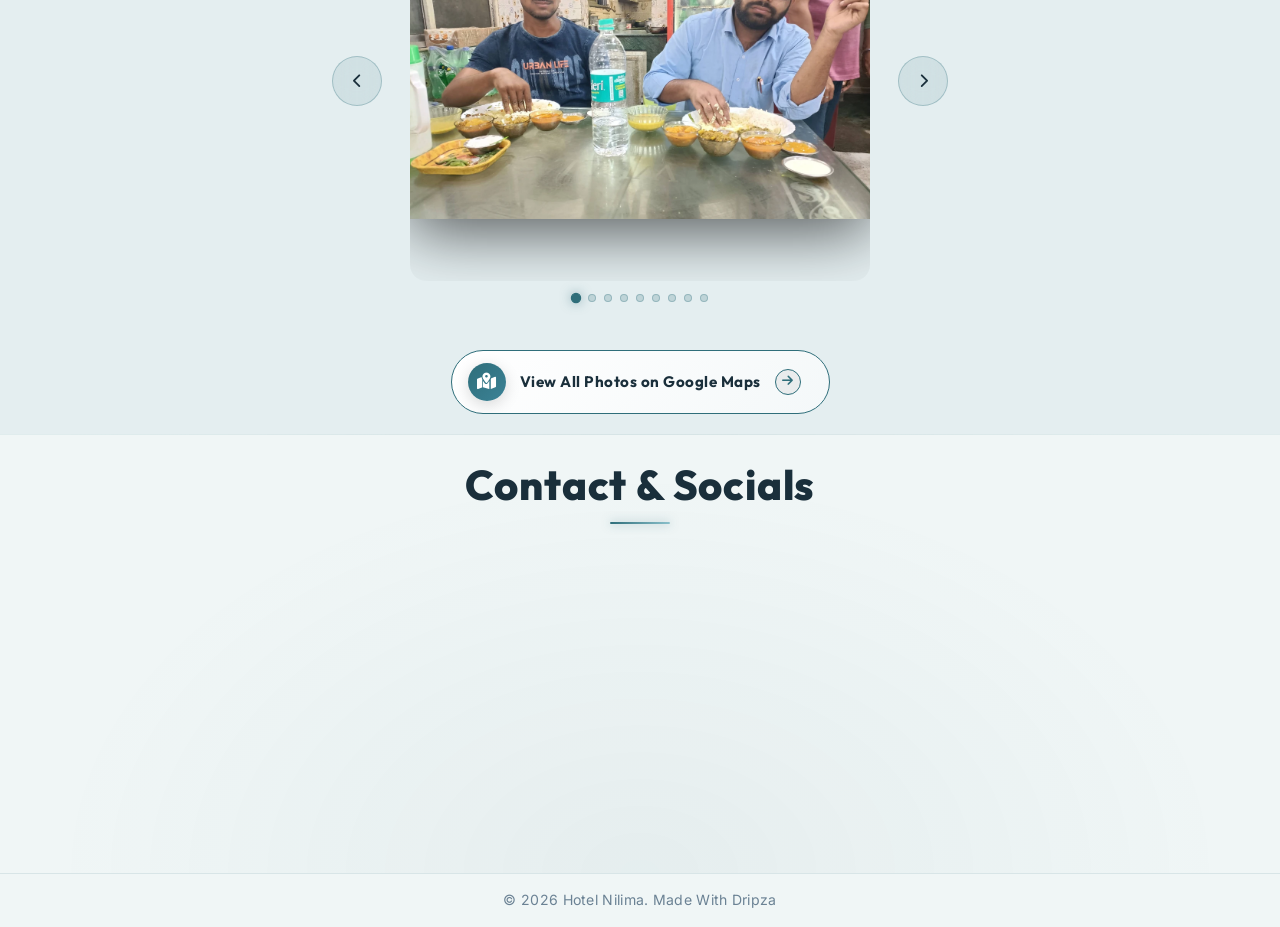
==== commit d34d0a47: "perf: smooth scroll - passive listeners, momentum drag, remove backdrop-filter, pause animation on s" ====
--- a/index.html
+++ b/index.html
@@ -1159,6 +1159,6 @@
         </div>
     </div>
 
-    <script src="script.js"></script>
+    <script src="script.js?v=1.4"></script>
 </body>
 </html>
--- a/styles.css
+++ b/styles.css
@@ -2706,8 +2706,6 @@
     font-size: 0.92rem;
     font-weight: 600;
     cursor: pointer;
-    backdrop-filter: blur(12px);
-    -webkit-backdrop-filter: blur(12px);
     box-shadow: 0 4px 20px rgba(0, 0, 0, 0.45), 0 0 15px rgba(201, 162, 75, 0.15);
     transition: all 0.3s cubic-bezier(0.25, 0.8, 0.25, 1);
     user-select: none;
@@ -2829,6 +2827,9 @@
     padding-right: 4px;
     scrollbar-width: thin;
     scrollbar-color: rgba(201, 162, 75, 0.6) rgba(255, 255, 255, 0.05);
+    will-change: scroll-position;
+    transform: translateZ(0);
+    -webkit-transform: translateZ(0);
 }
 
 .menu-filter-dropdown-list::-webkit-scrollbar {
@@ -2988,7 +2989,7 @@
     overflow-x: auto;
     overflow-y: hidden;
     scroll-behavior: smooth;
-    scroll-snap-type: x mandatory;
+    scroll-snap-type: x proximity;
     -webkit-overflow-scrolling: touch;
     padding: 8px 6px 18px;
     width: 100%;
@@ -3029,12 +3030,12 @@
     padding: 12px;
     text-align: center;
     box-shadow: 0 6px 22px rgba(0, 0, 0, 0.07) !important;
-    backdrop-filter: blur(12px);
-    -webkit-backdrop-filter: blur(12px);
     transition: transform 0.35s cubic-bezier(0.2, 0.8, 0.2, 1), border-color 0.35s ease, box-shadow 0.35s ease;
     animation: floatMenuItem 4.5s ease-in-out infinite alternate;
     user-select: none;
     position: relative;
+    will-change: transform;
+    contain: layout style;
 }
 
 .food-menu-card:nth-child(even) { animation-delay: 0.8s; }
@@ -3278,8 +3279,6 @@
     position: absolute;
     inset: 0;
     background: rgba(0, 0, 0, 0.72);
-    backdrop-filter: blur(12px);
-    -webkit-backdrop-filter: blur(12px);
 }
 
 .full-menu-modal-container {
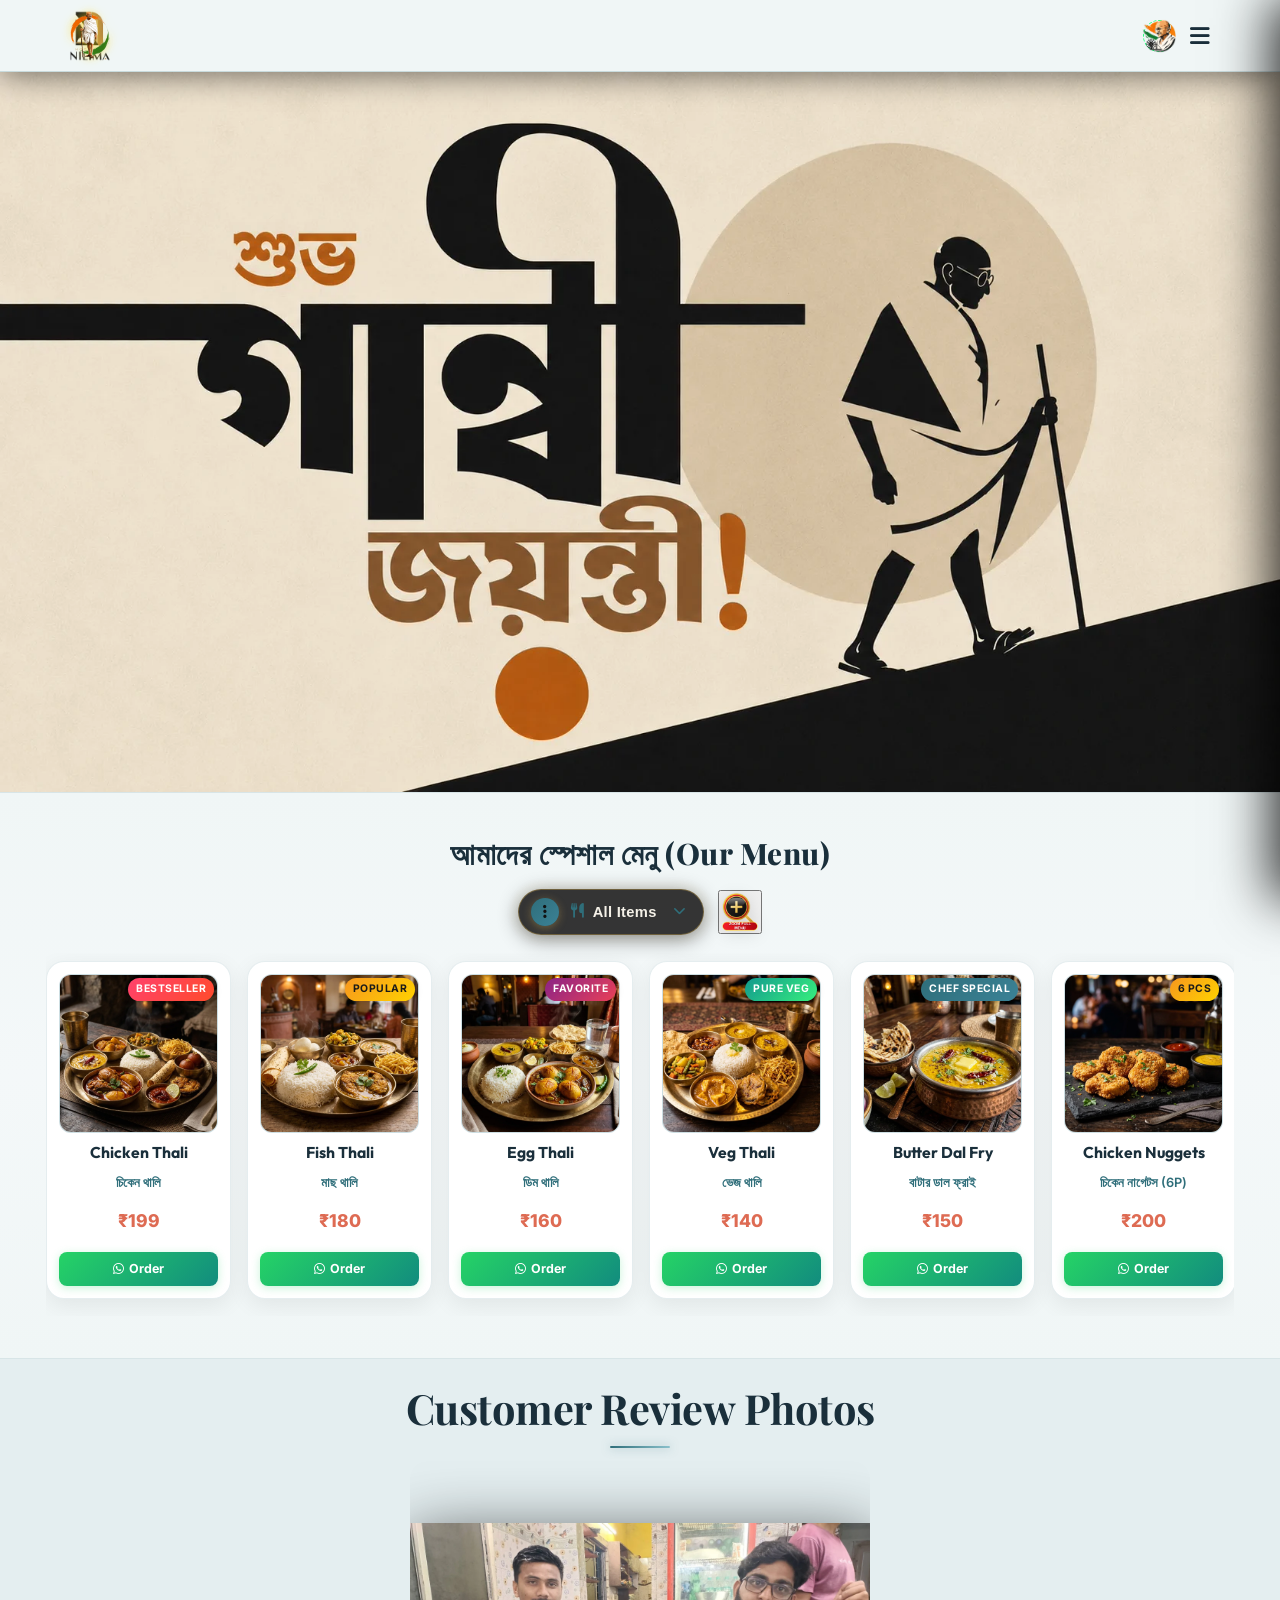
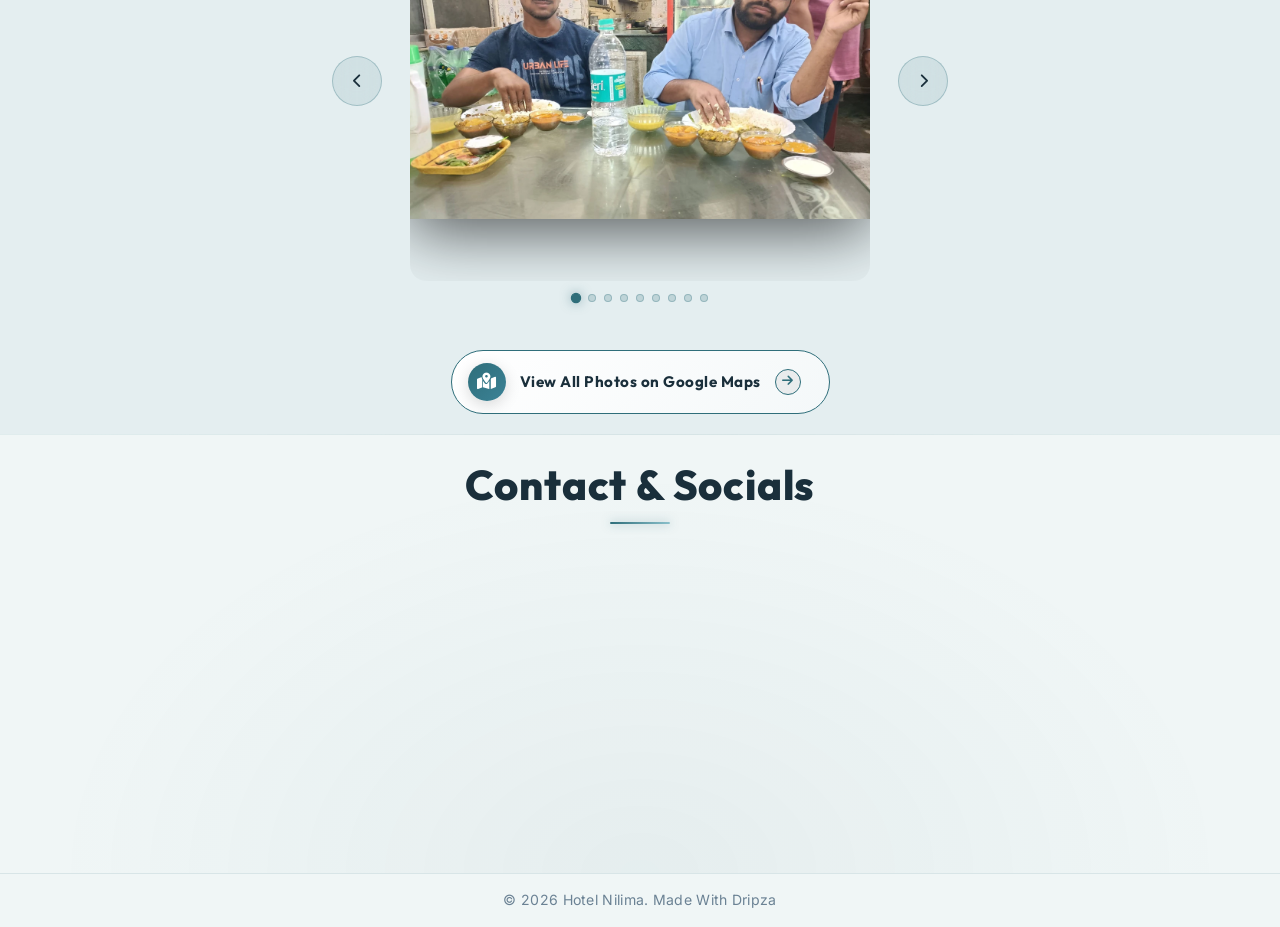
==== commit 3dbab48d: "update: add Gandhi Jayanti assets and update header" ====
--- a/index.html
+++ b/index.html
@@ -24,13 +24,13 @@
         <div class="logo-container">
             <img src="assets/hotel_nilima_logo.webp" alt="Hotel Nilima Logo" class="logo-brand-img">
             <div class="logo-text-wrapper">
-                <span class="animated-football-header" title="Ganesh Chaturthi Special">
-                    <img src="assets/ganesh_run_icon.webp" alt="Ganesh Run Icon" style="object-fit: contain; filter: drop-shadow(0 0 5px rgba(255, 215, 0, 0.6));">
+                <span class="animated-football-header" title="Gandhi Jayanti Special">
+                    <img src="assets/gandhi_jayanti_run_icon.webp" alt="Gandhi Jayanti Run Icon" style="object-fit: contain; filter: drop-shadow(0 0 5px rgba(255, 215, 0, 0.6));">
                 </span>
                 <span class="logo-text">Hotel Nilima</span>
             </div>
         </div>
-        <span class="rath-yatra-header-text">শুভ বিশ্বকর্মা পূজা!</span>
+        <span class="rath-yatra-header-text">শুভ গান্ধী জয়ন্তী!</span>
         <ul class="nav-links">
             <li><a href="#home">Home</a></li>
             <li><a href="#menu">Menu</a></li>
@@ -39,10 +39,10 @@
         </ul>
         <div class="navbar-actions">
             <!-- Rakhi Purnima Button for Poster -->
-            <button class="fifa-btn" id="open-promo-modal-direct-btn" title="Show Ganesh Chaturthi Special Poster">
+            <button class="fifa-btn" id="open-promo-modal-direct-btn" title="Show Gandhi Jayanti Special Poster">
                 <div class="fifa-container">
                     <div class="fifa-magic-ring"></div>
-                    <img src="assets/ganesh_icon.webp" alt="Ganesh Special" class="fifa-svg" style="object-fit: contain;">
+                    <img src="assets/gandhi_jayanti_icon.webp" alt="Gandhi Jayanti Special" class="fifa-svg" style="object-fit: contain;">
                 </div>
             </button>
             
@@ -55,7 +55,7 @@
     <!-- Hero Section -->
     <section id="home" class="hero">
                 <div class="hero-bg banner-box">
-            <img src="assets/aj_restaurant_banner_1.webp" alt="AJ Restaurant & Cafe Banner" class="active">
+            <img src="assets/gandhi_jayanti_banner_1.webp" alt="Gandhi Jayanti Banner" class="active">
             <img src="assets/hero_banner_1.webp" alt="Hotel Nilima Banner 1">
             <img src="assets/hero_banner_2.webp" alt="Hotel Nilima Banner 2">
             <div class="overlay"></div>
--- a/styles.css
+++ b/styles.css
@@ -2991,6 +2991,7 @@
     scroll-behavior: smooth;
     scroll-snap-type: x proximity;
     -webkit-overflow-scrolling: touch;
+    touch-action: pan-x pan-y;
     padding: 8px 6px 18px;
     width: 100%;
     cursor: grab;
@@ -4085,3 +4086,10 @@
         font-size: 0.7rem;
     }
 }
+
+/* Mobile touch vertical page scroll compatibility */
+.main-menu-scroll-wrapper,
+.main-menu-scroll-track,
+.main-menu-scroll-track .food-menu-card {
+    touch-action: pan-x pan-y !important;
+}
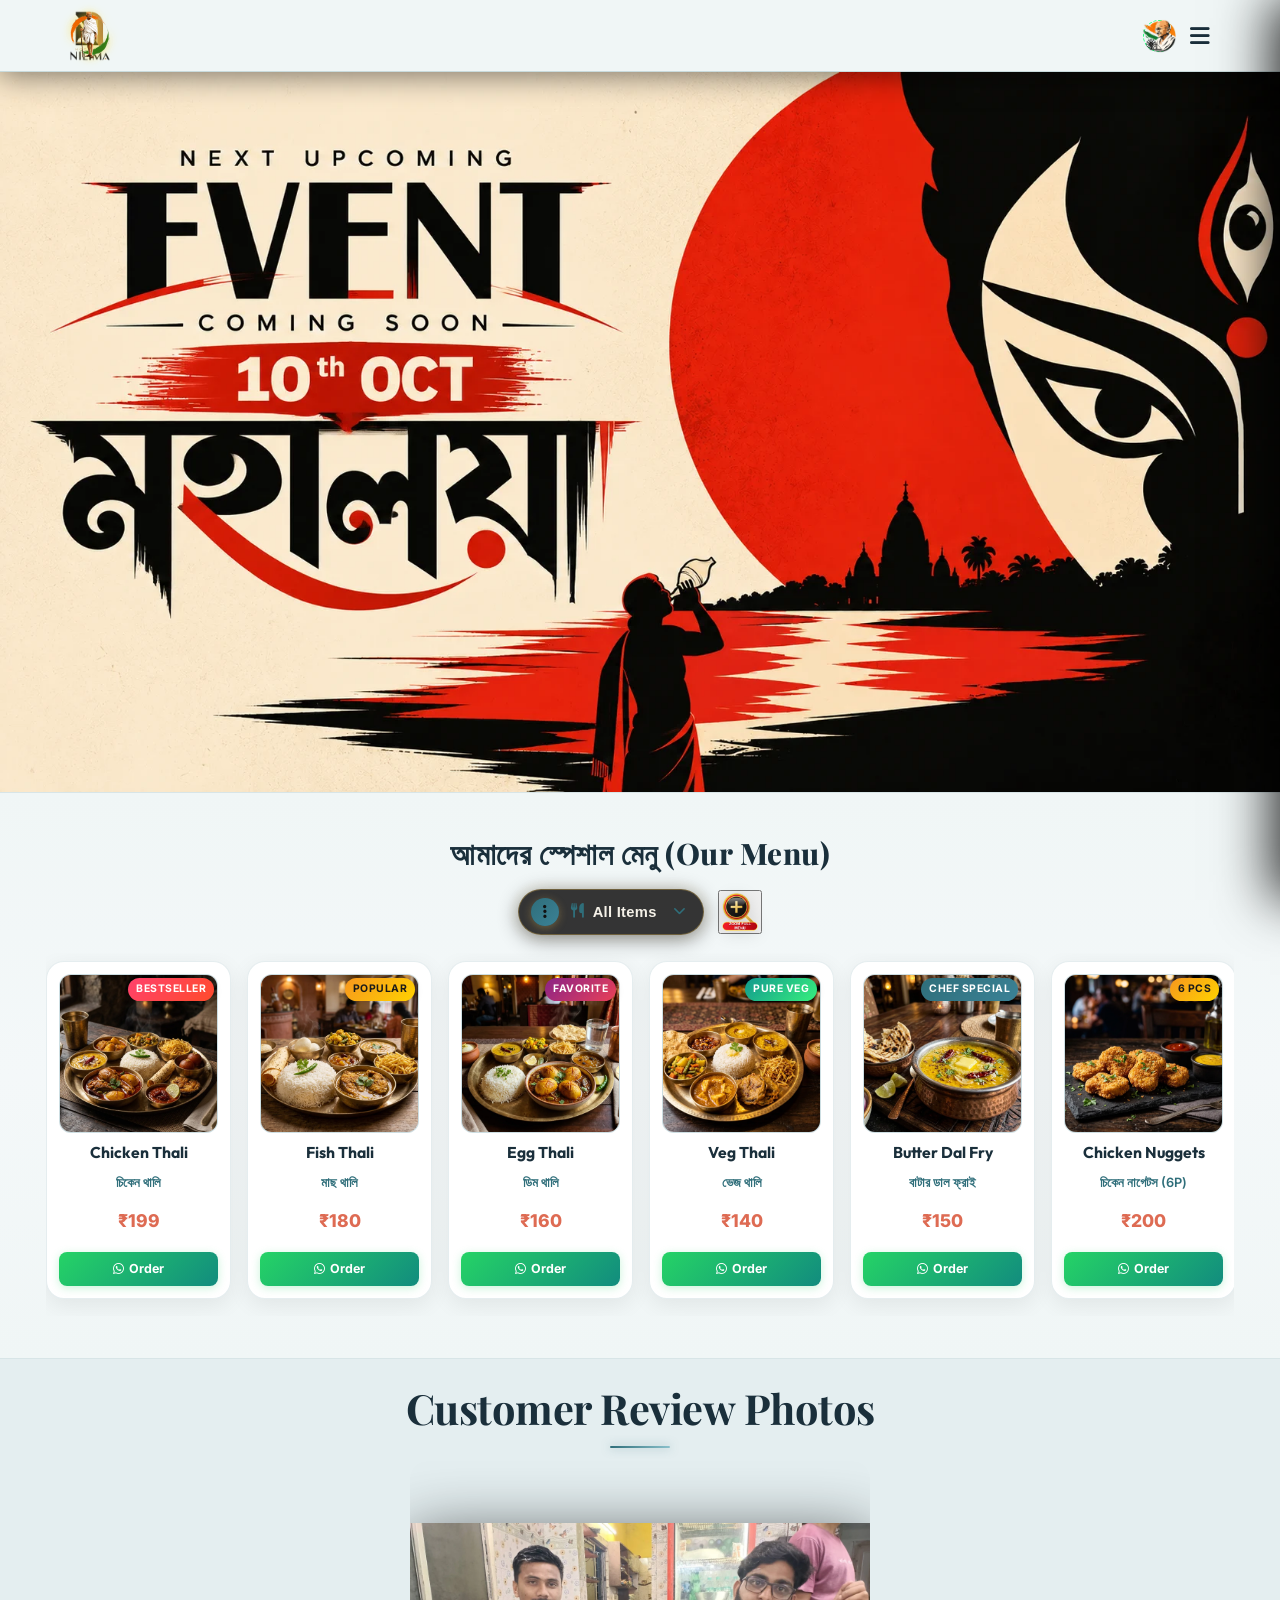
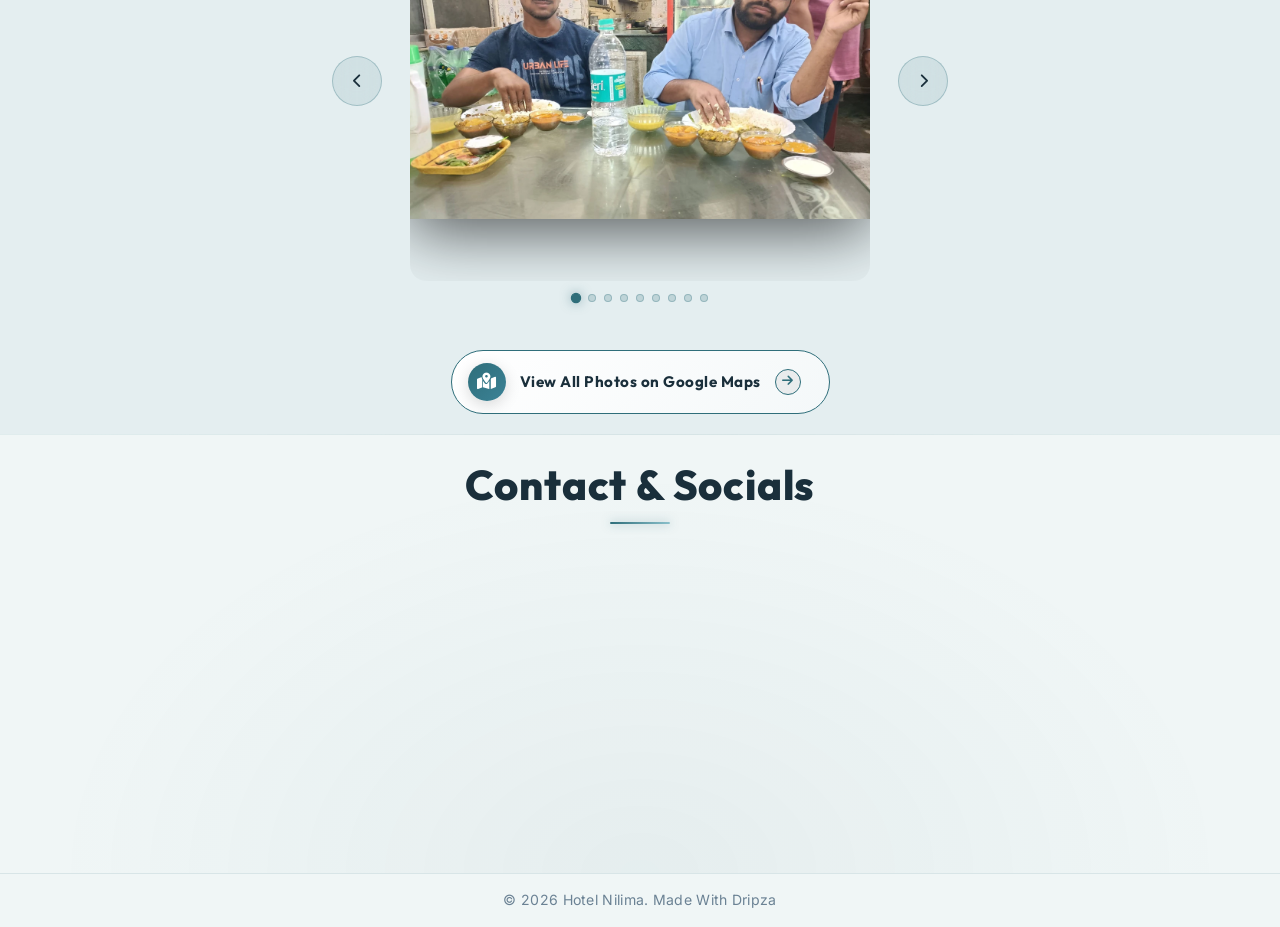
==== commit ce426714: "Update website content and assets" ====
--- a/index.html
+++ b/index.html
@@ -30,7 +30,7 @@
                 <span class="logo-text">Hotel Nilima</span>
             </div>
         </div>
-        <span class="rath-yatra-header-text">শুভ গান্ধী জয়ন্তী!</span>
+        <span class="rath-yatra-header-text">hello evryone</span>
         <ul class="nav-links">
             <li><a href="#home">Home</a></li>
             <li><a href="#menu">Menu</a></li>
@@ -55,7 +55,7 @@
     <!-- Hero Section -->
     <section id="home" class="hero">
                 <div class="hero-bg banner-box">
-            <img src="assets/gandhi_jayanti_banner_1.webp" alt="Gandhi Jayanti Banner" class="active">
+            <img src="assets/mahalaya_festival_banner_1.webp" alt="Mahalaya Festival Banner" class="active">
             <img src="assets/hero_banner_1.webp" alt="Hotel Nilima Banner 1">
             <img src="assets/hero_banner_2.webp" alt="Hotel Nilima Banner 2">
             <div class="overlay"></div>
--- a/styles.css
+++ b/styles.css
@@ -1121,6 +1121,7 @@
     font-weight: 800;
     letter-spacing: 0.5px;
     color: #8B1A1A;
+    text-shadow: 0 1px 2px rgba(0, 0, 0, 0.15);
     white-space: nowrap;
     opacity: 0;
     pointer-events: none;
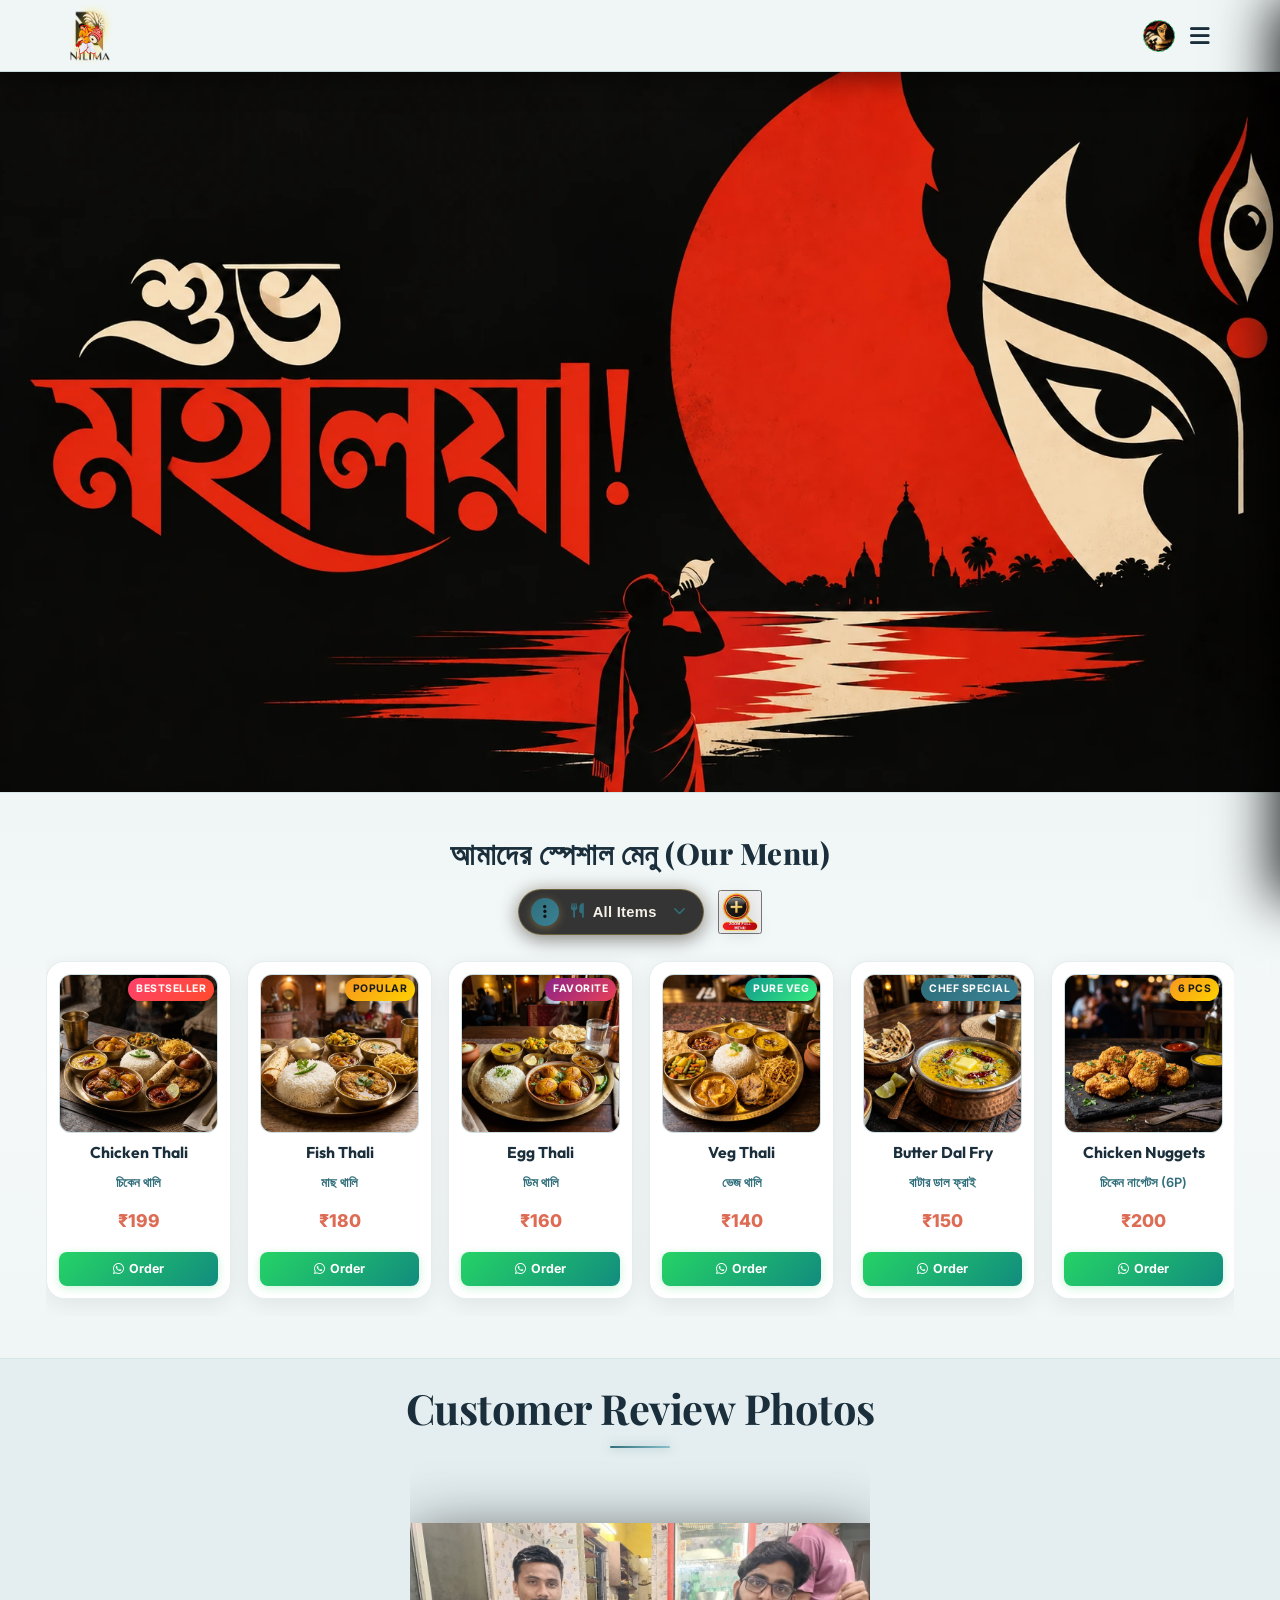
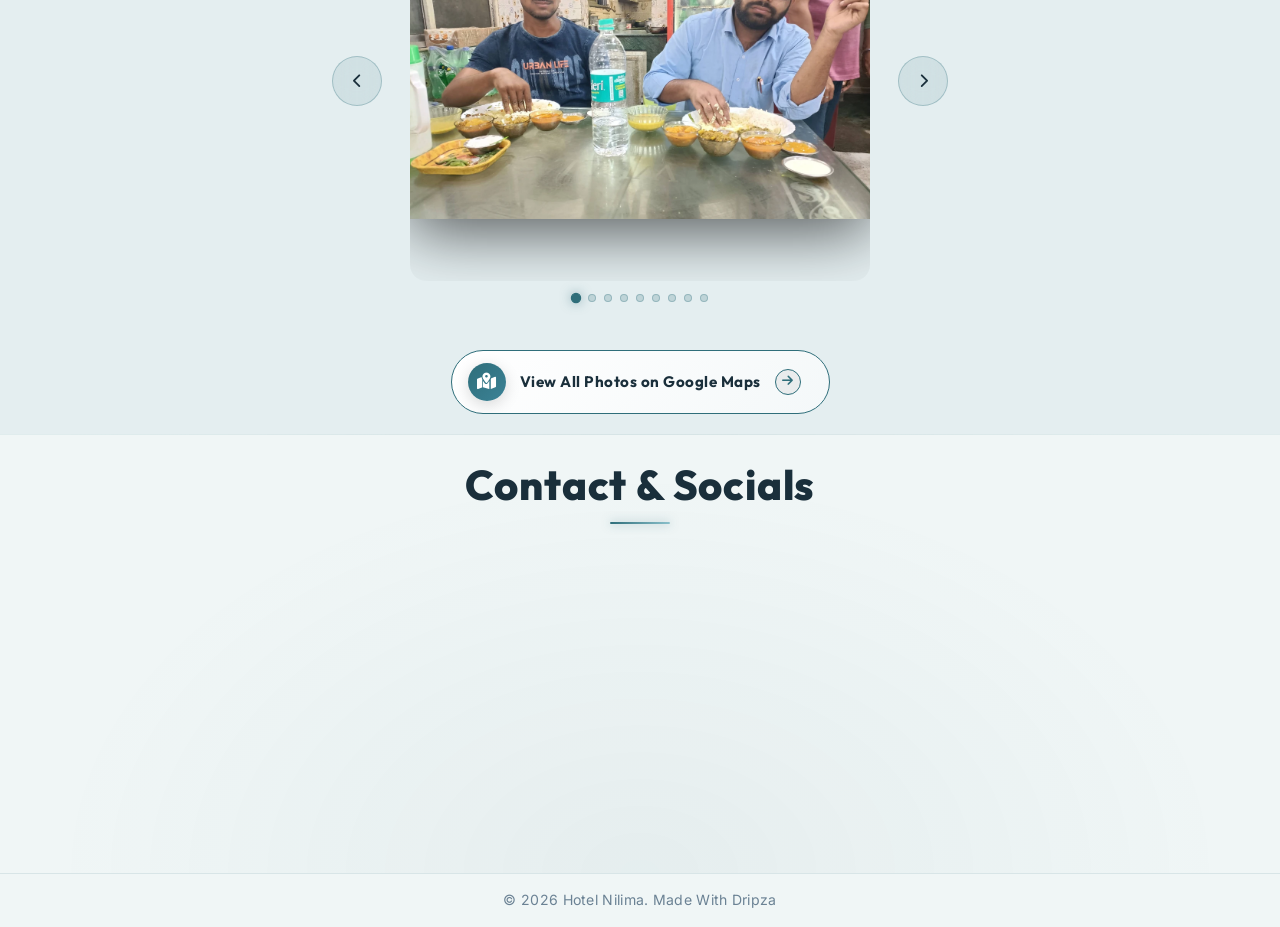
==== commit 1c9203ea: "Update: Mahalaya festival banner and web icons" ====
--- a/index.html
+++ b/index.html
@@ -1,4 +1,4 @@
-﻿<!DOCTYPE html>
+<!DOCTYPE html>
 <html lang="bn">
 <head>
     <meta charset="UTF-8">
@@ -24,13 +24,13 @@
         <div class="logo-container">
             <img src="assets/hotel_nilima_logo.webp" alt="Hotel Nilima Logo" class="logo-brand-img">
             <div class="logo-text-wrapper">
-                <span class="animated-football-header" title="Gandhi Jayanti Special">
-                    <img src="assets/gandhi_jayanti_run_icon.webp" alt="Gandhi Jayanti Run Icon" style="object-fit: contain; filter: drop-shadow(0 0 5px rgba(255, 215, 0, 0.6));">
+                <span class="animated-football-header" title="Mahalaya Special">
+                    <img src="assets/mahalaya_web_run_icon.webp" alt="Mahalaya Run Icon" style="object-fit: contain; filter: drop-shadow(0 0 5px rgba(255, 215, 0, 0.6));">
                 </span>
                 <span class="logo-text">Hotel Nilima</span>
             </div>
         </div>
-        <span class="rath-yatra-header-text">hello evryone</span>
+        <span class="rath-yatra-header-text">শুভ মহালয়া!</span>
         <ul class="nav-links">
             <li><a href="#home">Home</a></li>
             <li><a href="#menu">Menu</a></li>
@@ -39,10 +39,10 @@
         </ul>
         <div class="navbar-actions">
             <!-- Rakhi Purnima Button for Poster -->
-            <button class="fifa-btn" id="open-promo-modal-direct-btn" title="Show Gandhi Jayanti Special Poster">
+            <button class="fifa-btn" id="open-promo-modal-direct-btn" title="Show Mahalaya Special Poster">
                 <div class="fifa-container">
                     <div class="fifa-magic-ring"></div>
-                    <img src="assets/gandhi_jayanti_icon.webp" alt="Gandhi Jayanti Special" class="fifa-svg" style="object-fit: contain;">
+                    <img src="assets/mahalaya_web_icon.webp" alt="Mahalaya Special" class="fifa-svg" style="object-fit: contain;">
                 </div>
             </button>
             
@@ -55,7 +55,7 @@
     <!-- Hero Section -->
     <section id="home" class="hero">
                 <div class="hero-bg banner-box">
-            <img src="assets/mahalaya_festival_banner_1.webp" alt="Mahalaya Festival Banner" class="active">
+            <img src="assets/festival_special_banner_1.webp" alt="Mahalaya Festival Banner" class="active">
             <img src="assets/hero_banner_1.webp" alt="Hotel Nilima Banner 1">
             <img src="assets/hero_banner_2.webp" alt="Hotel Nilima Banner 2">
             <div class="overlay"></div>
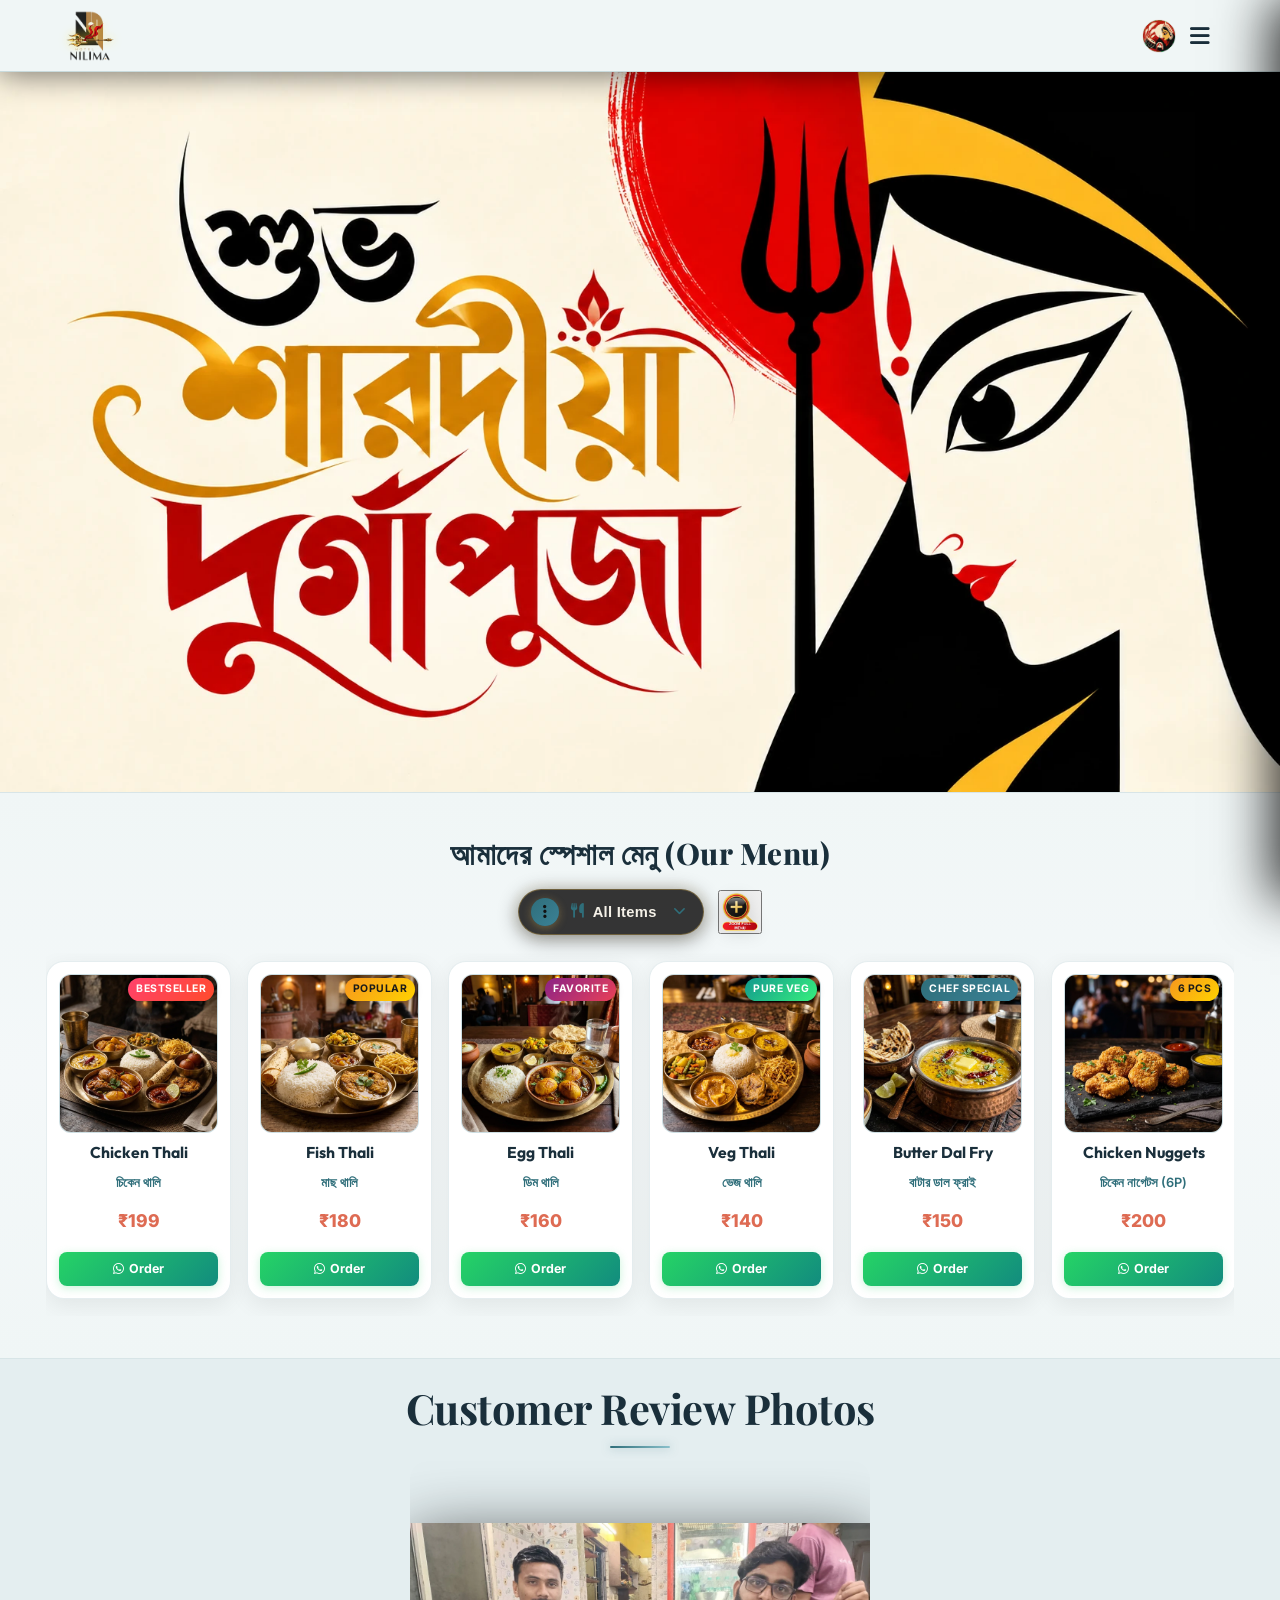
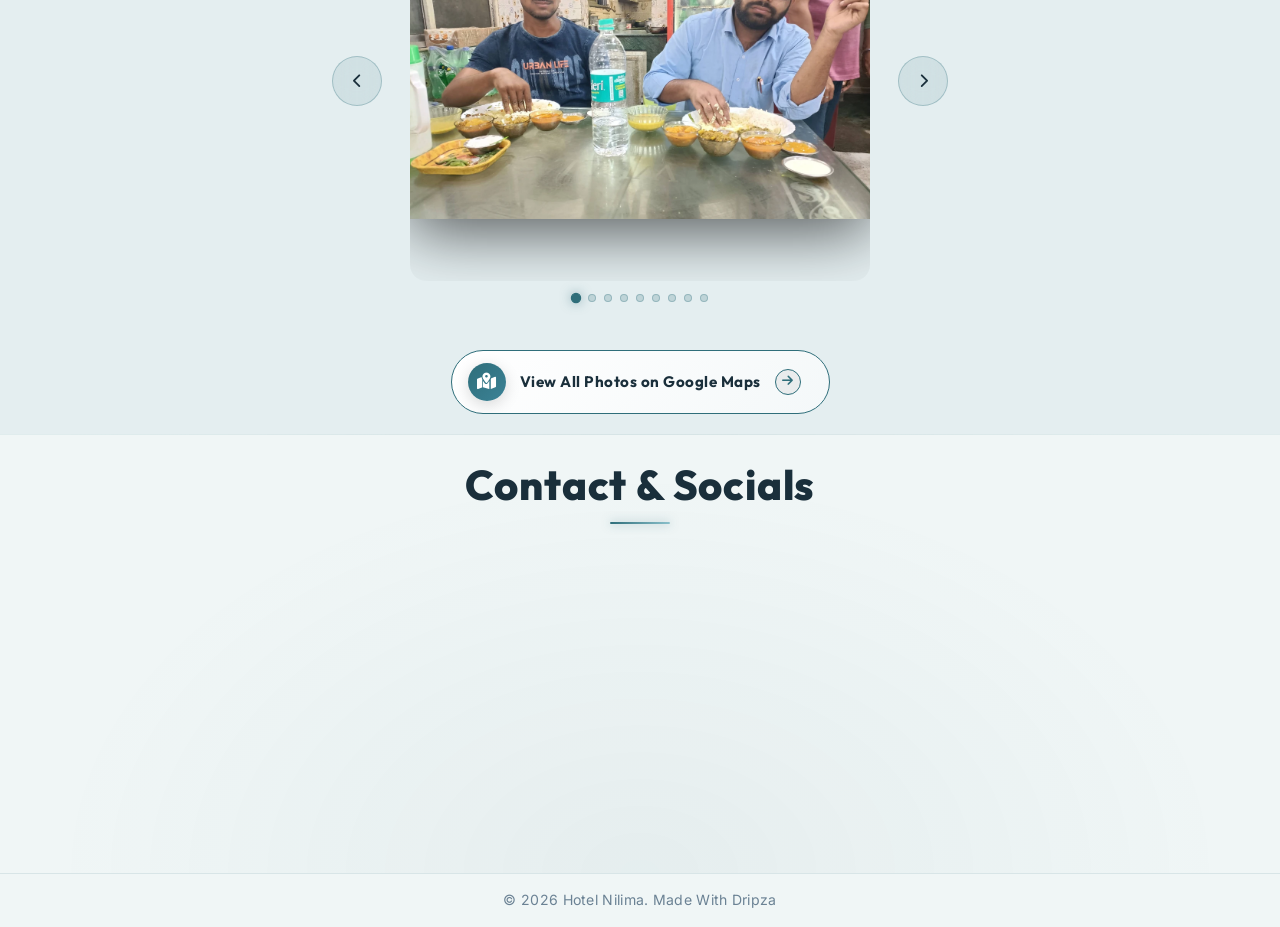
==== commit 5c464f76: "update" ====
--- a/index.html
+++ b/index.html
@@ -1,4 +1,4 @@
-<!DOCTYPE html>
+﻿<!DOCTYPE html>
 <html lang="bn">
 <head>
     <meta charset="UTF-8">
@@ -25,12 +25,12 @@
             <img src="assets/hotel_nilima_logo.webp" alt="Hotel Nilima Logo" class="logo-brand-img">
             <div class="logo-text-wrapper">
                 <span class="animated-football-header" title="Mahalaya Special">
-                    <img src="assets/mahalaya_web_run_icon.webp" alt="Mahalaya Run Icon" style="object-fit: contain; filter: drop-shadow(0 0 5px rgba(255, 215, 0, 0.6));">
+                    <img src="assets/durga_puja_web_run_icon.webp" alt="Mahalaya Run Icon" style="object-fit: contain; filter: drop-shadow(0 0 5px rgba(255, 215, 0, 0.6));">
                 </span>
                 <span class="logo-text">Hotel Nilima</span>
             </div>
         </div>
-        <span class="rath-yatra-header-text">শুভ মহালয়া!</span>
+        <span class="rath-yatra-header-text">শুভ শারদীয়া দুর্গাপূজা</span>
         <ul class="nav-links">
             <li><a href="#home">Home</a></li>
             <li><a href="#menu">Menu</a></li>
@@ -42,7 +42,7 @@
             <button class="fifa-btn" id="open-promo-modal-direct-btn" title="Show Mahalaya Special Poster">
                 <div class="fifa-container">
                     <div class="fifa-magic-ring"></div>
-                    <img src="assets/mahalaya_web_icon.webp" alt="Mahalaya Special" class="fifa-svg" style="object-fit: contain;">
+                    <img src="assets/durga_puja_web_icon.webp" alt="Mahalaya Special" class="fifa-svg" style="object-fit: contain;">
                 </div>
             </button>
             
@@ -55,7 +55,7 @@
     <!-- Hero Section -->
     <section id="home" class="hero">
                 <div class="hero-bg banner-box">
-            <img src="assets/festival_special_banner_1.webp" alt="Mahalaya Festival Banner" class="active">
+            <img src="assets/modern_durga_puja_greeting_banner.webp" alt="Durga Puja Festival Banner" class="active">
             <img src="assets/hero_banner_1.webp" alt="Hotel Nilima Banner 1">
             <img src="assets/hero_banner_2.webp" alt="Hotel Nilima Banner 2">
             <div class="overlay"></div>
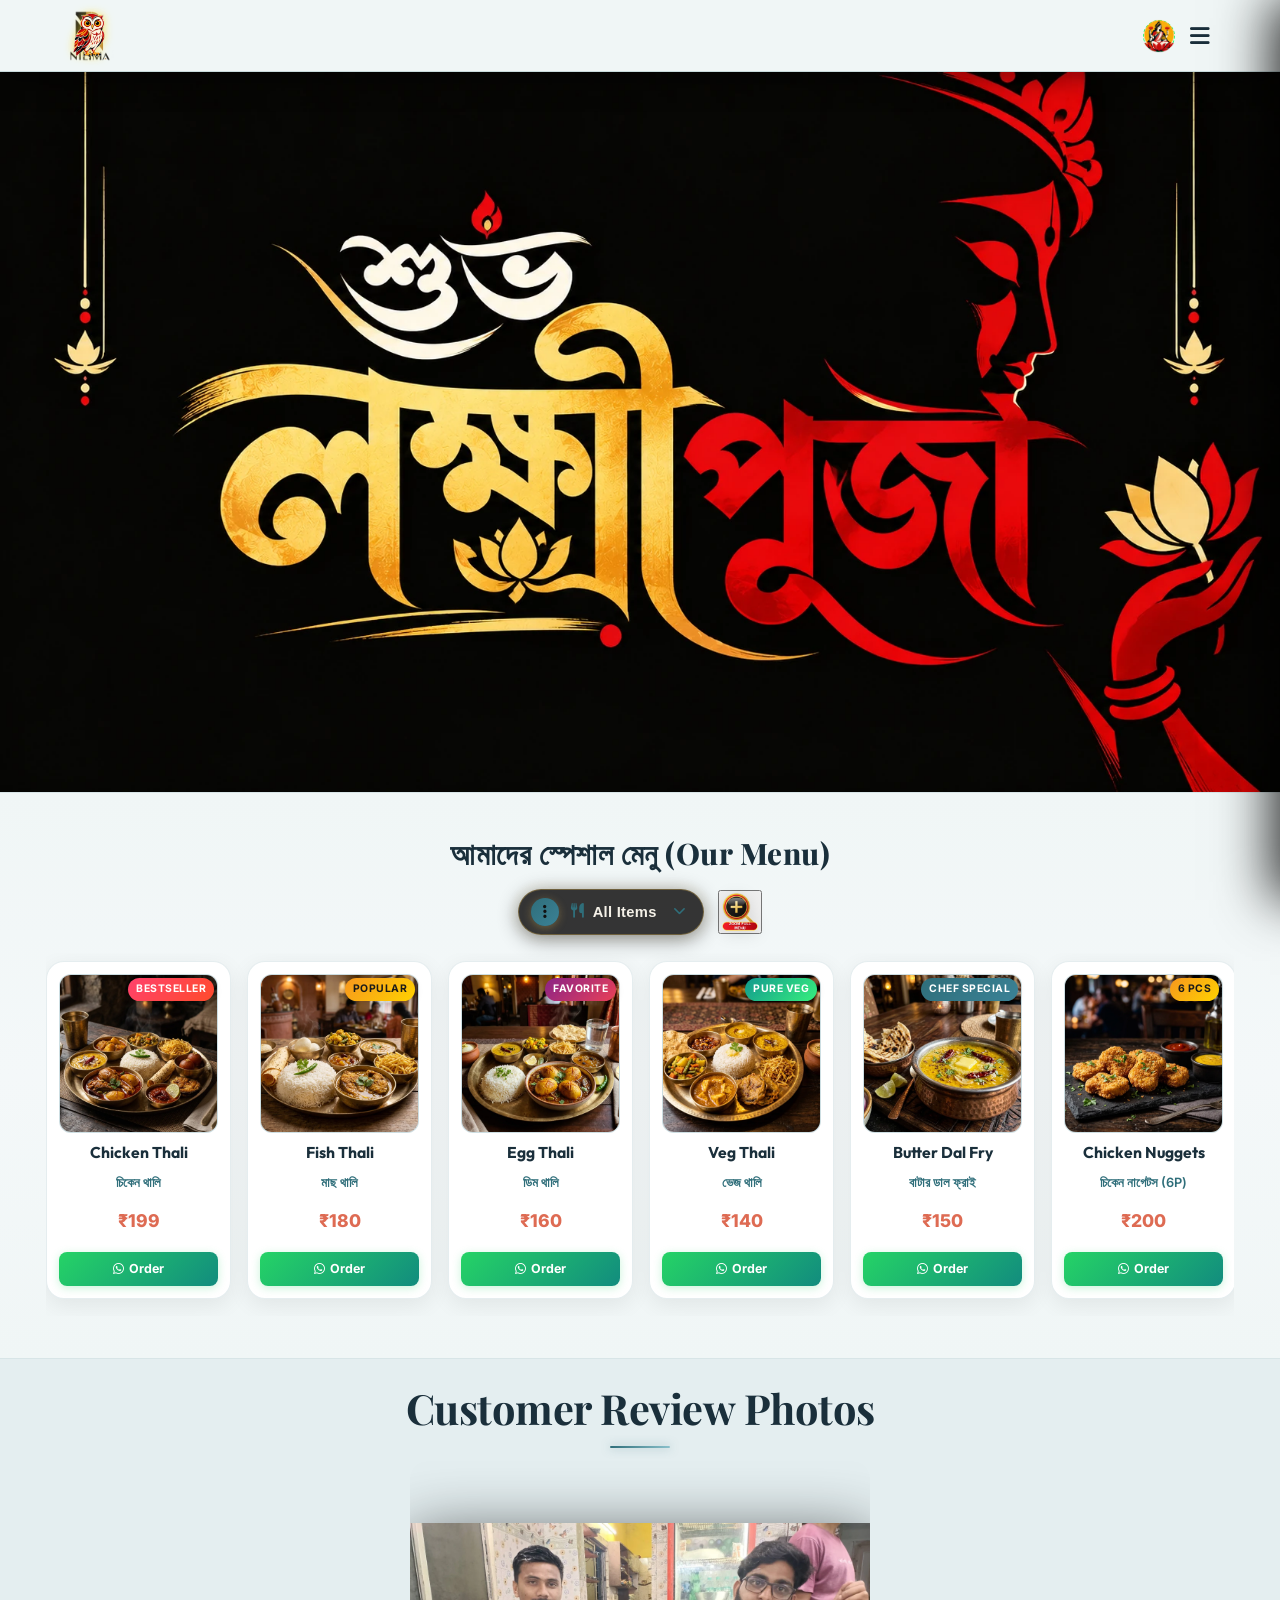
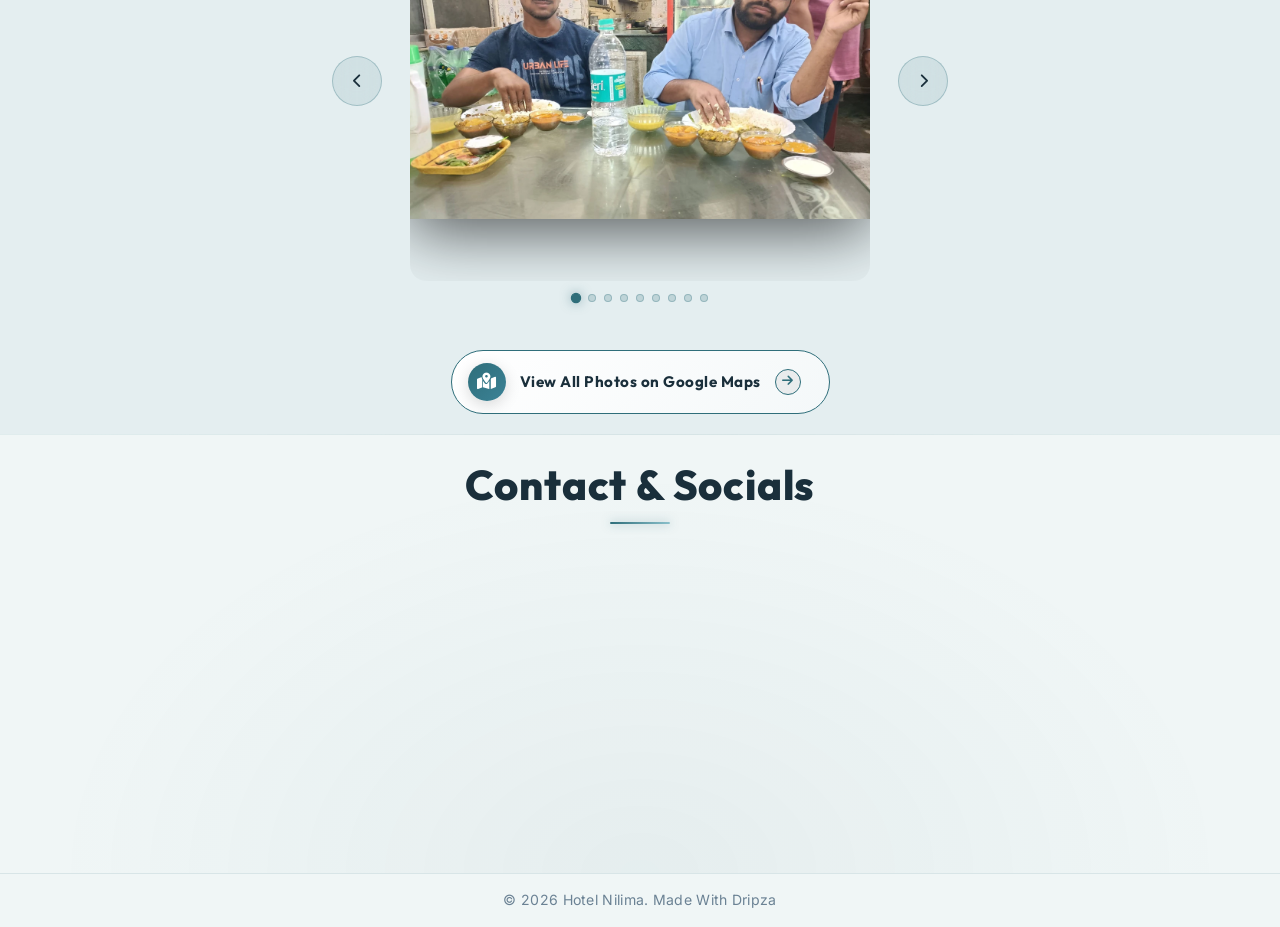
==== commit 9861b6d2: "update" ====
--- a/index.html
+++ b/index.html
@@ -25,12 +25,12 @@
             <img src="assets/hotel_nilima_logo.webp" alt="Hotel Nilima Logo" class="logo-brand-img">
             <div class="logo-text-wrapper">
                 <span class="animated-football-header" title="Mahalaya Special">
-                    <img src="assets/durga_puja_web_run_icon.webp" alt="Mahalaya Run Icon" style="object-fit: contain; filter: drop-shadow(0 0 5px rgba(255, 215, 0, 0.6));">
+                    <img src="assets/lakshmi_puja_web_run_icon.webp" alt="Mahalaya Run Icon" style="object-fit: contain; filter: drop-shadow(0 0 5px rgba(255, 215, 0, 0.6));">
                 </span>
                 <span class="logo-text">Hotel Nilima</span>
             </div>
         </div>
-        <span class="rath-yatra-header-text">শুভ শারদীয়া দুর্গাপূজা</span>
+        <span class="rath-yatra-header-text">শুভ লক্ষ্মীপূজা</span>
         <ul class="nav-links">
             <li><a href="#home">Home</a></li>
             <li><a href="#menu">Menu</a></li>
@@ -42,7 +42,7 @@
             <button class="fifa-btn" id="open-promo-modal-direct-btn" title="Show Mahalaya Special Poster">
                 <div class="fifa-container">
                     <div class="fifa-magic-ring"></div>
-                    <img src="assets/durga_puja_web_icon.webp" alt="Mahalaya Special" class="fifa-svg" style="object-fit: contain;">
+                    <img src="assets/lakshmi_puja_web_icon.webp" alt="Mahalaya Special" class="fifa-svg" style="object-fit: contain;">
                 </div>
             </button>
             
@@ -55,7 +55,7 @@
     <!-- Hero Section -->
     <section id="home" class="hero">
                 <div class="hero-bg banner-box">
-            <img src="assets/modern_durga_puja_greeting_banner.webp" alt="Durga Puja Festival Banner" class="active">
+            <img src="assets/lakshmi_puja_greeting_banner.webp" alt="Durga Puja Festival Banner" class="active">
             <img src="assets/hero_banner_1.webp" alt="Hotel Nilima Banner 1">
             <img src="assets/hero_banner_2.webp" alt="Hotel Nilima Banner 2">
             <div class="overlay"></div>
